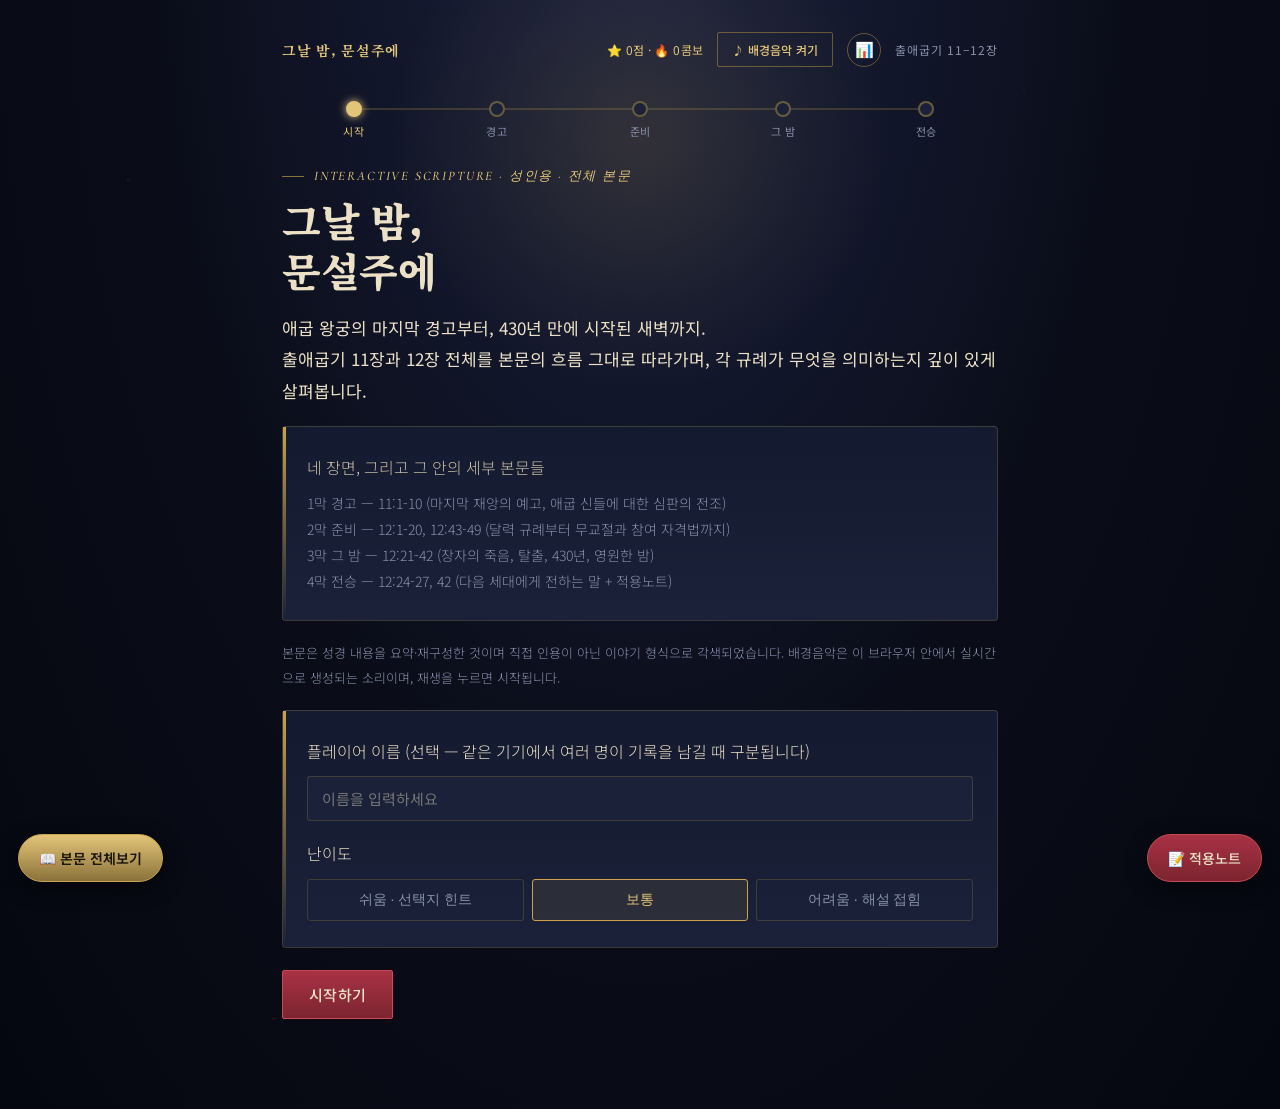
==== exodus-11-12.html @ d0176429 "Rename index.html to exodus-11-12.html" ====
<!DOCTYPE html>
<html lang="ko">
<head>
<meta charset="UTF-8">
<meta name="viewport" content="width=device-width, initial-scale=1.0">
<title>그날 밤, 문설주에 — 출애굽기 11-12장</title>
<link rel="preconnect" href="https://fonts.googleapis.com">
<link href="https://fonts.googleapis.com/css2?family=Noto+Serif+KR:wght@400;600;700;900&family=Noto+Sans+KR:wght@300;400;500;700&family=Cormorant+Garamond:ital,wght@0,500;1,500&display=swap" rel="stylesheet">
<style>
  :root{
    --night:#0a0d18; --night2:#0f1324;
    --panel:#141a30; --panel2:#1a2138;
    --blood:#7c2430; --blood-bright:#a83244; --blood-glow:#c94a54;
    --gold:#c9a24b; --gold-soft:#e3c579; --gold-dim:#8a723a;
    --parchment:#ece1c6; --parchment-dim:#c9bfa3; --muted:#8891ab;
    --line: rgba(201,162,75,0.22); --line-strong: rgba(201,162,75,0.45);
  }
  *{box-sizing:border-box;}
  html,body{margin:0;padding:0;}
  body{
    background:radial-gradient(ellipse at 50% -10%, #1a2140 0%, var(--night) 55%, #050710 100%);
    color:var(--parchment); font-family:'Noto Sans KR', sans-serif;
    min-height:100vh; overflow-x:hidden; position:relative;
  }
  body::before{
    content:''; position:fixed; inset:0;
    background-image:
      radial-gradient(1px 1px at 10% 20%, rgba(255,255,255,0.35), transparent),
      radial-gradient(1px 1px at 80% 10%, rgba(255,255,255,0.25), transparent),
      radial-gradient(1px 1px at 60% 70%, rgba(255,255,255,0.2), transparent),
      radial-gradient(1px 1px at 30% 85%, rgba(255,255,255,0.3), transparent),
      radial-gradient(1px 1px at 90% 60%, rgba(255,255,255,0.2), transparent),
      radial-gradient(1px 1px at 45% 35%, rgba(255,255,255,0.25), transparent);
    pointer-events:none; opacity:0.5; z-index:0;
  }
  #lamp-glow{
    position:fixed; top:-120px; left:50%; transform:translateX(-50%);
    width:520px; height:520px; border-radius:50%;
    background:radial-gradient(circle, rgba(201,162,75,0.16) 0%, rgba(201,162,75,0.05) 45%, transparent 70%);
    pointer-events:none; z-index:0; animation: flicker 5s ease-in-out infinite;
  }
  @keyframes flicker{
    0%,100%{opacity:1; transform:translateX(-50%) scale(1);}
    45%{opacity:0.85; transform:translateX(-50%) scale(0.97);}
    50%{opacity:1; transform:translateX(-50%) scale(1.02);}
    78%{opacity:0.9; transform:translateX(-50%) scale(0.99);}
  }
  .wrap{position:relative; z-index:1; max-width:760px; margin:0 auto; padding:32px 22px 90px;}
  .stage{display:none; animation:fadeUp .7s ease both;}
  .stage.active{display:block;}
  @keyframes fadeUp{ from{opacity:0; transform:translateY(14px);} to{opacity:1; transform:translateY(0);} }

  .eyebrow{
    font-family:'Cormorant Garamond', serif; font-style:italic; font-weight:500;
    letter-spacing:0.14em; text-transform:uppercase; font-size:13px; color:var(--gold-soft);
    display:flex; align-items:center; gap:10px; margin-bottom:10px;
  }
  .eyebrow::before{content:''; width:22px; height:1px; background:var(--gold-dim);}

  h1.title{ font-family:'Noto Serif KR', serif; font-weight:900; font-size:40px; line-height:1.25; color:var(--parchment); margin:0 0 6px; letter-spacing:-0.01em; }
  h2.section-title{ font-family:'Noto Serif KR', serif; font-weight:700; font-size:26px; color:var(--parchment); margin:0 0 14px; line-height:1.35; }
  .verse-ref{ font-family:'Cormorant Garamond', serif; font-style:italic; font-size:15px; color:var(--gold); letter-spacing:0.02em; }
  p{ line-height:1.85; color:var(--parchment-dim); font-weight:300; font-size:16px; }
  .lede{ color:var(--parchment); font-size:17px; font-weight:400; }

  .panel{ background:linear-gradient(180deg, var(--panel) 0%, var(--panel2) 100%); border:1px solid var(--line); border-radius:4px; padding:26px 24px; margin:20px 0; position:relative; }
  .panel::before{ content:''; position:absolute; top:0; left:0; width:3px; height:100%; background:linear-gradient(180deg, var(--gold), transparent); }

  .btn{ font-family:'Noto Sans KR', sans-serif; font-weight:500; font-size:15px; background:transparent; color:var(--gold-soft); border:1px solid var(--line-strong); border-radius:2px; padding:13px 26px; cursor:pointer; letter-spacing:0.02em; transition:all .25s ease; }
  .btn:hover{ background:rgba(201,162,75,0.1); border-color:var(--gold); }
  .btn:focus-visible{ outline:2px solid var(--gold-soft); outline-offset:3px; }
  .btn-primary{ background:linear-gradient(180deg, var(--blood-bright), var(--blood)); border:1px solid var(--blood-glow); color:var(--parchment); }
  .btn-primary:hover{ filter:brightness(1.12); }
  .btn-row{ display:flex; gap:12px; flex-wrap:wrap; margin-top:22px; align-items:center; }
  .btn-small{ padding:9px 16px; font-size:13px; }

  .choice{ display:block; width:100%; text-align:left; background:var(--panel2); border:1px solid var(--line); color:var(--parchment-dim); padding:16px 18px; margin:10px 0; border-radius:3px; cursor:pointer; font-family:'Noto Sans KR', sans-serif; font-size:15px; line-height:1.6; transition:all .2s ease; }
  .choice:hover{ border-color:var(--gold-dim); background:#1d2540; color:var(--parchment); }
  .choice:focus-visible{ outline:2px solid var(--gold-soft); outline-offset:2px; }
  .choice.correct{ border-color:var(--gold); background:rgba(201,162,75,0.1); color:var(--gold-soft); }
  .choice.wrong{ border-color:var(--blood-bright); background:rgba(124,36,48,0.18); color:#e3a8ae; }
  .choice[disabled]{ cursor:default; }

  .feedback{ margin-top:16px; padding:16px 18px; border-left:2px solid var(--gold); background:rgba(201,162,75,0.06); font-size:15px; line-height:1.75; color:var(--parchment); display:none; }
  .feedback.show{ display:block; animation:fadeUp .4s ease; }
  .feedback .meaning{ display:block; margin-top:12px; padding-top:12px; border-top:1px dashed var(--line-strong); color:var(--parchment-dim); font-style:normal; }
  .feedback .meaning b{ color:var(--gold-soft); font-weight:500; }

  .progress-track{ height:3px; background:var(--line); border-radius:2px; margin:26px 0 6px; overflow:hidden; }
  .progress-fill{ height:100%; background:linear-gradient(90deg, var(--gold-dim), var(--gold-soft)); width:0%; transition:width .6s ease; }
  .progress-label{ font-size:12px; color:var(--muted); letter-spacing:0.05em; }

  .door-wrap{ display:flex; justify-content:center; margin:26px 0 10px; }
  .door{ width:180px; height:230px; position:relative; }
  .lintel{ position:absolute; top:0; left:-10px; right:-10px; height:16px; background:#3a2e1c; border-radius:2px; }
  .post{ position:absolute; top:14px; bottom:0; width:14px; background:#3a2e1c; }
  .post.left{ left:-10px; } .post.right{ right:-10px; }
  .door-face{ position:absolute; top:14px; left:6px; right:6px; bottom:0; background:linear-gradient(180deg,#241a14,#1a130e); border:1px solid #3a2e1c; }
  .daub{ position:absolute; width:26px; height:14px; border-radius:50% 50% 45% 45% / 60% 60% 40% 40%; background:radial-gradient(circle at 35% 30%, var(--blood-bright), var(--blood) 70%); box-shadow:0 0 14px rgba(169,50,68,0.55); opacity:0; transform:scale(0.6); transition:all .6s ease;}
  .daub.show{ opacity:1; transform:scale(1); }
  .daub.lintel-mark{ top:-14px; left:50%; margin-left:-13px; width:60px; height:12px; border-radius:8px; }
  .daub.left-mark{ top:60px; left:-16px; }
  .daub.right-mark{ top:60px; right:-16px; }

  .step-dots{ display:flex; gap:6px; margin:18px 0 6px; flex-wrap:wrap; }
  .dot{ width:8px; height:8px; border-radius:50%; background:var(--line-strong); }
  .dot.done{ background:var(--gold); }
  .dot.current{ background:var(--gold-soft); box-shadow:0 0 6px var(--gold-soft); }

  .cine-line{ opacity:0; transform:translateY(8px); transition:all .8s ease; margin:14px 0; font-size:17px; color:var(--parchment); line-height:1.8; }
  .cine-line.show{ opacity:1; transform:translateY(0); }
  .cine-line .ref{ display:block; font-size:13px; color:var(--gold); margin-top:4px; }
  .warn-box{ border:1px solid var(--line-strong); background:rgba(124,36,48,0.08); padding:18px 20px; margin:22px 0; font-size:14px; line-height:1.8; color:var(--parchment-dim); }
  .warn-box b{ color:var(--gold-soft); }

  textarea{ width:100%; min-height:100px; background:var(--panel2); border:1px solid var(--line); border-radius:3px; color:var(--parchment); font-family:'Noto Sans KR', sans-serif; font-size:15px; padding:14px 16px; line-height:1.7; resize:vertical; }
  textarea:focus-visible{ outline:2px solid var(--gold-soft); outline-offset:2px; }

  .legacy-card{ margin-top:22px; padding:24px; border:1px solid var(--gold-dim); background:linear-gradient(180deg, rgba(201,162,75,0.06), transparent); font-family:'Cormorant Garamond', serif; font-style:italic; font-size:19px; line-height:1.7; color:var(--gold-soft); display:none; }
  .legacy-card.show{ display:block; animation:fadeUp .5s ease; }

  .refs-summary{ display:flex; flex-wrap:wrap; gap:8px; margin-top:18px; }
  .ref-chip{ font-size:12px; padding:6px 12px; border:1px solid var(--line-strong); border-radius:20px; color:var(--gold); }

  .top-nav{ display:flex; justify-content:space-between; align-items:center; margin-bottom:34px; gap:12px; flex-wrap:wrap; }
  .brand{ font-family:'Noto Serif KR', serif; font-weight:700; font-size:14px; color:var(--gold-soft); letter-spacing:0.05em;}
  .stage-tag{ font-size:12px; color:var(--muted); letter-spacing:0.08em; }
  .music-btn{ font-size:12px; padding:8px 14px; }

  .app-field{ margin:22px 0; }
  .app-field label{ display:block; font-family:'Noto Serif KR', serif; font-size:15px; color:var(--gold-soft); margin-bottom:8px; }
  .app-field .hint{ display:block; font-size:12px; color:var(--muted); margin-bottom:8px; font-weight:300; }
  .notes-divider{ height:1px; background:linear-gradient(90deg, var(--gold-dim), transparent); margin:24px 0; }
  .chap-tabs{ display:flex; gap:8px; margin-bottom:18px; }
  .chap-tab{
    flex:1; background:transparent; border:1px solid var(--line);
    color:var(--muted); padding:11px 8px; border-radius:3px; cursor:pointer;
    font-family:'Noto Serif KR', serif; font-size:14px; transition:all .2s ease;
  }
  .chap-tab:hover{ border-color:var(--gold-dim); color:var(--parchment-dim); }
  .chap-tab.active{ border-color:var(--gold); color:var(--gold-soft); background:rgba(201,162,75,0.1); }
  .chap-tab:focus-visible{ outline:2px solid var(--gold-soft); outline-offset:2px; }
  .chap-pane{ display:none; }
  .chap-pane.active{ display:block; }

  .notes-fab{
    position:fixed; right:18px; bottom:18px; z-index:70;
    background:linear-gradient(180deg, var(--blood-bright), var(--blood));
    border:1px solid var(--blood-glow); color:var(--parchment);
    padding:13px 20px; border-radius:30px; cursor:pointer;
    font-family:'Noto Sans KR',sans-serif; font-size:14px; font-weight:500;
    box-shadow:0 6px 22px rgba(0,0,0,0.45);
    transition:transform .2s ease;
  }
  .notes-fab:hover{ transform:translateY(-2px); }
  .notes-fab:focus-visible{ outline:2px solid var(--gold-soft); outline-offset:3px; }

  .notes-overlay{
    position:fixed; inset:0; background:rgba(5,7,16,0.62); z-index:80;
    opacity:0; pointer-events:none; transition:opacity .3s ease;
  }
  .notes-overlay.show{ opacity:1; pointer-events:auto; }
  .notes-drawer{
    position:fixed; top:0; right:0; bottom:0; width:440px; max-width:92vw;
    background:linear-gradient(180deg, var(--panel), var(--night2));
    border-left:1px solid var(--line-strong);
    padding:28px 24px 40px; overflow-y:auto;
    transform:translateX(100%); transition:transform .35s ease;
  }
  .notes-overlay.show .notes-drawer{ transform:translateX(0); }
  .notes-header{ display:flex; justify-content:space-between; align-items:center; font-family:'Noto Serif KR',serif; font-size:18px; color:var(--gold-soft); margin-bottom:4px; }
  .notes-close{ background:none; border:none; color:var(--muted); font-size:20px; cursor:pointer; line-height:1; padding:4px; }
  .notes-close:hover{ color:var(--gold-soft); }
  .notes-close:focus-visible{ outline:2px solid var(--gold-soft); }
  @media (max-width:600px){ .notes-fab{ right:14px; bottom:14px; padding:11px 16px; font-size:13px; } }

  .text-fab{
    position:fixed; left:18px; bottom:18px; z-index:70;
    background:linear-gradient(180deg, var(--gold-soft), var(--gold-dim));
    border:1px solid var(--gold); color:#1a1408;
    padding:13px 20px; border-radius:30px; cursor:pointer;
    font-family:'Noto Sans KR',sans-serif; font-size:14px; font-weight:600;
    box-shadow:0 6px 22px rgba(0,0,0,0.45);
    transition:transform .2s ease;
  }
  .text-fab:hover{ transform:translateY(-2px); }
  .text-fab:focus-visible{ outline:2px solid var(--gold-soft); outline-offset:3px; }

  .text-overlay{
    position:fixed; inset:0; background:rgba(5,7,16,0.62); z-index:80;
    opacity:0; pointer-events:none; transition:opacity .3s ease;
  }
  .text-overlay.show{ opacity:1; pointer-events:auto; }
  .text-drawer{
    position:fixed; top:0; left:0; bottom:0; width:440px; max-width:92vw;
    background:linear-gradient(180deg, var(--panel), var(--night2));
    border-right:1px solid var(--line-strong);
    padding:28px 24px 40px; overflow-y:auto;
    transform:translateX(-100%); transition:transform .35s ease;
  }
  .text-overlay.show .text-drawer{ transform:translateX(0); }
  .text-header{ display:flex; justify-content:space-between; align-items:center; font-family:'Noto Serif KR',serif; font-size:18px; color:var(--gold-soft); margin-bottom:4px; }

  .verse-block{ margin:18px 0; padding-left:14px; border-left:2px solid var(--line); }
  .verse-block .vnum{ font-family:'Cormorant Garamond', serif; font-style:italic; color:var(--gold); font-size:14px; display:block; margin-bottom:4px; }
  .verse-block p{ margin:0; font-size:15px; line-height:1.8; }
  .text-font-controls{ display:flex; gap:8px; align-items:center; margin-bottom:16px; }
  .font-btn{ width:30px; height:30px; border-radius:50%; border:1px solid var(--line-strong); background:transparent; color:var(--gold-soft); cursor:pointer; font-size:13px; }
  .font-btn:hover{ background:rgba(201,162,75,0.12); }
  @media (max-width:600px){ .text-fab{ left:14px; bottom:14px; padding:11px 16px; font-size:13px; } }

  .icon-btn{
    background:transparent; border:1px solid var(--line-strong); color:var(--gold-soft);
    border-radius:50%; width:34px; height:34px; cursor:pointer; font-size:15px;
    display:flex; align-items:center; justify-content:center; transition:all .2s ease;
  }
  .icon-btn:hover{ background:rgba(201,162,75,0.1); border-color:var(--gold); }
  .icon-btn:focus-visible{ outline:2px solid var(--gold-soft); outline-offset:2px; }

  .history-overlay{
    position:fixed; inset:0; background:rgba(5,7,16,0.68); z-index:90;
    display:flex; align-items:center; justify-content:center; padding:20px;
    opacity:0; pointer-events:none; transition:opacity .25s ease;
  }
  .history-overlay.show{ opacity:1; pointer-events:auto; }
  .history-modal{
    width:480px; max-width:100%; max-height:80vh; overflow-y:auto;
    background:linear-gradient(180deg, var(--panel), var(--night2));
    border:1px solid var(--line-strong); border-radius:6px; padding:26px 24px;
  }
  .history-item{
    padding:14px 0; border-bottom:1px solid var(--line);
  }
  .history-item:last-child{ border-bottom:none; }
  .history-date{ font-family:'Noto Serif KR',serif; font-size:14px; color:var(--parchment); margin-bottom:4px; }
  .history-stats{ font-size:13px; color:var(--gold-soft); }

  .continue-banner{ border-color:var(--gold); }
  .continue-banner .btn-row{ margin-top:16px; }

  .score-hud{ font-size:12px; color:var(--gold-soft); letter-spacing:0.03em; white-space:nowrap; }

  .progress-map{ display:flex; align-items:center; margin:0 0 28px; }
  .map-node{
    display:flex; flex-direction:column; align-items:center; gap:6px; flex:1; position:relative;
    font-size:11px; color:var(--muted); letter-spacing:0.03em;
  }
  .map-node::before{
    content:''; position:absolute; top:7px; right:50%; width:100%; height:2px; background:var(--line);
    z-index:0;
  }
  .map-node:first-child::before{ display:none; }
  .map-node .dot{ width:16px; height:16px; border-radius:50%; background:var(--panel2); border:2px solid var(--line-strong); z-index:1; }
  .map-node.visited::before{ background:var(--gold-dim); }
  .map-node.visited .dot{ background:var(--gold-dim); border-color:var(--gold); }
  .map-node.current .dot{ background:var(--gold-soft); border-color:var(--gold-soft); box-shadow:0 0 8px var(--gold-soft); }
  .map-node.current{ color:var(--gold-soft); }

  .diff-row{ display:flex; gap:8px; }
  .diff-btn{ flex:1; background:transparent; border:1px solid var(--line); color:var(--muted); padding:11px 8px; border-radius:3px; cursor:pointer; font-size:14px; transition:all .2s ease; }
  .diff-btn:hover{ border-color:var(--gold-dim); color:var(--parchment-dim); }
  .diff-btn.active{ border-color:var(--gold); color:var(--gold-soft); background:rgba(201,162,75,0.1); }
  .name-input{ width:100%; background:var(--panel2); border:1px solid var(--line); border-radius:3px; color:var(--parchment); padding:11px 14px; font-size:15px; font-family:'Noto Sans KR',sans-serif; margin-bottom:18px; }
  .name-input:focus-visible{ outline:2px solid var(--gold-soft); outline-offset:2px; }

  .celebration-modal{ position:relative; overflow:hidden; text-align:center; }
  .confetti-layer{ position:absolute; inset:0; overflow:hidden; pointer-events:none; }
  .confetti-piece{ position:absolute; top:-10px; width:8px; height:8px; border-radius:2px; animation-name:confettiFall; animation-timing-function:ease-in; animation-fill-mode:forwards; }
  @keyframes confettiFall{ to{ transform:translateY(340px) rotate(360deg); opacity:0; } }
  .badge-chip{ display:inline-block; background:rgba(201,162,75,0.12); border:1px solid var(--gold-dim); border-radius:20px; padding:6px 14px; margin:4px; font-size:13px; color:var(--gold-soft); }

  .badge-row{ display:flex; gap:12px; align-items:center; padding:12px 0; border-bottom:1px solid var(--line); }
  .badge-row:last-child{ border-bottom:none; }
  .badge-row.locked{ opacity:0.4; }
  .badge-icon{ font-size:22px; }
  .badge-name{ font-family:'Noto Serif KR',serif; color:var(--parchment); font-size:15px; }

  .match-grid{ display:grid; grid-template-columns:1fr 1fr; gap:10px; margin-bottom:6px; }
  .match-col{ display:flex; flex-direction:column; gap:8px; }
  .match-card{ background:var(--panel2); border:1px solid var(--line); color:var(--parchment-dim); padding:10px 12px; border-radius:3px; cursor:pointer; font-size:13px; text-align:left; line-height:1.4; transition:all .15s ease; }
  .match-card:hover{ border-color:var(--gold-dim); }
  .match-card.selected{ border-color:var(--gold); background:rgba(201,162,75,0.12); }
  .match-card.matched{ border-color:var(--gold); background:rgba(201,162,75,0.06); color:var(--gold-soft); opacity:0.7; cursor:default; }

  details.meaning-details{ margin-top:12px; padding-top:12px; border-top:1px dashed var(--line-strong); }
  details.meaning-details summary{ cursor:pointer; color:var(--gold-soft); font-weight:500; }
  details.meaning-details .meaning-body{ margin-top:8px; color:var(--parchment-dim); }
  .app-preview{ display:none; margin-top:18px; padding:22px; background:#0e1224; border:1px solid var(--line-strong); border-radius:3px; white-space:pre-wrap; font-family:'Noto Sans KR', sans-serif; font-size:14px; line-height:1.9; color:var(--parchment-dim); }
  .app-preview.show{ display:block; animation:fadeUp .4s ease; }
  .copy-status{ font-size:13px; color:var(--gold-soft); margin-left:4px; }

  @media (max-width:600px){
    h1.title{ font-size:30px; } h2.section-title{ font-size:21px; } .wrap{ padding:22px 16px 70px; }
  }
  @media (prefers-reduced-motion: reduce){ *{ animation:none !important; transition:none !important; } }
</style>
</head>
<body>
<div id="lamp-glow"></div>

<button id="notesToggle" class="notes-fab" onclick="toggleNotes()">📝 적용노트</button>

<div id="notesOverlay" class="notes-overlay" onclick="closeNotesOutside(event)">
  <aside class="notes-drawer" onclick="event.stopPropagation()">
    <div class="notes-header">
      <span>오늘 말씀 적용노트</span>
      <button class="notes-close" onclick="toggleNotes()" aria-label="닫기">✕</button>
    </div>
    <p class="hint" style="margin:0 0 14px;">게임 중 어느 장면에서든 떠오르는 생각을 바로 적어두세요. 11장과 12장을 따로 기록합니다.</p>

    <div class="chap-tabs">
      <button class="chap-tab active" id="tab-11" onclick="switchChapter('11')">출애굽기 11장</button>
      <button class="chap-tab" id="tab-12" onclick="switchChapter('12')">출애굽기 12장</button>
    </div>

    <!-- ===== 11장 ===== -->
    <div class="chap-pane active" id="pane-11">
      <div class="app-field">
        <label>본문 요약</label>
        <span class="hint">출애굽기 11장의 흐름을 나만의 말로 짧게 요약해보세요.</span>
        <textarea id="summary11" placeholder="예: 여호와께서 마지막 재앙을 예고하시고, 은금 패물을 구하라 명하신다. 모세가 장자의 죽음을 경고하지만 바로는 끝내 듣지 않는다..."></textarea>
      </div>
      <div class="notes-divider"></div>
      <div class="app-field">
        <label>문단 나누기</label>
        <span class="hint">11장을 몇 개의 문단으로 나누어 정리해보세요.</span>
        <textarea id="paragraphs11" placeholder="예: 1) 마지막 재앙 예고와 은금 패물 (1-3절)&#10;2) 장자의 죽음 선포 (4-8절)&#10;3) 바로의 완악함과 목적 (9-10절)"></textarea>
      </div>
      <div class="notes-divider"></div>
      <div class="app-field">
        <label>믿어야 할 것</label>
        <span class="hint">11장이 하나님에 대해, 또는 나에 대해 다시 믿게 하는 것은 무엇입니까?</span>
        <textarea id="belief11" placeholder="예: 하나님은 오래전 하신 약속을 잊지 않고 반드시 이루시는 분이심을 믿습니다..."></textarea>
      </div>
      <div class="app-field">
        <label>감사와 찬양할 것</label>
        <span class="hint">11장을 통해 하나님께 감사하고 찬양할 이유는 무엇입니까?</span>
        <textarea id="thanks11" placeholder="예: 애굽과 이스라엘을 구별하여 지키시는 은혜에 감사합니다..."></textarea>
      </div>
      <div class="app-field">
        <label>회개할 것</label>
        <span class="hint">11장 앞에서 돌이켜야 할 나의 태도나 습관은 무엇입니까?</span>
        <textarea id="repent11" placeholder="예: 반복해서 듣고도 마음을 굳혔던 완악함을 회개합니다..."></textarea>
      </div>
      <div class="app-field">
        <label>간구할 것</label>
        <span class="hint">11장을 붙들고 하나님께 무엇을 구하고 싶습니까?</span>
        <textarea id="petition11" placeholder="예: 경고를 들을 때 무뎌지지 않는 부드러운 마음을 구합니다..."></textarea>
      </div>
      <div class="app-field">
        <label>즉시 취해야 할 행동이나 기도</label>
        <span class="hint">오늘, 지금 바로 옮길 수 있는 한 가지는 무엇입니까?</span>
        <textarea id="action11" placeholder="예: 미뤄왔던 순종 한 가지를 오늘 안에 실행하겠습니다..."></textarea>
      </div>
    </div>

    <!-- ===== 12장 ===== -->
    <div class="chap-pane" id="pane-12">
      <div class="app-field">
        <label>본문 요약</label>
        <span class="hint">출애굽기 12장의 흐름을 나만의 말로 짧게 요약해보세요.</span>
        <textarea id="summary12" placeholder="예: 유월절 규례가 주어지고, 문설주의 피로 이스라엘이 구별된다. 장자의 죽음 후 430년 만에 애굽에서 나온다..."></textarea>
      </div>
      <div class="notes-divider"></div>
      <div class="app-field">
        <label>문단 나누기</label>
        <span class="hint">12장을 몇 개의 문단으로 나누어 정리해보세요.</span>
        <textarea id="paragraphs12" placeholder="예: 1) 새 달력과 유월절 규례 (1-13절)&#10;2) 무교절 규례 (14-20절)&#10;3) 백성의 순종 (21-28절)&#10;4) 심판의 밤과 탈출 (29-42절)&#10;5) 참여 자격 규례 (43-51절)"></textarea>
      </div>
      <div class="notes-divider"></div>
      <div class="app-field">
        <label>믿어야 할 것</label>
        <span class="hint">12장이 하나님에 대해, 또는 나에 대해 다시 믿게 하는 것은 무엇입니까?</span>
        <textarea id="belief12" placeholder="예: 하나님은 심판 중에도 피로 덮인 자를 반드시 살리시는 분이심을 믿습니다..."></textarea>
      </div>
      <div class="app-field">
        <label>감사와 찬양할 것</label>
        <span class="hint">12장을 통해 하나님께 감사하고 찬양할 이유는 무엇입니까?</span>
        <textarea id="thanks12" placeholder="예: 아무 공로 없이 피로 덮여 살아난 것에 감사합니다..."></textarea>
      </div>
      <div class="app-field">
        <label>회개할 것</label>
        <span class="hint">12장 앞에서 돌이켜야 할 나의 태도나 습관은 무엇입니까?</span>
        <textarea id="repent12" placeholder="예: 급히 순종해야 할 순간에 미루고 안주했던 것을 회개합니다..."></textarea>
      </div>
      <div class="app-field">
        <label>간구할 것</label>
        <span class="hint">12장을 붙들고 하나님께 무엇을 구하고 싶습니까?</span>
        <textarea id="petition12" placeholder="예: 다음 세대에게 이 밤의 의미를 잘 전할 수 있도록 지혜를 구합니다..."></textarea>
      </div>
      <div class="app-field">
        <label>즉시 취해야 할 행동이나 기도</label>
        <span class="hint">오늘, 지금 바로 옮길 수 있는 한 가지는 무엇입니까?</span>
        <textarea id="action12" placeholder="예: 오늘 저녁 가족과 이 본문을 나누고 함께 기도하겠습니다..."></textarea>
      </div>
    </div>

    <div class="btn-row">
      <button class="btn btn-primary" onclick="previewApplication()">정리해서 미리보기</button>
      <button class="btn" id="copyBtn" style="display:none;" onclick="copyApplication()">📋 전체 복사하기</button>
    </div>
    <span class="copy-status" id="copyStatus"></span>
    <div class="app-preview" id="appPreview"></div>
  </aside>
</div>

<button id="textToggle" class="text-fab" onclick="toggleTextDrawer()">📖 본문 전체보기</button>

<div id="textOverlay" class="text-overlay" onclick="closeTextOutside(event)">
  <aside class="text-drawer" id="textDrawer" onclick="event.stopPropagation()">
    <div class="text-header">
      <span>출애굽기 11–12장 읽기</span>
      <button class="notes-close" onclick="toggleTextDrawer()" aria-label="닫기">✕</button>
    </div>
    <p class="hint" style="margin:0 0 14px;">개역개정 옮김</p>

    <div class="text-font-controls">
      <span class="hint" style="margin:0;">글자 크기</span>
      <button class="font-btn" onclick="adjustTextFont(-1)">가−</button>
      <button class="font-btn" onclick="adjustTextFont(1)">가+</button>
    </div>

    <div class="chap-tabs">
      <button class="chap-tab active" id="rtab-11" onclick="switchTextChapter('11')">11장</button>
      <button class="chap-tab" id="rtab-12" onclick="switchTextChapter('12')">12장</button>
    </div>

    <!-- ===== 11장 읽기 ===== -->
    <div class="chap-pane active" id="rpane-11">
      <div class="verse-block"><span class="vnum">1</span><p>여호와께서 모세에게 이르시기를 내가 이제 한 가지 재앙을 바로와 애굽에 내린 후에야 그가 너희를 여기서 내보내리라 그가 너희를 내보낼 때에는 여기서 반드시 다 쫓아내리니</p></div>
      <div class="verse-block"><span class="vnum">2</span><p>백성에게 말하여 사람들에게 각기 이웃들에게 은금 패물을 구하게 하라 하시더니</p></div>
      <div class="verse-block"><span class="vnum">3</span><p>여호와께서 그 백성으로 애굽 사람들에게 은혜를 받게 하셨고 또 그 사람 모세는 애굽 땅에 있는 바로의 신하와 백성의 눈에 아주 위대하게 보였더라</p></div>
      <div class="verse-block"><span class="vnum">4</span><p>모세가 이르되 여호와께서 이같이 말씀하시기를 밤중에 내가 애굽 가운데로 들어가리니</p></div>
      <div class="verse-block"><span class="vnum">5</span><p>애굽 땅에 있는 모든 처음 난 것은 왕위에 앉은 바로의 장자로부터 맷돌 뒤에 있는 여종의 장자까지와 가축의 처음 난 것도 다 죽으리라</p></div>
      <div class="verse-block"><span class="vnum">6</span><p>애굽 온 땅에 큰 부르짖음이 있으리니 이같은 것이 전에도 없었고 후에도 없으리라</p></div>
      <div class="verse-block"><span class="vnum">7</span><p>그러나 이스라엘 자손에게는 사람에게나 짐승에게나 개도 그 혀를 움직이지 아니하리니 여호와가 애굽 사람과 이스라엘 사이를 구별하는 줄을 너희가 알리라</p></div>
      <div class="verse-block"><span class="vnum">8</span><p>왕의 이 모든 신하가 내게 내려와 내게 절하며 이르기를 너와 너를 따르는 온 백성은 나가라 한 후에야 내가 나가리라 하고 심히 노하여 바로에게서 나오니라</p></div>
      <div class="verse-block"><span class="vnum">9</span><p>여호와께서 모세에게 이르시기를 바로가 너희의 말을 듣지 아니하리라 그러므로 내가 애굽 땅에서 나의 기적을 더하리라 하셨고</p></div>
      <div class="verse-block"><span class="vnum">10</span><p>모세와 아론이 이 모든 기적을 바로 앞에서 행하였으나 여호와께서 바로의 마음을 완강하게 하셨으므로 그가 이스라엘 자손을 그 땅에서 내보내지 아니하였더라</p></div>
    </div>

    <!-- ===== 12장 읽기 ===== -->
    <div class="chap-pane" id="rpane-12">
      <div class="verse-block"><span class="vnum">1</span><p>여호와께서 애굽 땅에서 모세와 아론에게 이르시되</p></div>
      <div class="verse-block"><span class="vnum">2</span><p>이 달을 너희에게 달의 시작 곧 해의 첫 달이 되게 하고</p></div>
      <div class="verse-block"><span class="vnum">3</span><p>너희는 이스라엘 온 회중에게 말하여 이르라 이 달 열흘에 너희 각 사람은 어린 양을 잡을지니 각 가족대로 그 식구를 위하여 어린 양을 취하되</p></div>
      <div class="verse-block"><span class="vnum">4</span><p>그 어린 양에 대하여 식구가 너무 적으면 그 집의 이웃과 함께 사람 수를 따라서 하나를 잡고 각 사람이 먹을 수 있는 분량에 따라서 너희 어린 양을 계산할 것이며</p></div>
      <div class="verse-block"><span class="vnum">5</span><p>너희 어린 양은 흠 없고 일 년 된 수컷으로 하되 양이나 염소 중에서 취하고</p></div>
      <div class="verse-block"><span class="vnum">6</span><p>이 달 열나흗날까지 간직하였다가 해 질 때에 이스라엘 회중이 그 양을 잡고</p></div>
      <div class="verse-block"><span class="vnum">7</span><p>그 피를 양을 먹을 집 좌우 문설주와 인방에 바르고</p></div>
      <div class="verse-block"><span class="vnum">8</span><p>그 밤에 그 고기를 불에 구워 무교병과 쓴 나물과 아울러 먹되</p></div>
      <div class="verse-block"><span class="vnum">9</span><p>날것으로나 물에 삶아서 먹지 말고 머리와 다리와 내장을 다 불에 구워 먹고</p></div>
      <div class="verse-block"><span class="vnum">10</span><p>아침까지 남겨두지 말며 아침까지 남은 것은 불로 소화하라</p></div>
      <div class="verse-block"><span class="vnum">11</span><p>너희는 그것을 이렇게 먹을지니 허리에 띠를 띠고 발에 신을 신고 손에 지팡이를 잡고 급히 먹으라 이것이 여호와의 유월절이니라</p></div>
      <div class="verse-block"><span class="vnum">12</span><p>내가 그 밤에 애굽 땅에 두루 다니며 사람이나 짐승을 막론하고 애굽 땅에 있는 모든 처음 난 것을 다 치고 애굽의 모든 신을 내가 심판하리라 나는 여호와라</p></div>
      <div class="verse-block"><span class="vnum">13</span><p>내가 애굽 땅을 칠 때에 그 피가 너희가 사는 집에 있어서 너희를 위하여 표적이 될지라 내가 피를 볼 때에 너희를 넘어가리니 재앙이 너희에게 내려 멸하지 아니하리라</p></div>
      <div class="verse-block"><span class="vnum">14</span><p>너희는 이 날을 기념하여 여호와의 절기를 삼아 영원한 규례로 대대로 지킬지니라</p></div>
      <div class="verse-block"><span class="vnum">15</span><p>너희는 이레 동안 무교병을 먹을지니 그 첫날에 누룩을 너희 집에서 제하라 무릇 첫날부터 일곱째 날까지 유교병을 먹는 자는 이스라엘에서 끊어지리라</p></div>
      <div class="verse-block"><span class="vnum">16</span><p>너희에게 첫날에도 성회요 일곱째 날에도 성회가 되리니 너희는 이 두 날에는 아무 일도 하지 말고 각자의 먹을 것만 갖출 것이니라</p></div>
      <div class="verse-block"><span class="vnum">17</span><p>너희는 무교절을 지키라 이 날에 내가 너희 군대를 애굽 땅에서 인도하여 내었음이니라 그러므로 너희가 영원한 규례로 삼아 대대로 이 날을 지킬지니라</p></div>
      <div class="verse-block"><span class="vnum">18</span><p>첫째 달 그 달 열나흗날 저녁부터 이십일일 저녁까지 너희는 무교병을 먹을 것이요</p></div>
      <div class="verse-block"><span class="vnum">19</span><p>이레 동안은 누룩이 너희 집에서 발견되지 아니하도록 하라 무릇 유교물을 먹는 자는 타국인이든지 본국에서 난 자든지를 막론하고 이스라엘 회중에서 끊어지리니</p></div>
      <div class="verse-block"><span class="vnum">20</span><p>너희는 아무 유교물이든지 먹지 말고 너희 모든 처소에서 무교병을 먹을지니라</p></div>
      <div class="verse-block"><span class="vnum">21</span><p>모세가 이스라엘 모든 장로를 불러서 그들에게 이르되 너희는 나가서 너희의 가족대로 어린 양을 택하여 유월절 양으로 잡고</p></div>
      <div class="verse-block"><span class="vnum">22</span><p>너희는 우슬초 묶음을 가져다가 그릇에 담은 피에 적시어서 그 피를 문 인방과 좌우 설주에 뿌리고 아침까지 한 사람도 자기 집 문 밖에 나가지 말라</p></div>
      <div class="verse-block"><span class="vnum">23</span><p>여호와께서 애굽 사람들에게 재앙을 내리려고 지나가실 때에 문 인방과 좌우 문설주의 피를 보시면 여호와께서 그 문을 넘어가시고 멸하는 자가 너희 집에 들어와 너희를 치지 못하게 하시리라</p></div>
      <div class="verse-block"><span class="vnum">24</span><p>너희는 이 일을 규례로 삼아 너희와 너희 자손이 영원히 지킬 것이니라</p></div>
      <div class="verse-block"><span class="vnum">25</span><p>너희는 여호와께서 허락하신 대로 너희에게 주시는 땅에 이를 때에 이 예식을 지킬 것이니라</p></div>
      <div class="verse-block"><span class="vnum">26</span><p>이 후에 너희의 자녀가 묻기를 이 예식이 무슨 뜻이냐 하거든</p></div>
      <div class="verse-block"><span class="vnum">27</span><p>너희는 이르기를 이는 여호와의 유월절 제사라 여호와께서 애굽 사람들에게 재앙을 내리실 때에 애굽에 있는 이스라엘 자손의 집을 넘으사 우리의 집을 구원하셨느니라 하라 하매 백성이 머리 숙여 경배하니라</p></div>
      <div class="verse-block"><span class="vnum">28</span><p>이스라엘 자손이 물러가서 그대로 행하되 여호와께서 모세와 아론에게 명령하신 대로 행하니라</p></div>
      <div class="verse-block"><span class="vnum">29</span><p>밤중에 여호와께서 애굽 땅에서 모든 처음 난 것 곧 왕위에 앉은 바로의 장자로부터 옥에 갇힌 사람의 장자까지와 가축의 처음 난 것을 다 치시매</p></div>
      <div class="verse-block"><span class="vnum">30</span><p>그 밤에 바로와 그의 모든 신하와 모든 애굽 사람이 일어나고 애굽에 큰 부르짖음이 있었으니 이는 그 나라에 사망이 없는 집이 없었음이었더라</p></div>
      <div class="verse-block"><span class="vnum">31</span><p>밤에 바로가 모세와 아론을 불러서 이르되 너희와 이스라엘 자손은 일어나 내 백성 가운데에서 떠나 너희의 말대로 가서 여호와를 섬기며</p></div>
      <div class="verse-block"><span class="vnum">32</span><p>너희의 말대로 너희 양도 소도 몰고 가서 나를 위하여 축복하라 하며</p></div>
      <div class="verse-block"><span class="vnum">33</span><p>애굽 사람들은 백성을 재촉하여 그 땅에서 속히 내보내려 하니 이는 그들이 말하기를 우리가 다 죽었도다 하였음이더라</p></div>
      <div class="verse-block"><span class="vnum">34</span><p>백성이 발효되지 못한 반죽 담은 그릇을 옷에 싸서 어깨에 메니라</p></div>
      <div class="verse-block"><span class="vnum">35</span><p>이스라엘 자손이 모세의 말대로 하여 애굽 사람들에게 은금 패물과 의복을 구하매</p></div>
      <div class="verse-block"><span class="vnum">36</span><p>여호와께서 애굽 사람들에게 이스라엘 백성에게 은혜를 입히게 하사 그들이 구하는 대로 주었으므로 그들이 애굽 사람들의 물건을 취하였더라</p></div>
      <div class="verse-block"><span class="vnum">37</span><p>이스라엘 자손이 라암셋에서 출발하여 숙곳에 이르니 유아 외에 보행하는 장정이 육십만 가량이요</p></div>
      <div class="verse-block"><span class="vnum">38</span><p>중다한 잡족과 양과 소와 심히 많은 가축이 그들과 함께 하였으며</p></div>
      <div class="verse-block"><span class="vnum">39</span><p>그들이 애굽에서 가지고 나온 발효되지 아니한 반죽으로 무교병을 구웠으니 그것이 발효되지 못하였음은 그들이 애굽에서 쫓겨나 지체할 수 없었음이며 아무 양식도 준비하지 못하였음이었더라</p></div>
      <div class="verse-block"><span class="vnum">40</span><p>이스라엘 자손이 애굽에 거주한 지 사백삼십 년이라</p></div>
      <div class="verse-block"><span class="vnum">41</span><p>사백삼십 년이 마치는 그 날에 여호와의 군대가 다 애굽 땅에서 나왔더라</p></div>
      <div class="verse-block"><span class="vnum">42</span><p>이 밤은 그들을 애굽 땅에서 인도하여 내심으로 말미암아 여호와 앞에 지킬 것이니 이 밤은 그들을 인도하여 내신 까닭에 이스라엘 자손이 다 대대로 여호와 앞에 지킬 것이니라</p></div>
      <div class="verse-block"><span class="vnum">43</span><p>여호와께서 모세와 아론에게 이르시되 유월절 규례는 이러하니라 이방인은 먹지 못할 것이나</p></div>
      <div class="verse-block"><span class="vnum">44</span><p>각 사람이 돈으로 산 종은 할례를 받은 후에 먹을 수 있느니라</p></div>
      <div class="verse-block"><span class="vnum">45</span><p>거류인과 타국 고용인은 먹지 못하리라</p></div>
      <div class="verse-block"><span class="vnum">46</span><p>한 집에서 먹되 그 고기를 조금도 집 밖으로 내지 말고 뼈도 꺾지 말지니라</p></div>
      <div class="verse-block"><span class="vnum">47</span><p>이스라엘 회중이 다 이것을 지킬지니라</p></div>
      <div class="verse-block"><span class="vnum">48</span><p>너희와 함께 거류하는 이방인이 여호와의 유월절을 지키고자 하거든 그 모든 남자는 할례를 받은 후에야 가까이 하여 지킬지니 그는 본토인과 같이 될 것이나 할례를 받지 못한 자는 먹지 못할 것이니라</p></div>
      <div class="verse-block"><span class="vnum">49</span><p>본토인에게나 너희 중에 거류하는 이방인에게나 이 법이 동일하니라</p></div>
      <div class="verse-block"><span class="vnum">50</span><p>온 이스라엘 자손이 이와 같이 행하되 여호와께서 모세와 아론에게 명령하신 대로 행하였더라</p></div>
      <div class="verse-block"><span class="vnum">51</span><p>그 날에 여호와께서 이스라엘 자손을 그 군대대로 애굽 땅에서 인도하여 내셨더라</p></div>
    </div>
  </aside>
</div>

<div class="wrap">

  <div class="top-nav">
    <div class="brand">그날 밤, 문설주에</div>
    <div style="display:flex; align-items:center; gap:14px;">
      <span class="score-hud" id="scoreHud">⭐ 0점 · 🔥 0콤보</span>
      <button class="btn btn-small music-btn" id="musicBtn" onclick="toggleMusic()">♪ 배경음악 켜기</button>
      <button class="icon-btn" onclick="toggleHistory()" aria-label="학습 기록" title="학습 기록">📊</button>
      <div class="stage-tag" id="stageTag">출애굽기 11–12장</div>
    </div>
  </div>

  <div class="progress-map" id="progressMap">
    <span class="map-node current" data-n="0"><span class="dot"></span>시작</span>
    <span class="map-node" data-n="1"><span class="dot"></span>경고</span>
    <span class="map-node" data-n="2"><span class="dot"></span>준비</span>
    <span class="map-node" data-n="3"><span class="dot"></span>그 밤</span>
    <span class="map-node" data-n="4"><span class="dot"></span>전승</span>
  </div>

  <div id="historyOverlay" class="history-overlay" onclick="closeHistoryOutside(event)">
    <div class="history-modal" onclick="event.stopPropagation()">
      <div class="text-header">
        <span>학습 기록</span>
        <button class="notes-close" onclick="toggleHistory()" aria-label="닫기">✕</button>
      </div>
      <p class="hint" id="rankLine" style="margin:0 0 14px;"></p>
      <div class="chap-tabs">
        <button class="chap-tab active" id="htab-log" onclick="switchHistTab('log')">기록</button>
        <button class="chap-tab" id="htab-badges" onclick="switchHistTab('badges')">배지</button>
        <button class="chap-tab" id="htab-board" onclick="switchHistTab('board')">리더보드</button>
        <button class="chap-tab" id="htab-review" onclick="switchHistTab('review')">복습</button>
      </div>
      <div class="chap-pane active" id="histpane-log">
        <p class="hint" style="margin:0 0 12px;">4막(전승)까지 도달할 때마다 완료 기록이 자동으로 남습니다.</p>
        <div id="historyList"></div>
      </div>
      <div class="chap-pane" id="histpane-badges"><div id="badgeGallery"></div></div>
      <div class="chap-pane" id="histpane-board"><div id="leaderboardList"></div></div>
      <div class="chap-pane" id="histpane-review">
        <p class="hint" style="margin:0 0 12px;">지난 한 세션에서 처음에 틀렸던 문제만 모아둔 목록입니다.</p>
        <div id="reviewList"></div>
      </div>
      <div class="btn-row">
        <button class="btn" onclick="clearHistory()">기록 전체 지우기</button>
      </div>
    </div>
  </div>

  <div id="celebrationOverlay" class="history-overlay" style="z-index:95;" onclick="closeCelebrationOutside(event)">
    <div class="history-modal celebration-modal" onclick="event.stopPropagation()">
      <div class="confetti-layer" id="confettiLayer"></div>
      <h2 style="font-family:'Noto Serif KR',serif; color:var(--gold-soft); margin:6px 0 10px; font-size:22px;">🎉 여정을 마쳤습니다</h2>
      <p id="celebrationStats" style="margin:0 0 16px; color:var(--parchment);"></p>
      <div id="celebrationBadges"></div>
      <div class="btn-row" style="justify-content:center;">
        <button class="btn btn-primary" onclick="closeCelebration()">확인</button>
      </div>
    </div>
  </div>

  <!-- STAGE 0 -->
  <section class="stage active" id="stage-0">
    <div class="eyebrow">Interactive Scripture · 성인용 · 전체 본문</div>
    <h1 class="title">그날 밤,<br>문설주에</h1>
    <p class="lede">애굽 왕궁의 마지막 경고부터, 430년 만에 시작된 새벽까지.<br>
    출애굽기 11장과 12장 전체를 본문의 흐름 그대로 따라가며, 각 규례가 무엇을 의미하는지 깊이 있게 살펴봅니다.</p>
    <div class="panel">
      <p style="margin:0;">네 장면, 그리고 그 안의 세부 본문들</p>
      <p style="margin:8px 0 0; color:var(--muted); font-size:14px;">
        1막 경고 — 11:1-10 (마지막 재앙의 예고, 애굽 신들에 대한 심판의 전조)<br>
        2막 준비 — 12:1-20, 12:43-49 (달력 규례부터 무교절과 참여 자격법까지)<br>
        3막 그 밤 — 12:21-42 (장자의 죽음, 탈출, 430년, 영원한 밤)<br>
        4막 전승 — 12:24-27, 42 (다음 세대에게 전하는 말 + 적용노트)
      </p>
    </div>
    <p style="font-size:13px; color:var(--muted);">
      본문은 성경 내용을 요약·재구성한 것이며 직접 인용이 아닌 이야기 형식으로 각색되었습니다.
      배경음악은 이 브라우저 안에서 실시간으로 생성되는 소리이며, 재생을 누르면 시작됩니다.
    </p>
    <div class="panel">
      <p style="margin:0 0 10px; color:var(--parchment);">플레이어 이름 (선택 — 같은 기기에서 여러 명이 기록을 남길 때 구분됩니다)</p>
      <input type="text" id="playerNameInput" class="name-input" placeholder="이름을 입력하세요" maxlength="20">
      <p style="margin:0 0 10px; color:var(--parchment);">난이도</p>
      <div class="diff-row" id="diffRow">
        <button class="diff-btn" data-d="easy" onclick="setDifficulty('easy')">쉬움 <span class="hint" style="margin:0;">· 선택지 힌트</span></button>
        <button class="diff-btn active" data-d="normal" onclick="setDifficulty('normal')">보통</button>
        <button class="diff-btn" data-d="hard" onclick="setDifficulty('hard')">어려움 <span class="hint" style="margin:0;">· 해설 접힘</span></button>
      </div>
    </div>
    <div class="panel continue-banner" id="continueBanner" style="display:none;">
      <p style="margin:0; color:var(--parchment);" id="continueText"></p>
      <div class="btn-row">
        <button class="btn btn-primary" onclick="restoreProgress()">이어서 진행하기</button>
        <button class="btn" onclick="dismissContinue()">새로 시작</button>
      </div>
    </div>
    <div class="btn-row"><button class="btn btn-primary" onclick="goTo(1)">시작하기</button></div>
  </section>

  <!-- STAGE 1 -->
  <section class="stage" id="stage-1">
    <div class="eyebrow">1막 — 경고</div>
    <h2 class="section-title">바로 앞에 선 모세</h2>
    <span class="verse-ref">출애굽기 11:1–10</span>
    <p style="margin-top:16px;">아홉 번의 재앙이 지나갔습니다. 그리고 여호와께서 모세에게 마지막 한 가지를 예고하십니다.
    그런데 이 마지막 재앙을 예고하시기 직전, 본문은 뜻밖의 지시를 하나 끼워 넣습니다 —
    백성에게 애굽 이웃들에게서 은금 패물을 구하라는 것입니다 (11:2-3).</p>

    <div class="panel" id="q0panel">
      <p class="lede" style="margin:0 0 4px;">이스라엘 백성이 애굽 사람들에게 은금 패물을 요구하도록 하신 이 지시는, 이 시점에 왜 등장할까요?</p>
      <div id="q0choices"></div>
      <div class="feedback" id="q0feedback"></div>
    </div>

    <div id="q0next" style="display:none;">
      <p style="margin-top:6px;">이제 마지막 경고입니다. 모세가 바로에게 선포합니다 —
      "밤중에 내가 애굽 가운데로 들어가리니, 처음 난 것은 왕위에 앉은 바로의 장자로부터 맷돌 뒤에 있는 여종의 장자까지,
      가축의 처음 난 것까지 다 죽으리라. 그러나 이스라엘 자손에게는 사람에게나 짐승에게나 개도 그 혀를 움직이지 아니하리니,
      이는 여호와께서 애굽과 이스라엘을 구별하시는 줄을 너희가 알게 하려 함이라." (11:4-7)</p>

      <div class="panel" id="q1panel">
        <p style="margin:0 0 4px; color:var(--parchment);">이 경고를 들은 바로는 어떻게 반응할까요?</p>
        <div id="q1choices"></div>
        <div class="feedback" id="q1feedback"></div>
      </div>
    </div>

    <div id="q1next" style="display:none;">
      <div class="panel">
        <p class="lede" style="margin:0;">본문은 이 순간 결말을 미리 알려줍니다 (11:9-10) — 바로는 듣지 않을 것이고,
        모세는 심히 노하여 바로 앞에서 나올 것입니다. 그런데 이 구절은 단순한 결말 예고가 아니라 목적절을 담고 있습니다 —
        "이는 내 기적을 애굽 땅에 많이 행하게 하려 하심이니라." 재앙의 반복 자체가 하나의 계시 행위였다는 뜻입니다.</p>
      </div>
      <div class="panel">
        <p style="margin:0 0 10px; color:var(--parchment);">잠시 생각해볼 질문 — 정답은 없습니다.</p>
        <p style="margin:0;">바로의 "완악해진 마음"은 그 자신의 반복된 선택의 결과일까요, 아니면 하나님이 정하신 흐름일까요?
        본문 안에서도 "바로가 자기 마음을 완악하게 하였다"(8:15, 8:32)와 "여호와께서 바로의 마음을 완악하게 하셨다"(9:12, 10:20, 11:10)는
        표현이 함께 쓰입니다.</p>
        <div id="q2choices" style="margin-top:14px;"></div>
        <div class="feedback" id="q2feedback"></div>
      </div>
      <div class="btn-row" id="s1continue" style="display:none;">
        <button class="btn btn-primary" onclick="goTo(2)">2막으로 — 준비</button>
      </div>
    </div>
  </section>

  <!-- STAGE 2 -->
  <section class="stage" id="stage-2">
    <div class="eyebrow">2막 — 준비</div>
    <h2 class="section-title">달력에서 문설주까지</h2>
    <span class="verse-ref">출애굽기 12:1–20, 43–49</span>
    <p style="margin-top:16px;">여호와께서 모세와 아론에게 새로운 절기의 규례를 주십니다.
    각 규례는 단순한 절차가 아니라, 그 자체로 의미를 담고 있습니다. 아홉 단계에 걸쳐 함께 짚어봅니다.</p>

    <div class="door-wrap">
      <div class="door">
        <div class="lintel"></div>
        <div class="post left"></div>
        <div class="post right"></div>
        <div class="door-face"></div>
        <div class="daub lintel-mark" id="mark-lintel"></div>
        <div class="daub left-mark" id="mark-left"></div>
        <div class="daub right-mark" id="mark-right"></div>
      </div>
    </div>
    <div class="progress-track"><div class="progress-fill" id="prepFill"></div></div>
    <div class="progress-label" id="prepLabel">준비 0/9</div>
    <div class="step-dots" id="stepDots"></div>

    <div class="panel" id="prepPanel"></div>

    <div class="panel" id="matchGamePanel" style="display:none;"></div>

    <div class="btn-row" id="s2continue" style="display:none;">
      <button class="btn btn-primary" onclick="goTo(3)">3막으로 — 그 밤</button>
    </div>
  </section>

  <!-- STAGE 3 -->
  <section class="stage" id="stage-3">
    <div class="eyebrow">3막 — 그 밤</div>
    <h2 class="section-title">한밤중, 그리고 새벽</h2>
    <span class="verse-ref">출애굽기 12:21–42</span>
    <div class="panel" style="margin-top:18px;">
      <div class="cine-line" data-d="0">모세가 이스라엘 장로들을 불러 말합니다. "우슬초 묶음을 피에 적셔 문 인방과 좌우 설주에 뿌리고, 아침까지 아무도 집 문밖에 나가지 말라."
        <span class="ref">출 12:21-22</span></div>
      <div class="cine-line" data-d="1">"멸하는 자"가 그 땅을 지나갈 때, 문에 피가 없는 집은 그대로 지나가지 않습니다. 문에 피가 있는 집만, 그 문이 열리지 않은 채로 넘어갑니다.
        <span class="ref">출 12:23</span></div>
      <div class="cine-line" data-d="2">한밤중이 되었습니다. 여호와께서 애굽 땅의 모든 처음 난 것을 치셨습니다 — 왕좌의 바로의 장자로부터 옥에 갇힌 자의 장자까지, 가축의 첫 새끼까지.
        <span class="ref">출 12:29</span></div>
      <div class="cine-line" data-d="3">애굽 온 땅에 곡성이 울렸습니다. 죽임을 당한 자가 없는 집이 하나도 없었습니다. 그러나 문설주에 피가 발린 집 안에서는, 처음 난 것이 살아 있었습니다.
        <span class="ref">출 12:30, 13</span></div>
      <div class="cine-line" data-d="4">바로가 밤중에 모세와 아론을 불렀습니다. "일어나 떠나라. 너희 말대로 가서 여호와를 섬기라 ... 나를 위하여 축복하라." 애굽 사람들도 이스라엘 백성을 재촉하여 급히 내보냈습니다.
        <span class="ref">출 12:31-33</span></div>
      <div class="cine-line" data-d="5">백성은 반죽할 시간도 없이 누룩 없는 반죽 그릇을 옷에 싸서 어깨에 멨습니다. 애굽 사람들에게 구한 은금 패물과 의복도 그대로 가지고 나갔습니다.
        <span class="ref">출 12:34-36, 39</span></div>
      <div class="cine-line" data-d="6">라암셋을 떠나 숙곳까지, 걸어서 나온 장정만 육십만 명. 그들과 함께 수많은 다른 민족(중다한 잡족)과 양떼와 소떼가 따라나섰습니다.
        <span class="ref">출 12:37-38</span></div>
      <div class="cine-line" data-d="7">이스라엘 자손이 애굽에 거주한 지 사백삼십 년 — 그 세월이 다 차던 바로 그날, 여호와의 온 군대가 애굽 땅에서 나왔습니다.
        <span class="ref">출 12:40-41</span></div>
    </div>

    <div class="panel" id="cineQpanel" style="display:none;">
      <p class="lede" style="margin:0 0 10px;">12:42은 이 밤을 이렇게 부릅니다 — "여호와 앞에 지킬 밤이니, 이는 여호와께서 그들을 애굽 땅에서 인도하여 내셨음이라.
      이 밤은 여호와의 밤이라 이스라엘 자손이 대대로 지킬 것이니라." 이 표현이 강조하는 것은 무엇일까요?</p>
      <div id="cineQchoices"></div>
      <div class="feedback" id="cineQfeedback"></div>
    </div>

    <div class="warn-box" id="warnBox">
      이 장면은 성경에서 가장 무겁고, 지금도 많은 사람들이 씨름하는 본문 중 하나입니다.
      한 민족의 모든 장자가 하룻밤 사이에 죽습니다. 어떤 이는 이를 압제자에 대한 정당한 심판으로,
      어떤 이는 무고한 이들까지 포함된 참혹한 대가로 읽습니다. 이 게임은 어느 한쪽 해석을 정답으로 제시하지 않습니다.
      <br><br>
      <b>잠시 멈추어, 이 장면이 당신에게 남긴 것을 짧게 적어보세요.</b> 이 기록은 저장되지 않으며, 오직 이 순간을 위한 것입니다.
    </div>
    <textarea id="reflect3" placeholder="예: 이 심판의 무게 앞에서 나는..."></textarea>

    <div class="btn-row"><button class="btn btn-primary" onclick="goTo(4)">4막으로 — 전승</button></div>
  </section>

  <!-- STAGE 4 -->
  <section class="stage" id="stage-4">
    <div class="eyebrow">4막 — 전승</div>
    <h2 class="section-title">자녀가 물을 때</h2>
    <span class="verse-ref">출애굽기 12:14, 24–27, 42</span>
    <p style="margin-top:16px;">여호와께서는 이 밤을 단 한 번의 사건으로 남기지 않으셨습니다.
    "이 날을 대대로 지켜 영원한 규례를 삼으라." 그리고 12:26-27은 구체적인 장면 하나를 미리 그려줍니다 —
    언젠가 자녀가 물을 것입니다. "이 예식이 아버지께 무슨 뜻이니이까?"</p>

    <div class="panel">
      <p class="lede" style="margin:0;">그날이 왔다고 상상해보세요. 당신의 아이, 혹은 다음 세대의 누군가가 묻습니다 —
      "왜 우리는 아직도 이 밤을 기억해요?"</p>
      <p style="margin:14px 0 0; color:var(--parchment);">당신이라면 뭐라고 답하시겠습니까? 한두 문장이면 충분합니다.</p>
      <textarea id="reflect4" placeholder="답을 적어보세요..."></textarea>
      <div class="btn-row"><button class="btn btn-primary" onclick="showLegacy()">다음 세대에게 전하기</button></div>
      <div class="legacy-card" id="legacyCard"></div>
    </div>

    <div class="panel">
      <p style="margin:0 0 6px; color:var(--parchment);">오늘 지나온 본문 전체</p>
      <div class="refs-summary">
        <span class="ref-chip">출 11:1-10</span>
        <span class="ref-chip">출 12:1-13</span>
        <span class="ref-chip">출 12:14-20</span>
        <span class="ref-chip">출 12:21-28</span>
        <span class="ref-chip">출 12:29-36</span>
        <span class="ref-chip">출 12:37-42</span>
        <span class="ref-chip">출 12:43-51</span>
      </div>
    </div>

    <div class="panel">
      <p style="margin:0 0 4px; color:var(--parchment); font-family:'Noto Serif KR',serif; font-size:19px;">오늘 말씀 적용노트</p>
      <p style="margin:0 0 16px; color:var(--muted); font-size:13px;">
        본문 전체를 지나오며 느낀 것을 요약과 다섯 항목으로 정리해보세요. 우측 하단의 "📝 적용노트" 버튼을 누르면
        게임 중 언제든 열어서 이어 쓸 수 있습니다. 작성 후 정리된 형태로 미리보기하고, 그대로 복사해서 QT 노트나 기도수첩에 붙여넣을 수 있습니다.
      </p>
      <div class="btn-row"><button class="btn btn-primary" onclick="toggleNotes()">📝 적용노트 열기</button></div>
    </div>

    <div class="btn-row"><button class="btn" onclick="restart()">처음부터 다시</button></div>
  </section>

</div>

<script>
let currentStage = 0;
function goTo(n){
  document.querySelectorAll('.stage').forEach(s=>s.classList.remove('active'));
  document.getElementById('stage-'+n).classList.add('active');
  currentStage = n;
  window.scrollTo({top:0, behavior:'smooth'});
  const tags = ['출애굽기 11-12장','1막 · 경고','2막 · 준비','3막 · 그 밤','4막 · 전승'];
  document.getElementById('stageTag').textContent = tags[n];
  document.querySelectorAll('.map-node').forEach(el=>{
    const nn = parseInt(el.dataset.n, 10);
    el.classList.toggle('visited', nn <= n);
    el.classList.toggle('current', nn === n);
  });
  if(n===2) initPrep();
  if(n===3) initCinematic();
  if(n===4) logHistoryIfNeeded();
  if(typeof autosave === 'function') autosave();
}

/* ---------- SHARED AUDIO CONTEXT (used by both music and sound effects) ---------- */
let audioCtx=null, masterGain=null, padGain=null;
function ensureAudioContext(){
  const AC = window.AudioContext || window.webkitAudioContext;
  if(!AC) return false;
  if(!audioCtx){
    audioCtx = new AC();
    masterGain = audioCtx.createGain();
    masterGain.gain.value = 0.8;
    const lp = audioCtx.createBiquadFilter();
    lp.type = 'lowpass';
    lp.frequency.value = 3200;
    masterGain.connect(lp);
    lp.connect(audioCtx.destination);
    padGain = audioCtx.createGain();
    padGain.gain.value = 1;
    padGain.connect(lp);
  }
  if(audioCtx.state !== 'running'){ audioCtx.resume().catch(()=>{}); }
  return true;
}

/* ---------- SOUND EFFECTS (short, subtle — always on) ---------- */
function playTone(freq, startOffset, dur, type, vol){
  if(!ensureAudioContext()) return;
  const now = audioCtx.currentTime + startOffset;
  const o = audioCtx.createOscillator();
  const g = audioCtx.createGain();
  o.type = type; o.frequency.value = freq;
  g.gain.setValueAtTime(0.0001, now);
  g.gain.exponentialRampToValueAtTime(vol, now + 0.01);
  g.gain.exponentialRampToValueAtTime(0.0001, now + dur);
  o.connect(g); g.connect(masterGain);
  o.start(now); o.stop(now + dur + 0.05);
  o.onended = () => { try{ o.disconnect(); g.disconnect(); }catch(e){} };
}
function playCorrectSfx(){
  playTone(660, 0, 0.12, 'sine', 0.22);
  playTone(880, 0.08, 0.18, 'sine', 0.2);
}
function playWrongSfx(){
  playTone(170, 0, 0.22, 'sine', 0.18);
}

/* ---------- SCORE / COMBO ---------- */
let score = 0, combo = 0, bestCombo = 0;
function updateScoreHud(){
  const el = document.getElementById('scoreHud');
  if(el) el.textContent = `⭐ ${score}점 · 🔥 ${combo}콤보`;
}
function registerAnswer(isCorrect, points){
  if(points === undefined) points = 10;
  if(isCorrect){
    score += points + combo*2;
    combo++;
    if(combo > bestCombo) bestCombo = combo;
    playCorrectSfx();
  } else {
    combo = 0;
    playWrongSfx();
  }
  updateScoreHud();
  if(typeof autosave === 'function') autosave();
}

/* ---------- SHUFFLE UTILITY ---------- */
function shuffleIndices(n){
  const arr = Array.from({length:n}, (_,i)=>i);
  for(let i=arr.length-1; i>0; i--){
    const j = Math.floor(Math.random()*(i+1));
    [arr[i],arr[j]] = [arr[j],arr[i]];
  }
  return arr;
}
function meaningBlock(text){
  if(difficulty === 'hard'){
    return `<details class="meaning-details"><summary>💡 의미 더 보기</summary><div class="meaning-body">${text}</div></details>`;
  }
  return `<span class="meaning"><b>💡 의미</b><br>${text}</span>`;
}

/* ---------- DIFFICULTY & PLAYER NAME ---------- */
let difficulty = 'normal';
function setDifficulty(d){
  difficulty = d;
  document.querySelectorAll('.diff-btn').forEach(b=>b.classList.toggle('active', b.dataset.d===d));
  try{ localStorage.setItem('exodusGame_difficulty_v1', d); }catch(e){}
}
let playerName = 'Player';
function setPlayerName(name){
  playerName = (name && name.trim()) ? name.trim() : 'Player';
  try{ localStorage.setItem('exodusGame_playerName', playerName); }catch(e){}
}

/* ---------- PROGRESS AUTOSAVE & LEARNING HISTORY ----------
   Falls back to an in-memory object when localStorage is unavailable
   (e.g. inside a sandboxed preview), so the game never breaks — it just
   won't persist across a real page reload in that case.               */
const STORAGE_KEY = 'exodusGame_progress_v1';
const HISTORY_KEY = 'exodusGame_history_v1';
const BADGES_KEY = 'exodusGame_badges_v1';
const REVIEW_KEY = 'exodusGame_review_v1';
let storageAvailable = true;
(function testStorage(){
  try{ const k='__t__'; localStorage.setItem(k,'1'); localStorage.removeItem(k); }
  catch(e){ storageAvailable = false; }
})();
let memoryProgress = null;
let memoryHistory = [];
let memoryBadges = [];
let memoryReview = [];

function saveJSON(key, obj, kind){
  if(storageAvailable){
    try{ localStorage.setItem(key, JSON.stringify(obj)); return; }
    catch(e){ storageAvailable = false; }
  }
  if(kind === 'progress') memoryProgress = obj;
  if(kind === 'history') memoryHistory = obj;
  if(kind === 'badges') memoryBadges = obj;
  if(kind === 'review') memoryReview = obj;
}
function loadJSON(key, kind){
  if(storageAvailable){
    try{
      const raw = localStorage.getItem(key);
      return raw ? JSON.parse(raw) : null;
    }catch(e){ storageAvailable = false; }
  }
  if(kind === 'progress') return memoryProgress;
  if(kind === 'history') return (memoryHistory && memoryHistory.length) ? memoryHistory : null;
  if(kind === 'badges') return (memoryBadges && memoryBadges.length) ? memoryBadges : null;
  if(kind === 'review') return (memoryReview && memoryReview.length) ? memoryReview : null;
  return null;
}

let sessionStart = Date.now();
let firstTryCorrect = {};   // e.g. { q0:true, q1:false, prep0:true, ..., cineQ:true }
let sessionLogged = false;

function recordFirstTry(key, isCorrect){
  if(firstTryCorrect[key] === undefined) firstTryCorrect[key] = isCorrect;
}
function currentScore(){
  const vals = Object.values(firstTryCorrect);
  return { correct: vals.filter(Boolean).length, total: vals.length };
}

function snapshotProgress(){
  const noteIds = ['summary11','paragraphs11','belief11','thanks11','repent11','petition11','action11',
                    'summary12','paragraphs12','belief12','thanks12','repent12','petition12','action12'];
  const notes = {};
  noteIds.forEach(id=>{ const el=document.getElementById(id); if(el) notes[id]=el.value; });
  const r3 = document.getElementById('reflect3'), r4 = document.getElementById('reflect4');
  return {
    stage: currentStage,
    prepIndex, prepDone,
    firstTryCorrect,
    notes,
    reflect3: r3 ? r3.value : '',
    reflect4: r4 ? r4.value : '',
    startedAt: sessionStart,
    savedAt: Date.now()
  };
}
function autosave(){
  saveJSON(STORAGE_KEY, snapshotProgress(), 'progress');
}

function formatDuration(sec){
  const m = Math.floor(sec/60), s = sec%60;
  return m>0 ? `${m}분 ${s}초` : `${s}초`;
}
function formatDate(ts){
  return new Date(ts).toLocaleString('ko-KR', {year:'numeric',month:'2-digit',day:'2-digit',hour:'2-digit',minute:'2-digit'});
}

function checkForSavedProgress(){
  const saved = loadJSON(STORAGE_KEY, 'progress');
  if(!saved || !saved.stage) return;
  const stageNames = ['타이틀','1막 경고','2막 준비','3막 그 밤','4막 전승'];
  document.getElementById('continueText').textContent =
    `저장된 진행이 있습니다 — ${stageNames[saved.stage]}까지 (마지막 저장: ${formatDate(saved.savedAt)})`;
  document.getElementById('continueBanner').style.display = 'block';
}
function dismissContinue(){
  document.getElementById('continueBanner').style.display = 'none';
}
function restoreProgress(){
  const saved = loadJSON(STORAGE_KEY, 'progress');
  if(!saved) return;
  sessionStart = saved.startedAt || Date.now();
  firstTryCorrect = saved.firstTryCorrect || {};
  Object.keys(saved.notes || {}).forEach(id=>{
    const el = document.getElementById(id);
    if(el) el.value = saved.notes[id];
  });
  if(document.getElementById('reflect3')) document.getElementById('reflect3').value = saved.reflect3 || '';
  if(document.getElementById('reflect4')) document.getElementById('reflect4').value = saved.reflect4 || '';
  prepIndex = saved.prepIndex || 0;
  prepDone = saved.prepDone || 0;
  dismissContinue();
  goTo(saved.stage || 0);
  if(saved.stage >= 2){
    initPrep();
    renderPrepStep();
    document.getElementById('prepFill').style.width = (prepDone/prepSteps.length*100)+'%';
    document.getElementById('prepLabel').textContent = `준비 ${prepDone}/${prepSteps.length}`;
    if(prepDone >= 4){ ['mark-lintel','mark-left','mark-right'].forEach(id=>document.getElementById(id).classList.add('show')); }
    if(prepDone >= prepSteps.length){ document.getElementById('s2continue').style.display = 'flex'; }
  }
}

/* ---------- BADGES ---------- */
const BADGE_DEFS = [
  { id:'perfect_door', name:'완벽한 문설주', desc:'2막의 아홉 규례를 모두 첫 시도에 맞혔어요',
    check: (ftc)=> [0,1,2,3,4,5,6,7,8].every(i=>ftc['prep'+i]===true) },
  { id:'fast_exit', name:'빠른 탈출', desc:'10분 안에 전체 여정을 마쳤어요',
    check: (ftc, durationSec)=> durationSec < 600 },
  { id:'perfect_score', name:'만점 순례자', desc:'모든 질문을 한 번에 맞혔어요',
    check: (ftc)=>{ const vals = Object.values(ftc); return vals.length>0 && vals.every(Boolean); } },
  { id:'devoted', name:'말씀 지킴이', desc:'세 번 이상 완주했어요',
    check: (ftc, durationSec, histLenAfter)=> histLenAfter >= 3 }
];

function logHistoryIfNeeded(){
  if(sessionLogged) return;
  sessionLogged = true;
  const {correct, total} = currentScore();
  const durationSec = Math.max(0, Math.round((Date.now() - sessionStart) / 1000));
  const hist = loadJSON(HISTORY_KEY, 'history') || [];
  const newLen = hist.length + 1;
  const earnedBadgeIds = BADGE_DEFS.filter(b=>b.check(firstTryCorrect, durationSec, newLen)).map(b=>b.id);
  const entry = {
    completedAt: Date.now(),
    durationSec, correct, total,
    score, bestCombo,
    player: playerName,
    badges: earnedBadgeIds
  };
  hist.push(entry);
  saveJSON(HISTORY_KEY, hist, 'history');

  const unlocked = loadJSON(BADGES_KEY, 'badges') || [];
  earnedBadgeIds.forEach(id=>{ if(!unlocked.includes(id)) unlocked.push(id); });
  saveJSON(BADGES_KEY, unlocked, 'badges');

  buildReviewList();
  showCelebration(entry, earnedBadgeIds);
}

/* ---------- REVIEW: items missed on first try, last session ---------- */
function reviewLabelFor(key){
  if(key === 'q0') return { label:'1막 · 은금 패물 질문', correct: q0.choices.find(c=>c.correct).t, meaning: q0.meaning };
  if(key === 'q1') return { label:'1막 · 바로의 반응 질문', correct: q1.choices.find(c=>c.correct).t, meaning: '' };
  if(key === 'cineQ') return { label:'3막 · 여호와의 밤 질문', correct: cineQ.choices.find(c=>c.correct).t, meaning: '' };
  if(key.indexOf('prep') === 0){
    const idx = parseInt(key.replace('prep',''), 10);
    const step = prepSteps[idx];
    if(step) return { label:'2막 · '+step.title, correct: step.choices.find(c=>c.correct).t, meaning: step.meaning };
  }
  return { label:key, correct:'', meaning:'' };
}
function buildReviewList(){
  const items = Object.keys(firstTryCorrect)
    .filter(key=>firstTryCorrect[key] === false)
    .map(reviewLabelFor);
  saveJSON(REVIEW_KEY, items, 'review');
}
function renderReview(){
  const items = loadJSON(REVIEW_KEY, 'review') || [];
  const box = document.getElementById('reviewList');
  if(!box) return;
  if(items.length === 0){
    box.innerHTML = `<p class="hint" style="margin:0;">지난 세션에서 처음에 틀린 문제가 없습니다 🎉</p>`;
    return;
  }
  box.innerHTML = items.map(it=>`
    <div class="history-item">
      <div class="history-date">${it.label}</div>
      <div class="history-stats">정답: ${it.correct}</div>
      ${it.meaning ? `<div class="hint" style="margin-top:6px;">${it.meaning}</div>` : ''}
    </div>
  `).join('');
}

/* ---------- CELEBRATION ---------- */
function spawnConfetti(){
  const layer = document.getElementById('confettiLayer');
  if(!layer) return;
  layer.innerHTML = '';
  const colors = ['#c9a24b','#e3c579','#a83244','#ece1c6'];
  for(let i=0; i<24; i++){
    const p = document.createElement('div');
    p.className = 'confetti-piece';
    p.style.left = (Math.random()*100)+'%';
    p.style.background = colors[i % colors.length];
    p.style.animationDelay = (Math.random()*0.4)+'s';
    p.style.animationDuration = (1.2+Math.random()*0.8)+'s';
    layer.appendChild(p);
  }
}
function showCelebration(entry, earnedBadgeIds){
  const stats = document.getElementById('celebrationStats');
  if(stats) stats.textContent = `점수 ${entry.score}점 · 정답 ${entry.correct}/${entry.total} · 소요 ${formatDuration(entry.durationSec)} · 최고 콤보 ${entry.bestCombo}`;
  const bBox = document.getElementById('celebrationBadges');
  if(bBox){
    if(earnedBadgeIds.length){
      bBox.innerHTML = '<p style="color:var(--gold-soft); margin:0 0 8px;">새 배지 획득!</p>' +
        earnedBadgeIds.map(id=>{
          const def = BADGE_DEFS.find(b=>b.id===id);
          return `<div class="badge-chip">🏅 ${def ? def.name : id}</div>`;
        }).join('');
    } else {
      bBox.innerHTML = '';
    }
  }
  spawnConfetti();
  document.getElementById('celebrationOverlay').classList.add('show');
}
function closeCelebration(){
  document.getElementById('celebrationOverlay').classList.remove('show');
  const layer = document.getElementById('confettiLayer');
  if(layer) layer.innerHTML = '';
}
function closeCelebrationOutside(e){
  if(e.target.id === 'celebrationOverlay') closeCelebration();
}

/* ---------- HISTORY MODAL: tabs, badges gallery, leaderboard, rank ---------- */
function computeRankTitle(){
  const hist = loadJSON(HISTORY_KEY, 'history') || [];
  const mine = hist.filter(h=>(h.player||'Player') === playerName);
  const n = mine.length;
  if(n === 0) return '아직 여정을 시작하지 않았습니다';
  if(n < 2) return '초보 순례자';
  if(n < 4) return '유월절의 증인';
  return '언약의 증인';
}
function renderHistory(){
  const hist = loadJSON(HISTORY_KEY, 'history') || [];
  const box = document.getElementById('historyList');
  if(hist.length === 0){
    box.innerHTML = `<p class="hint" style="margin:0;">아직 완료 기록이 없습니다. 4막(전승)까지 진행하면 자동으로 기록됩니다.</p>`;
    return;
  }
  box.innerHTML = hist.slice().reverse().map(h=>{
    const pct = h.total ? Math.round(h.correct/h.total*100) : 0;
    const badgeLine = (h.badges && h.badges.length)
      ? h.badges.map(id=>{ const def=BADGE_DEFS.find(b=>b.id===id); return `🏅 ${def?def.name:id}`; }).join(' · ')
      : '';
    return `<div class="history-item">
      <div class="history-date">${formatDate(h.completedAt)} — ${h.player||'Player'}</div>
      <div class="history-stats">⭐ ${h.score||0}점 · 정답 ${h.correct}/${h.total} (${pct}%) · 소요 ${formatDuration(h.durationSec)}</div>
      ${badgeLine ? `<div class="hint" style="margin-top:4px;">${badgeLine}</div>` : ''}
    </div>`;
  }).join('');
}
function renderBadgeGallery(){
  const unlocked = loadJSON(BADGES_KEY, 'badges') || [];
  const box = document.getElementById('badgeGallery');
  if(!box) return;
  box.innerHTML = BADGE_DEFS.map(b=>{
    const got = unlocked.includes(b.id);
    return `<div class="badge-row ${got?'unlocked':'locked'}">
      <span class="badge-icon">${got?'🏅':'🔒'}</span>
      <div>
        <div class="badge-name">${b.name}</div>
        <div class="hint" style="margin:0;">${b.desc}</div>
      </div>
    </div>`;
  }).join('');
}
function renderLeaderboard(){
  const hist = loadJSON(HISTORY_KEY, 'history') || [];
  const box = document.getElementById('leaderboardList');
  if(!box) return;
  if(hist.length === 0){
    box.innerHTML = `<p class="hint" style="margin:0;">아직 기록이 없습니다.</p>`;
    return;
  }
  const byPlayer = {};
  hist.forEach(h=>{
    const name = h.player || 'Player';
    if(!byPlayer[name]) byPlayer[name] = { sessions:0, totalScore:0, totalCorrect:0, totalQ:0 };
    const p = byPlayer[name];
    p.sessions++; p.totalScore += (h.score||0); p.totalCorrect += h.correct; p.totalQ += h.total;
  });
  const rows = Object.entries(byPlayer).map(([name,p])=>({
    name, ...p, avgAcc: p.totalQ ? Math.round(p.totalCorrect/p.totalQ*100) : 0
  })).sort((a,b)=>b.totalScore-a.totalScore);
  box.innerHTML = rows.map((r,i)=>`
    <div class="history-item">
      <div class="history-date">${i+1}위 · ${r.name}</div>
      <div class="history-stats">누적 점수 ${r.totalScore}점 · 완주 ${r.sessions}회 · 평균 정답률 ${r.avgAcc}%</div>
    </div>
  `).join('');
}
function switchHistTab(name){
  ['log','badges','board','review'].forEach(k=>{
    document.getElementById('htab-'+k).classList.toggle('active', k===name);
    document.getElementById('histpane-'+k).classList.toggle('active', k===name);
  });
  if(name==='log') renderHistory();
  if(name==='badges') renderBadgeGallery();
  if(name==='board') renderLeaderboard();
  if(name==='review') renderReview();
}
function toggleHistory(){
  const ov = document.getElementById('historyOverlay');
  ov.classList.toggle('show');
  if(ov.classList.contains('show')){
    document.getElementById('rankLine').textContent = '현재 칭호: ' + computeRankTitle();
    switchHistTab('log');
  }
}
function closeHistoryOutside(e){
  if(e.target.id === 'historyOverlay') toggleHistory();
}
function clearHistory(){
  saveJSON(HISTORY_KEY, [], 'history');
  renderHistory();
}

/* ---------- MUSIC (plain Web Audio API — no external library) ----------
   A bright, warm, major-key loop: a gentle bell arpeggio over a soft
   sustained pad. I-V-vi-IV in C major — one of the most familiar,
   uplifting progressions there is. No dissonance, no low pulsing,
   nothing tense — just a cheerful little game theme.               */
let padOscs=[];
let musicOn=false, noteTimer=null, noteStep=0;

const N = { C3:130.81, D3:146.83, E3:164.81, F3:174.61, G3:196.00, A3:220.00, B3:246.94,
            C4:261.63, D4:293.66, E4:329.63, F4:349.23, G4:392.00, A4:440.00, B4:493.88, C5:523.25 };

// Four bars, each with a pad chord and a little rising bell arpeggio over it.
const BARS = [
  { pad:[N.C3, N.E3, N.G3], arp:[N.C4, N.E4, N.G4, N.C5] },  // C major
  { pad:[N.G3, N.B3, N.D4], arp:[N.G3, N.D4, N.G4, N.B4] },  // G major
  { pad:[N.A3, N.C4, N.E4], arp:[N.A3, N.E4, N.A4, N.C5] },  // A minor
  { pad:[N.F3, N.A3, N.C4], arp:[N.F3, N.C4, N.F4, N.A4] }   // F major
];
const NOTE_MS = 380; // tempo of the bell arpeggio

function playBell(freq, time, vol){
  // A short, bright pluck: fundamental + a soft octave shimmer on top.
  [ [freq, 1], [freq*2, 0.18] ].forEach(([f, mix])=>{
    const o = audioCtx.createOscillator();
    const g = audioCtx.createGain();
    o.type = 'sine';
    o.frequency.value = f;
    g.gain.setValueAtTime(0.0001, time);
    g.gain.exponentialRampToValueAtTime(vol * mix, time + 0.008);
    g.gain.exponentialRampToValueAtTime(0.0001, time + 0.5);
    o.connect(g); g.connect(masterGain);
    o.start(time); o.stop(time + 0.55);
    o.onended = () => { try{ o.disconnect(); g.disconnect(); }catch(e){} };
  });
}

function setPadChord(freqs, time){
  padOscs.forEach(o=>{
    o.gain.gain.setValueAtTime(o.gain.gain.value, time);
    o.gain.gain.linearRampToValueAtTime(0.0001, time + 0.8);
    o.osc.stop(time + 0.85);
  });
  padOscs = freqs.map(f=>{
    const o = audioCtx.createOscillator();
    const g = audioCtx.createGain();
    o.type = 'triangle';
    o.frequency.value = f;
    g.gain.setValueAtTime(0.0001, time);
    g.gain.linearRampToValueAtTime(0.05, time + 1.0);
    o.connect(g); g.connect(padGain);
    o.start(time);
    return { osc:o, gain:g };
  });
}

function scheduleNote(){
  if(!musicOn || !audioCtx) return;
  const barIdx = Math.floor(noteStep / 4) % BARS.length;
  const beatIdx = noteStep % 4;
  const bar = BARS[barIdx];
  const now = audioCtx.currentTime;

  if(beatIdx === 0) setPadChord(bar.pad, now);
  playBell(bar.arp[beatIdx], now + 0.01, 0.16);

  noteStep++;
  noteTimer = setTimeout(scheduleNote, NOTE_MS);
}

function startMusic(){
  return ensureAudioContext();
}

function toggleMusic(){
  const btn = document.getElementById('musicBtn');
  try{
    if(!startMusic()){
      btn.textContent = '♪ 이 브라우저는 음악 미지원';
      return;
    }
    if(!musicOn){
      audioCtx.resume().then(()=>{
        musicOn = true;
        noteStep = 0;
        scheduleNote();
        btn.textContent = '♪ 배경음악 끄기';
        setTimeout(()=>{
          if(audioCtx.state !== 'running'){
            btn.textContent = '♪ 소리 안 남 · 무음모드 확인';
          }
        }, 700);
      }).catch(()=>{
        btn.textContent = '♪ 재생 실패 (다시 클릭)';
      });
    } else {
      clearTimeout(noteTimer);
      noteTimer = null;
      const now = audioCtx.currentTime;
      padOscs.forEach(o=>{
        o.gain.gain.linearRampToValueAtTime(0.0001, now + 0.4);
        o.osc.stop(now + 0.45);
      });
      padOscs = [];
      audioCtx.suspend();
      musicOn = false;
      btn.textContent = '♪ 배경음악 켜기';
    }
  }catch(err){
    btn.textContent = '♪ 재생 실패 (다시 클릭)';
  }
}

/* ---------- STAGE 1 ---------- */
const q0 = {
  choices:[
    {t:'애굽 경제에 타격을 주어 백성들을 심리적으로 굴복시키기 위해서다.', correct:false},
    {t:'훗날 성막을 짓는 데 필요한 재료를 미리 마련해 두시려는 실용적 목적이다.', correct:false},
    {t:'창세기 15:14에서 아브라함에게 하신 약속 — "그들이 큰 재물을 이끌고 나오리라" — 이 성취되는 순간이며, 이는 이후 12:35-36의 사건으로 실현된다.', correct:true}
  ],
  fb:'창세기 15:13-14에서 여호와는 아브라함에게 이미 말씀하셨습니다 — 그의 후손이 사백 년 동안 종살이한 후, "큰 재물을 이끌고" 나오리라고. 11:2-3의 지시는 바로 그 오래된 약속이 실현되기 직전의 준비 단계입니다.',
  meaning:'이 짧은 구절은 출애굽 전체가 갑작스러운 사건이 아니라, 수백 년 전에 이미 하신 약속의 성취라는 것을 보여줍니다. 심판과 구원의 밤은 즉흥적인 개입이 아니라 오래 참고 지켜온 언약의 완성입니다.'
};
function pickRenderOrder(choices){
  let order = shuffleIndices(choices.length);
  if(difficulty === 'easy'){
    const wrongPositions = order.filter(idx=>!choices[idx].correct);
    if(wrongPositions.length > 1){
      const remove = wrongPositions[Math.floor(Math.random()*wrongPositions.length)];
      order = order.filter(idx=>idx!==remove);
    }
  }
  return order;
}
function renderQ0(){
  const box = document.getElementById('q0choices'); box.innerHTML='';
  q0.order = pickRenderOrder(q0.choices);
  q0.order.forEach((origIdx,pos)=>{
    const b=document.createElement('button'); b.className='choice'; b.textContent=q0.choices[origIdx].t;
    b.onclick=()=>answerQ0(pos); box.appendChild(b);
  });
}
function answerQ0(pos){
  const order = q0.order;
  document.querySelectorAll('#q0choices .choice').forEach((b,idx)=>{
    b.disabled=true;
    if(q0.choices[order[idx]].correct) b.classList.add('correct');
    else if(idx===pos) b.classList.add('wrong');
  });
  const chosen = q0.choices[order[pos]];
  const fb = document.getElementById('q0feedback');
  fb.innerHTML = q0.fb + meaningBlock(q0.meaning);
  fb.classList.add('show');
  document.getElementById('q0next').style.display='block';
  renderQ1();
  recordFirstTry('q0', chosen.correct);
  registerAnswer(chosen.correct);
}
const q1 = {
  choices:[
    {t:'이번엔 백성을 완전히, 스스로 보내겠다고 결정할 것이다.', correct:false, fb:'아직입니다. 바로는 이 시점까지도 굴복하지 않습니다. 실제 전환점은 12:31, 장자의 죽음 이후에야 옵니다.'},
    {t:'경고를 무시하고 오히려 모세를 쫓아내며 "다시는 내 얼굴을 보지 말라"고 할 것이다.', correct:true, fb:'맞습니다. 10:28에서 바로는 이미 그렇게 경고했고, 11:9-10은 이번에도 그가 듣지 않으리라는 것을 미리 알려줍니다.'},
    {t:'애굽 신하들의 압박에 못 이겨 조건부로 협상을 시도할 것이다.', correct:false, fb:'신하들이 먼저 바로를 압박하는 장면은 이미 10:7에 나왔습니다. 그러나 바로 자신은 끝까지 협상이 아니라 거부를 택합니다.'}
  ]
};
function renderQ1(){
  const box = document.getElementById('q1choices'); box.innerHTML='';
  q1.order = pickRenderOrder(q1.choices);
  q1.order.forEach((origIdx,pos)=>{
    const b=document.createElement('button'); b.className='choice'; b.textContent=q1.choices[origIdx].t;
    b.onclick=()=>answerQ1(pos); box.appendChild(b);
  });
}
function answerQ1(pos){
  const order = q1.order;
  document.querySelectorAll('#q1choices .choice').forEach((b,idx)=>{
    b.disabled=true;
    if(q1.choices[order[idx]].correct) b.classList.add('correct');
    else if(idx===pos) b.classList.add('wrong');
  });
  const chosen = q1.choices[order[pos]];
  const fb = document.getElementById('q1feedback');
  fb.textContent = chosen.fb;
  fb.classList.add('show');
  document.getElementById('q1next').style.display='block';
  recordFirstTry('q1', chosen.correct);
  registerAnswer(chosen.correct);
}
const q2 = {
  choices:[
    {t:'스스로 선택한 결과다 — 반복된 거절이 습관이 되었다.', fb:'본문은 여러 번 "바로가 자기 마음을 완악하게 하였다"고 말합니다(8:15, 8:32). 인간의 반복된 거부가 스스로를 굳어지게 만드는 모습으로 읽을 수 있습니다.'},
    {t:'하나님이 정하신 흐름이다 — 심판의 크기와 하나님의 능력을 드러내기 위함이다.', fb:'본문은 "여호와께서 바로의 마음을 완악하게 하셨다"고도 말합니다(9:12, 11:10). 이는 하나님의 주권과 심판의 목적(9:16, "내 이름이 온 천하에 전파되게 하려 하였음이니라")과 연결됩니다.'},
    {t:'둘 다 본문 안에 있다 — 어느 한쪽으로 완전히 정리되지 않는다.', fb:'많은 독자들이 이 지점에서 멈춰 섭니다. 본문은 두 표현을 나란히 두며, 인간의 책임과 하나님의 주권이 함께 얽힌 긴장을 그대로 남겨둡니다.'}
  ]
};
function renderQ2(){
  const box = document.getElementById('q2choices'); box.innerHTML='';
  q2.order = shuffleIndices(q2.choices.length); // no easy-mode elimination — open reflection, no wrong answer
  q2.order.forEach((origIdx,pos)=>{
    const b=document.createElement('button'); b.className='choice'; b.textContent=q2.choices[origIdx].t;
    b.onclick=()=>answerQ2(pos); box.appendChild(b);
  });
}
function answerQ2(pos){
  const order = q2.order;
  document.querySelectorAll('#q2choices .choice').forEach(b=>b.disabled=true);
  document.querySelectorAll('#q2choices .choice')[pos].classList.add('correct');
  const fb=document.getElementById('q2feedback');
  fb.textContent = q2.choices[order[pos]].fb;
  fb.classList.add('show');
  document.getElementById('s1continue').style.display='flex';
  autosave();
}
renderQ0(); renderQ2();

/* ---------- STAGE 2 ---------- */
const prepSteps = [
  { title:'첫째 — 새로운 달력', ref:'출 12:1-2',
    q:'여호와께서 "이 달을 너희에게 달의 시작, 곧 첫째 달이 되게 하라"고 명하신 것은 무엇을 뜻할까요?',
    choices:[
      {t:'단지 농사철에 맞춘 실용적인 달력 조정이다.', correct:false, fb:'실용적 목적이 전부가 아닙니다. 이 달은 이후 모든 시간의 기준점이 됩니다.'},
      {t:'이스라엘의 시간 자체가 이 구원 사건을 기준으로 새로 시작된다는 선언이다.', correct:true, fb:'맞습니다. 애굽에서의 마지막 달이 이스라엘 달력의 첫째 달이 됩니다.'},
      {t:'애굽의 달력 체계를 그대로 따르되 이름만 바꾸는 것이다.', correct:false, fb:'애굽 달력을 따르는 것이 아니라, 완전히 새로운 기준점을 세우는 것입니다.'}
    ],
    meaning:'한 민족의 정체성은 종종 "무엇을 기준으로 시간을 세는가"에서 드러납니다. 이스라엘은 이제부터 구원받은 그날을 기점으로 시간을 셉니다 — 노예의 역사가 아니라 해방의 역사로 자신을 정의하는 것입니다.'
  },
  { title:'둘째 — 어린양을 고르다', ref:'출 12:3-5',
    q:'각 가정은 어떤 양(또는 염소)을 준비해야 할까요?',
    choices:[
      {t:'가장 크고 값비싼 것으로, 무리 중 최상급을 고른다.', correct:false, fb:'크기나 값이 기준이 아닙니다. 조건은 "흠 없고 1년 된 수컷"입니다.'},
      {t:'흠 없고 1년 된 수컷으로, 가족의 수에 맞게 이웃과 나눈다.', correct:true, fb:'맞습니다. 한 가정이 다 먹기 어려우면 사람 수에 맞춰 나누도록 규정되어 있습니다.'},
      {t:'상태와 관계없이 형편에 맞는 것으로, 값을 아낀다.', correct:false, fb:'형편이 아니라 규례가 기준입니다. "흠 없는" 상태가 명확히 요구됩니다.'}
    ],
    meaning:'"흠 없음"은 단순한 품질 기준이 아니라, 하나님께 바쳐지는 것의 온전함을 상징합니다. 완전한 것이 불완전한 것을 대신하는 구조가 여기서부터 시작됩니다.'
  },
  { title:'셋째 — 날짜와 시각', ref:'출 12:6',
    q:'양은 언제까지 간직했다가, 언제 잡아야 할까요?',
    choices:[
      {t:'취한 즉시 잡아서 서둘러 먹는다.', correct:false, fb:'즉시가 아닙니다. 니산월 10일에 취하여 14일까지 나흘간 간직합니다.'},
      {t:'니산월 10일부터 14일까지 간직했다가, 그날 해 질 때 온 회중이 잡는다.', correct:true, fb:'맞습니다. 나흘간의 기다림 뒤, "해 질 때"(twilight) 함께 잡습니다.'},
      {t:'각 가정이 원하는 날짜를 자유롭게 정한다.', correct:false, fb:'자율이 아니라 온 회중이 같은 날, 같은 시각에 함께 행하는 규례입니다.'}
    ],
    meaning:'나흘간 어린양을 집에 두고 지켜본다는 것은 그 생명과 마주하는 시간을 갖는다는 뜻입니다. 온 회중이 같은 날 같은 시각에 행한다는 것은, 이 일이 개인의 신앙 행위가 아니라 공동체 전체의 사건임을 보여줍니다.'
  },
  { title:'넷째 — 피를 바르다', ref:'출 12:7',
    q:'잡은 양의 피는 어떻게 사용해야 할까요?',
    choices:[
      {t:'집 안 제단에 뿌려 놓는다.', correct:false, fb:'집 안이 아니라 집 밖, 문에 발라야 합니다.'},
      {t:'좌우 문설주와 인방(윗부분), 즉 문의 세 지점에 바른다.', correct:true, fb:'맞습니다. 양쪽 기둥과 위쪽 인방 — 문의 세 지점에 피를 발라 그 집을 표시합니다.'},
      {t:'가족 각자의 이마와 손목에 바른다.', correct:false, fb:'사람이 아니라 문에 표시합니다. 표적은 "그 집"에 있는 것입니다.'}
    ],
    meaning:'피가 밖으로, 그것도 지나가는 이가 볼 수 있는 곳에 발린다는 점이 중요합니다. 이는 사적이고 은밀한 신앙이 아니라, 공개적으로 자신이 어느 편에 서 있는지를 드러내는 표지입니다.'
  },
  { title:'다섯째 — 피가 표적이 되는 이유', ref:'출 12:12-13',
    q:'"내가 그 피를 볼 때에 너희를 넘어가리라"는 말씀에서, 피가 표적이 되는 목적은 정확히 누구를 위한 것일까요?',
    choices:[
      {t:'하나님이 어느 집인지 잊지 않도록 스스로 기억하기 위한 표시다.', correct:false, fb:'하나님이 기억을 못 해서 표적이 필요한 것이 아닙니다. 전능하신 분께 그런 보조 장치는 불필요합니다.'},
      {t:'심판이 임하는 그 밤에, 순종하여 피를 바른 이스라엘 백성 스스로에게 구원의 확신과 안전을 주기 위한 것이다.', correct:true, fb:'맞습니다. 표적은 하나님을 위한 것이 아니라, 명령에 순종한 사람들이 그 순종의 결과를 눈으로 확인하고 안심할 수 있게 하는 것입니다.'},
      {t:'애굽 사람들에게 누가 이스라엘 사람인지 구별해 보여주기 위함이다.', correct:false, fb:'애굽 사람들에게 보여주기 위한 것이 아니라, 재앙이 지나가는 그 밤 그 집 안에 있는 사람들의 안전을 위한 표적입니다.'}
    ],
    meaning:'12:12은 이 재앙이 단지 사람과 짐승만이 아니라 "애굽의 모든 신에게 벌을 내리는" 사건이라고 말합니다. 즉 이 밤은 애굽의 신들과 여호와 사이의 대결이기도 합니다. 그 한복판에서 피는 심판을 피하는 마법이 아니라, 순종과 신뢰의 가시적 표현입니다.'
  },
  { title:'여섯째 — 고기를 먹다', ref:'출 12:8-9',
    q:'양고기는 어떻게 조리해서 먹어야 할까요?',
    choices:[
      {t:'물에 푹 삶아서 부드럽게 먹는다.', correct:false, fb:'삶는 것은 명확히 금지됩니다. "날로나 물에 삶아서 먹지 말라"고 되어 있습니다.'},
      {t:'머리와 다리, 내장까지 통째로 불에 구워, 무교병과 쓴 나물과 함께 먹는다.', correct:true, fb:'맞습니다. 온전히 불에 굽고, 누룩 없는 빵과 쓴 나물을 곁들입니다.'},
      {t:'말려서 다음 날 천천히 나누어 먹는다.', correct:false, fb:'말리는 것이 아니라 그 밤에 불에 구워 바로 먹습니다.'}
    ],
    meaning:'쓴 나물은 종살이의 쓰라림을 미각으로 기억하게 하고, 무교병(누룩 없는 빵)은 발효시킬 시간조차 없이 떠나야 했던 그 밤의 긴박함을 담고 있습니다. 이 식사는 회상이 아니라 몸으로 재현하는 기억입니다.'
  },
  { title:'일곱째 — 떠날 채비를 하다', ref:'출 12:10-11',
    q:'이 식사를 어떤 자세로 먹어야 하며, 남은 음식은 어떻게 해야 할까요?',
    choices:[
      {t:'편안한 옷차림으로 여유롭게 앉아 먹고, 남은 것은 다음날 마저 먹는다.', correct:false, fb:'정반대입니다. 여유가 아니라 긴장과 준비의 자세이며, 아침까지 남기는 것도 금지됩니다.'},
      {t:'허리띠를 묶고 신을 신고 지팡이를 손에 든 채 급히 먹으며, 아침 전에 남은 것은 불사른다.', correct:true, fb:'맞습니다. 이것이 "유월절"(넘어가는 절기)이라는 이름의 유래입니다 — 언제든 떠날 수 있는 여행자의 자세로 먹고, 그 밤에 속한 것은 그 밤에 끝냅니다.'},
      {t:'맨발로 잠옷 차림으로 먹고, 남은 것은 이웃에게 나눈다.', correct:false, fb:'맨발이 아니라 신을 신고, 나눔이 아니라 완전히 태워 처리하는 것이 규례입니다.'}
    ],
    meaning:'몸의 자세가 곧 신앙의 태도를 표현합니다. 허리띠, 신발, 지팡이 — 이는 안주가 아니라 순종할 준비가 되어 있는 상태를 몸으로 선언하는 것입니다.'
  },
  { title:'여덟째 — 무교절 이레 동안', ref:'출 12:14-20',
    q:'유월절 다음, 이레 동안 지켜야 할 무교절 규례의 핵심은 무엇일까요?',
    choices:[
      {t:'이레 동안 매일 새로운 어린양을 잡아 반복해서 바친다.', correct:false, fb:'양을 반복해서 잡는 것이 아니라, 누룩을 완전히 제거하는 것이 핵심입니다.'},
      {t:'이레 동안 집 안에서 누룩을 완전히 제거하고 무교병만 먹으며, 첫날과 일곱째 날은 일하지 않는 성회로 지킨다.', correct:true, fb:'맞습니다. 누룩을 먹거나 집에 두는 자는 "이스라엘에서 끊어지리라"는 엄중한 경고까지 붙습니다(12:15, 19).'},
      {t:'이레 동안 애굽 땅을 떠나지 않고 머물며 애곡한다.', correct:false, fb:'애곡이 아니라, 오히려 성회로 모여 지키는 절기입니다.'}
    ],
    meaning:'누룩은 성경에서 자주 부패와 확산되는 죄를 상징합니다(고전 5:6-8과 같은 후대 본문에서도 이어지는 이미지). 하룻밤의 구원 이후 이레 동안 이어지는 이 규례는, 구원이 한순간의 사건일 뿐 아니라 그 뒤로 삶 전체에서 지속되어야 할 정결함이라는 것을 보여줍니다.'
  },
  { title:'아홉째 — 누가 이 식사에 참여할 수 있는가', ref:'출 12:43-49',
    q:'유월절 식사에 참여할 자격에 대한 규례로 옳은 것은 무엇일까요?',
    choices:[
      {t:'이스라엘 혈통이면 누구나, 이방인은 어떤 경우에도 절대 참여할 수 없다.', correct:false, fb:'혈통만이 절대 기준은 아닙니다. 돈으로 산 종이라도 할례를 받으면 참여할 수 있다고 명시되어 있습니다(12:44).'},
      {t:'이방 나그네나 품꾼은 원칙적으로 먹을 수 없지만, 할례를 받은 이라면 본토인과 동일한 법 아래 참여할 수 있다. 다만 함께 먹는 고기는 한 집 안에서 먹어야 하고 뼈를 꺾지 말아야 한다.', correct:true, fb:'맞습니다. 할례는 언약 공동체로 들어오는 관문이며, 그 관문을 통과한 이에게는 "본토인과 거류민에게 동일한 법"이 적용됩니다(12:49). 뼈를 꺾지 않는 것과 한 집에서 먹는 것은 어린양을 나누되 흩어버리지 않는 공동체적 온전함을 나타냅니다.'},
      {t:'참여 자격에는 아무 제한이 없으며 누구든 원하면 함께 먹을 수 있다.', correct:false, fb:'제한이 없는 것이 아닙니다. 할례라는 분명한 언약의 표가 참여의 전제 조건으로 명시되어 있습니다.'}
    ],
    meaning:'이 규례는 이스라엘의 구원이 순수한 혈통주의가 아니라 언약 안으로의 초대라는 것을 보여줍니다. 동시에 그 초대에는 분명한 경계(할례)가 있습니다 — 누구나 저절로 속하는 것이 아니라, 언약의 표를 받아들인 이가 온전한 구성원이 됩니다.'
  }
];
let prepIndex = 0, prepDone = 0, prepInit = false;
function initPrep(){
  if(prepInit) return; prepInit = true;
  const dots = document.getElementById('stepDots');
  prepSteps.forEach((_,i)=>{ const d=document.createElement('div'); d.className='dot'; d.id='dot-'+i; dots.appendChild(d); });
  renderPrepStep();
}
function renderPrepStep(){
  document.querySelectorAll('.dot').forEach((d,i)=>{
    d.classList.remove('current','done');
    if(i<prepIndex) d.classList.add('done');
    if(i===prepIndex) d.classList.add('current');
  });
  const step = prepSteps[prepIndex];
  const panel = document.getElementById('prepPanel');
  panel.innerHTML = `
    <p class="verse-ref">${step.ref}</p>
    <h3 style="font-family:'Noto Serif KR',serif; margin:6px 0 12px; color:var(--parchment); font-size:19px;">${step.title}</h3>
    <p class="lede" style="margin:0 0 14px;">${step.q}</p>
    <div id="prepChoices"></div>
    <div class="feedback" id="prepFeedback"></div>
  `;
  const box = document.getElementById('prepChoices');
  step.order = pickRenderOrder(step.choices);
  step.order.forEach((origIdx,pos)=>{
    const b=document.createElement('button'); b.className='choice'; b.textContent=step.choices[origIdx].t;
    b.onclick=()=>answerPrep(pos); box.appendChild(b);
  });
}
function answerPrep(pos){
  const step = prepSteps[prepIndex];
  const order = step.order;
  document.querySelectorAll('#prepChoices .choice').forEach((b,idx)=>{
    b.disabled=true;
    if(step.choices[order[idx]].correct) b.classList.add('correct');
    else if(idx===pos) b.classList.add('wrong');
  });
  const chosen = step.choices[order[pos]];
  const fb = document.getElementById('prepFeedback');
  fb.innerHTML = chosen.fb + meaningBlock(step.meaning);
  fb.classList.add('show');

  prepDone = Math.min(prepDone + 1, prepSteps.length);
  document.getElementById('prepFill').style.width = (prepDone/prepSteps.length*100)+'%';
  document.getElementById('prepLabel').textContent = `준비 ${prepDone}/${prepSteps.length}`;

  if(prepIndex===3){
    document.getElementById('mark-lintel').classList.add('show');
    document.getElementById('mark-left').classList.add('show');
    document.getElementById('mark-right').classList.add('show');
  }

  const nextBtn = document.createElement('div'); nextBtn.className='btn-row';
  if(prepIndex < prepSteps.length-1){
    nextBtn.innerHTML = `<button class="btn btn-primary">다음 단계</button>`;
    nextBtn.querySelector('button').onclick = ()=>{ prepIndex++; renderPrepStep(); autosave(); };
  } else {
    nextBtn.innerHTML = `<p style="color:var(--gold-soft); font-family:'Noto Serif KR',serif; font-size:16px;">이 집은 준비되었습니다. 규례를 다 갖추었습니다.</p>`;
    document.getElementById('s2continue').style.display='flex';
    document.getElementById('matchGamePanel').style.display='block';
    renderMatchGame();
  }
  document.getElementById('prepPanel').appendChild(nextBtn);
  recordFirstTry('prep'+prepIndex, chosen.correct);
  registerAnswer(chosen.correct);
}

/* ---------- BONUS MINI-GAME: 규례와 의미 짝맞추기 ---------- */
const MATCH_PAIRS = [
  {id:'lamb', left:'흠 없는 어린양', right:'완전한 것이 불완전한 것을 대신함'},
  {id:'blood', left:'문설주에 바른 피', right:'순종과 신뢰의 공개적 표현'},
  {id:'unleavened', left:'무교병', right:'떠날 시간조차 없었던 그 밤의 긴박함'},
  {id:'travel', left:'지팡이와 신발', right:'언제든 순종할 준비가 된 자세'},
  {id:'calendar', left:'새로운 달력', right:'구원받은 날을 기점으로 삼는 정체성'},
  {id:'bones', left:'뼈를 꺾지 않음', right:'나누되 흩어버리지 않는 공동체적 온전함'}
];
let matchState = null;
function renderMatchGame(){
  matchState = { leftOrder: shuffleIndices(MATCH_PAIRS.length), rightOrder: shuffleIndices(MATCH_PAIRS.length), selectedLeft:null, selectedRight:null, matchedIds:new Set() };
  const box = document.getElementById('matchGamePanel');
  box.innerHTML = `
    <p class="lede" style="margin:0 0 6px;">보너스 — 규례와 의미 짝맞추기</p>
    <p class="hint" style="margin:0 0 14px;">왼쪽 항목과 오른쪽 의미를 하나씩 눌러 짝을 맞춰보세요. 맞히면 점수가 올라갑니다. 건너뛰어도 진행에는 지장이 없습니다.</p>
    <div class="match-grid">
      <div class="match-col" id="matchLeft"></div>
      <div class="match-col" id="matchRight"></div>
    </div>
    <div class="btn-row"><button class="btn" onclick="skipMatchGame()">건너뛰기</button></div>
  `;
  paintMatchColumns();
}
function paintMatchColumns(){
  if(!matchState) return;
  const leftBox = document.getElementById('matchLeft');
  const rightBox = document.getElementById('matchRight');
  if(!leftBox || !rightBox) return;
  leftBox.innerHTML=''; rightBox.innerHTML='';
  matchState.leftOrder.forEach(idx=>{
    const pair = MATCH_PAIRS[idx];
    const b = document.createElement('button');
    b.className='match-card'; b.textContent = pair.left;
    if(matchState.matchedIds.has(pair.id)){ b.classList.add('matched'); b.disabled=true; }
    if(matchState.selectedLeft===pair.id){ b.classList.add('selected'); }
    b.onclick = ()=>selectMatch('left', pair.id);
    leftBox.appendChild(b);
  });
  matchState.rightOrder.forEach(idx=>{
    const pair = MATCH_PAIRS[idx];
    const b = document.createElement('button');
    b.className='match-card'; b.textContent = pair.right;
    if(matchState.matchedIds.has(pair.id)){ b.classList.add('matched'); b.disabled=true; }
    if(matchState.selectedRight===pair.id){ b.classList.add('selected'); }
    b.onclick = ()=>selectMatch('right', pair.id);
    rightBox.appendChild(b);
  });
}
function selectMatch(side, id){
  if(!matchState || matchState.matchedIds.has(id)) return;
  if(side==='left') matchState.selectedLeft = id; else matchState.selectedRight = id;
  paintMatchColumns();
  if(matchState.selectedLeft && matchState.selectedRight){
    if(matchState.selectedLeft === matchState.selectedRight){
      matchState.matchedIds.add(matchState.selectedLeft);
      score += 15; updateScoreHud(); playCorrectSfx(); autosave();
      matchState.selectedLeft = null; matchState.selectedRight = null;
      paintMatchColumns();
      if(matchState.matchedIds.size === MATCH_PAIRS.length) finishMatchGame();
    } else {
      playWrongSfx();
      const l = matchState.selectedLeft, r = matchState.selectedRight;
      setTimeout(()=>{
        if(matchState && matchState.selectedLeft===l && matchState.selectedRight===r){
          matchState.selectedLeft=null; matchState.selectedRight=null; paintMatchColumns();
        }
      }, 500);
    }
  }
}
function finishMatchGame(){
  const box = document.getElementById('matchGamePanel');
  if(box) box.innerHTML = `<p style="color:var(--gold-soft); font-family:'Noto Serif KR',serif; font-size:16px; margin:0;">보너스 완료! 모든 규례와 의미를 짝지었습니다. (+${MATCH_PAIRS.length*15}점)</p>`;
}
function skipMatchGame(){
  const box = document.getElementById('matchGamePanel');
  if(box) box.innerHTML = '';
}

/* ---------- STAGE 3 ---------- */
let cineInit = false;
function initCinematic(){
  if(cineInit) return; cineInit = true;
  const lines = document.querySelectorAll('.cine-line');
  lines.forEach(line=>{
    const delay = parseFloat(line.dataset.d)*850;
    setTimeout(()=>line.classList.add('show'), delay);
  });
  setTimeout(()=>{
    document.getElementById('cineQpanel').style.display='block';
    renderCineQ();
  }, lines.length*850 + 500);
}
const cineQ = {
  choices:[
    {t:'이 밤이 여호와께서 친히 행하신 일이며, 그래서 이스라엘이 아니라 "여호와의 밤"으로 불린다는 것 — 즉 기념의 중심이 인간의 노력이 아니라 하나님의 행하심이라는 것.', correct:true, fb:'맞습니다. 구원의 주체가 이스라엘의 용기나 계획이 아니라 여호와의 직접적인 행하심이라는 점이 이 표현의 핵심입니다.'},
    {t:'이스라엘 백성이 스스로의 힘으로 탈출에 성공했다는 것을 기념하기 위함이다.', correct:false, fb:'본문의 강조점은 정반대입니다. "여호와의 밤"이라는 이름 자체가 행위의 주체를 이스라엘이 아니라 하나님께 둡니다.'},
    {t:'단지 밤에 일어난 사건이므로 붙여진 시간적 명칭일 뿐, 특별한 신학적 의미는 없다.', correct:false, fb:'단순한 시간 표시가 아닙니다. "여호와 앞에 지킬 밤", "대대로 지킬 것"이라는 반복은 이 밤에 예배적 무게가 실려 있음을 보여줍니다.'}
  ]
};
function renderCineQ(){
  const box = document.getElementById('cineQchoices'); box.innerHTML='';
  cineQ.order = pickRenderOrder(cineQ.choices);
  cineQ.order.forEach((origIdx,pos)=>{
    const b=document.createElement('button'); b.className='choice'; b.textContent=cineQ.choices[origIdx].t;
    b.onclick=()=>answerCineQ(pos); box.appendChild(b);
  });
}
function answerCineQ(pos){
  const order = cineQ.order;
  document.querySelectorAll('#cineQchoices .choice').forEach((b,idx)=>{
    b.disabled=true;
    if(cineQ.choices[order[idx]].correct) b.classList.add('correct');
    else if(idx===pos) b.classList.add('wrong');
  });
  const chosen = cineQ.choices[order[pos]];
  const fb = document.getElementById('cineQfeedback');
  fb.textContent = chosen.fb;
  fb.classList.add('show');
  recordFirstTry('cineQ', chosen.correct);
  registerAnswer(chosen.correct);
}

/* ---------- NOTES DRAWER (accessible from any stage) ---------- */
function toggleNotes(){
  document.getElementById('notesOverlay').classList.toggle('show');
}
function closeNotesOutside(e){
  if(e.target.id === 'notesOverlay') toggleNotes();
}
function switchChapter(ch){
  ['11','12'].forEach(c=>{
    document.getElementById('tab-'+c).classList.toggle('active', c===ch);
    document.getElementById('pane-'+c).classList.toggle('active', c===ch);
  });
}

/* ---------- SCRIPTURE READING DRAWER (left side) ---------- */
let textFontStep = 0; // -2..+3
function toggleTextDrawer(){
  document.getElementById('textOverlay').classList.toggle('show');
}
function closeTextOutside(e){
  if(e.target.id === 'textOverlay') toggleTextDrawer();
}
function switchTextChapter(ch){
  ['11','12'].forEach(c=>{
    document.getElementById('rtab-'+c).classList.toggle('active', c===ch);
    document.getElementById('rpane-'+c).classList.toggle('active', c===ch);
  });
}
function adjustTextFont(dir){
  textFontStep = Math.max(-2, Math.min(3, textFontStep + dir));
  const size = 15 + textFontStep; // base 15px
  document.querySelectorAll('#textDrawer .verse-block p').forEach(p=>{
    p.style.fontSize = size + 'px';
  });
}

/* ---------- STAGE 4 ---------- */
function showLegacy(){
  const val = document.getElementById('reflect4').value.trim();
  const card = document.getElementById('legacyCard');
  card.textContent = val.length===0
    ? '"이 밤은 아직 말이 되지 않았지만, 나는 여전히 그것을 기억하려 합니다."'
    : '"' + val + '"';
  card.classList.add('show');
}
function buildApplicationText(){
  const get = id => { const v = document.getElementById(id).value.trim(); return v.length ? v : '(작성하지 않음)'; };
  const chapterBlock = (ch) => `───────────────
출애굽기 ${ch}장
───────────────

■ 본문 요약
${get('summary'+ch)}

■ 문단 나누기
${get('paragraphs'+ch)}

■ 믿어야 할 것
${get('belief'+ch)}

■ 감사와 찬양할 것
${get('thanks'+ch)}

■ 회개할 것
${get('repent'+ch)}

■ 간구할 것
${get('petition'+ch)}

■ 즉시 취해야 할 행동이나 기도
${get('action'+ch)}`;

  return `[출애굽기 11-12장 묵상 적용노트]

${chapterBlock('11')}


${chapterBlock('12')}`;
}
function previewApplication(){
  const box = document.getElementById('appPreview');
  box.textContent = buildApplicationText();
  box.classList.add('show');
  document.getElementById('copyBtn').style.display='inline-block';
}
async function copyApplication(){
  const text = buildApplicationText();
  const status = document.getElementById('copyStatus');
  try{
    await navigator.clipboard.writeText(text);
    status.textContent = '복사되었습니다 ✓';
  }catch(e){
    try{
      const ta = document.createElement('textarea');
      ta.value = text; ta.style.position='fixed'; ta.style.opacity='0';
      document.body.appendChild(ta); ta.select();
      document.execCommand('copy');
      document.body.removeChild(ta);
      status.textContent = '복사되었습니다 ✓';
    }catch(e2){
      status.textContent = '자동 복사에 실패했습니다. 미리보기 내용을 직접 선택해 복사해주세요.';
    }
  }
  setTimeout(()=>{ status.textContent=''; }, 3500);
}

function restart(){
  prepIndex=0; prepDone=0; prepInit=false; cineInit=false;
  document.getElementById('prepFill').style.width='0%';
  document.getElementById('prepLabel').textContent='준비 0/'+prepSteps.length;
  document.getElementById('stepDots').innerHTML='';
  ['mark-lintel','mark-left','mark-right'].forEach(id=>document.getElementById(id).classList.remove('show'));
  document.getElementById('s2continue').style.display='none';
  document.querySelectorAll('.cine-line').forEach(l=>l.classList.remove('show'));
  document.getElementById('cineQpanel').style.display='none';
  document.getElementById('reflect3').value='';
  document.getElementById('reflect4').value='';
  document.getElementById('legacyCard').classList.remove('show');
  ['11','12'].forEach(ch=>{
    ['summary','paragraphs','belief','thanks','repent','petition','action'].forEach(f=>{
      document.getElementById(f+ch).value='';
    });
  });
  switchChapter('11');
  document.getElementById('appPreview').classList.remove('show');
  document.getElementById('copyBtn').style.display='none';
  document.getElementById('notesOverlay').classList.remove('show');
  document.getElementById('textOverlay').classList.remove('show');
  document.getElementById('q0next').style.display='none';
  document.getElementById('q1next').style.display='none';
  document.getElementById('s1continue').style.display='none';
  renderQ0(); renderQ2();
  document.getElementById('q0feedback').classList.remove('show');
  document.getElementById('q1feedback').classList.remove('show');
  document.getElementById('q2feedback').classList.remove('show');

  // Start a fresh session for scoring/history purposes; past history stays.
  sessionStart = Date.now();
  firstTryCorrect = {};
  sessionLogged = false;
  score = 0; combo = 0; bestCombo = 0;
  updateScoreHud();
  matchState = null;
  document.getElementById('matchGamePanel').innerHTML = '';
  document.getElementById('matchGamePanel').style.display = 'none';
  closeCelebration();
  saveJSON(STORAGE_KEY, null, 'progress');
  dismissContinue();

  goTo(0);
}

/* ---------- INIT: autosave listeners, resume banner, name/difficulty restore ---------- */
(function initPersistence(){
  const debounced = (()=>{ let t; return ()=>{ clearTimeout(t); t=setTimeout(autosave, 600); }; })();
  document.querySelectorAll('#notesOverlay textarea, #reflect3, #reflect4').forEach(t=>{
    t.addEventListener('input', debounced);
  });

  try{
    const savedName = localStorage.getItem('exodusGame_playerName');
    if(savedName) playerName = savedName;
  }catch(e){}
  const nameInput = document.getElementById('playerNameInput');
  if(nameInput){
    nameInput.value = playerName === 'Player' ? '' : playerName;
    nameInput.addEventListener('input', ()=>setPlayerName(nameInput.value));
  }

  try{
    const savedDiff = localStorage.getItem('exodusGame_difficulty_v1');
    if(savedDiff) difficulty = savedDiff;
  }catch(e){}
  document.querySelectorAll('.diff-btn').forEach(b=>b.classList.toggle('active', b.dataset.d===difficulty));

  updateScoreHud();
  checkForSavedProgress();
})();
</script>
</body>
</html>
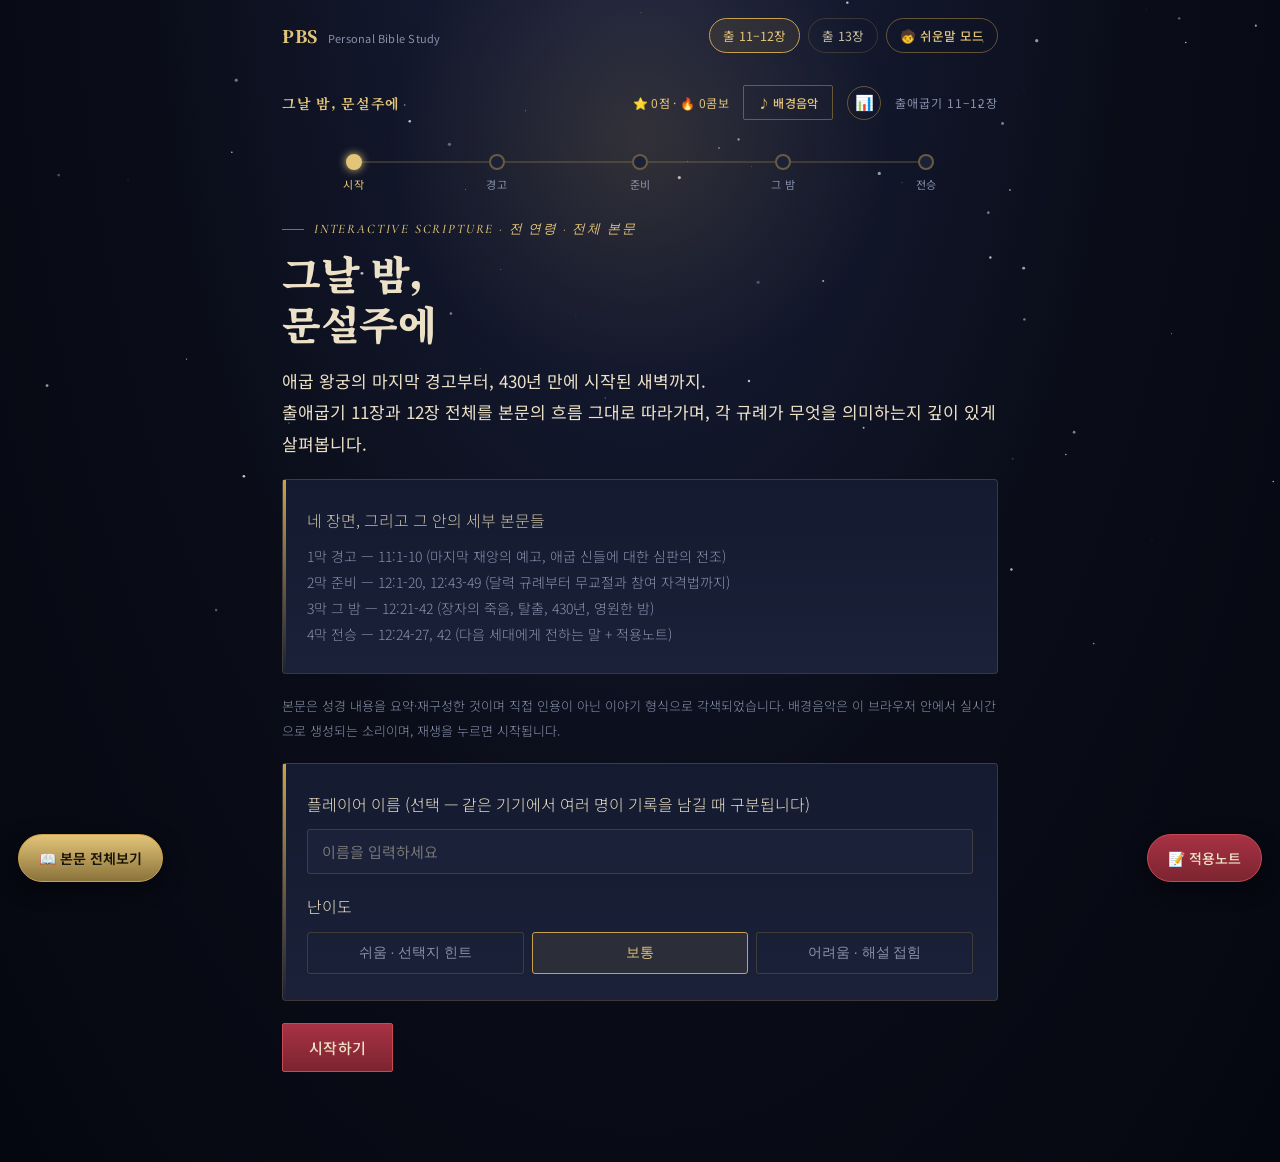
==== commit a864aae6: "Add PBS study platform: index, Exodus 13 engine, shared assets, debug mode Builds a scalable Persona" ====
--- a/exodus-11-12.html
+++ b/exodus-11-12.html
@@ -6,6 +6,8 @@
 <title>그날 밤, 문설주에 — 출애굽기 11-12장</title>
 <link rel="preconnect" href="https://fonts.googleapis.com">
 <link href="https://fonts.googleapis.com/css2?family=Noto+Serif+KR:wght@400;600;700;900&family=Noto+Sans+KR:wght@300;400;500;700&family=Cormorant+Garamond:ital,wght@0,500;1,500&display=swap" rel="stylesheet">
+<link rel="stylesheet" href="assets/pbs-theme.css">
+<link rel="stylesheet" href="assets/pbs-study.css">
 <style>
   :root{
     --night:#0a0d18; --night2:#0f1324;
@@ -293,10 +295,45 @@
     h1.title{ font-size:30px; } h2.section-title{ font-size:21px; } .wrap{ padding:22px 16px 70px; }
   }
   @media (prefers-reduced-motion: reduce){ *{ animation:none !important; transition:none !important; } }
+
+  /* ---------- explain-list: full right/wrong breakdown after answering ---------- */
+  .explain-list{ margin-top:14px; display:flex; flex-direction:column; gap:10px; }
+  .explain-item{ display:flex; gap:10px; padding:12px 14px; border-radius:4px; background:rgba(255,255,255,0.02); border:1px solid var(--line); }
+  .explain-item.is-correct{ border-color:var(--gold-dim); background:rgba(201,162,75,0.08); }
+  .explain-item.is-wrong{ border-color:rgba(124,36,48,0.4); background:rgba(124,36,48,0.06); }
+  .explain-item.is-neutral{ border-color:var(--line-strong); background:rgba(255,255,255,0.03); }
+  .explain-item .ei-mark{ flex:0 0 auto; font-size:15px; line-height:1.6; }
+  .explain-item .ei-body{ font-size:14px; line-height:1.75; }
+  .explain-item .ei-choice{ color:var(--parchment); font-weight:500; margin-bottom:3px; }
+  .explain-item.is-correct .ei-choice{ color:var(--gold-soft); }
+  .explain-item .ei-why{ color:var(--parchment-dim); font-weight:300; }
+  .explain-item .ei-picked{ display:inline-block; margin-left:6px; font-size:11px; padding:1px 8px; border-radius:10px; background:rgba(201,162,75,0.15); color:var(--gold-soft); }
+
+  @keyframes pbsShake{ 10%,90%{transform:translateX(-1px);} 20%,80%{transform:translateX(2px);} 30%,50%,70%{transform:translateX(-4px);} 40%,60%{transform:translateX(4px);} }
+  .choice.wrong{ animation:pbsShake .45s ease; }
+  @keyframes pbsGlowPulse{ 0%{box-shadow:0 0 0 rgba(201,162,75,0);} 40%{box-shadow:0 0 18px rgba(201,162,75,0.55);} 100%{box-shadow:0 0 0 rgba(201,162,75,0);} }
+  .choice.correct{ animation:pbsGlowPulse 1s ease; }
+
+  #fxCanvas{ z-index:150; }
+  #starfield{ height:100%; }
+
+  .next-chapter-card{
+    margin:26px 0; padding:24px; border:1px solid var(--gold-dim); border-radius:6px;
+    background:linear-gradient(135deg, rgba(201,162,75,0.1), transparent);
+    display:flex; align-items:center; justify-content:space-between; gap:16px; flex-wrap:wrap;
+    text-decoration:none;
+  }
+  .next-chapter-card .nc-eyebrow{ font-family:'Cormorant Garamond',serif; font-style:italic; color:var(--gold-soft); font-size:12px; letter-spacing:0.08em; text-transform:uppercase; margin-bottom:4px; }
+  .next-chapter-card .nc-title{ font-family:'Noto Serif KR',serif; color:var(--parchment); font-size:19px; }
+  .next-chapter-card .nc-arrow{ font-size:24px; color:var(--gold); transition:transform .25s ease; }
+  .next-chapter-card:hover .nc-arrow{ transform:translateX(6px); }
 </style>
 </head>
 <body>
+<canvas id="starfield" class="pbs-canvas-bg"></canvas>
+<canvas id="fxCanvas" class="pbs-canvas-bg" style="position:fixed;"></canvas>
 <div id="lamp-glow"></div>
+<div id="pbsNavRoot"></div>
 
 <button id="notesToggle" class="notes-fab" onclick="toggleNotes()">📝 적용노트</button>
 
@@ -423,15 +460,22 @@
     <div class="chap-tabs">
       <button class="chap-tab active" id="rtab-11" onclick="switchTextChapter('11')">11장</button>
       <button class="chap-tab" id="rtab-12" onclick="switchTextChapter('12')">12장</button>
+      <button class="chap-tab" id="rtab-gloss" onclick="switchTextChapter('gloss')">📖 용어 사전</button>
+    </div>
+
+    <!-- ===== 용어 사전 ===== -->
+    <div class="chap-pane" id="rpane-gloss">
+      <p class="hint" style="margin:0 0 14px;">11–12장에 나오는 어려운 낱말을 한눈에 모아두었습니다. 본문 중 점선 밑줄이 있는 낱말을 눌러도 같은 설명이 뜹니다.</p>
+      <div id="glossListChapter"></div>
     </div>
 
     <!-- ===== 11장 읽기 ===== -->
     <div class="chap-pane active" id="rpane-11">
-      <div class="verse-block"><span class="vnum">1</span><p>여호와께서 모세에게 이르시기를 내가 이제 한 가지 재앙을 바로와 애굽에 내린 후에야 그가 너희를 여기서 내보내리라 그가 너희를 내보낼 때에는 여기서 반드시 다 쫓아내리니</p></div>
+      <div class="verse-block"><span class="vnum">1</span><p>여호와께서 모세에게 이르시기를 내가 이제 한 가지 <span class="gloss" data-term="재앙">재앙</span>을 바로와 애굽에 내린 후에야 그가 너희를 여기서 내보내리라 그가 너희를 내보낼 때에는 여기서 반드시 다 쫓아내리니</p></div>
       <div class="verse-block"><span class="vnum">2</span><p>백성에게 말하여 사람들에게 각기 이웃들에게 은금 패물을 구하게 하라 하시더니</p></div>
       <div class="verse-block"><span class="vnum">3</span><p>여호와께서 그 백성으로 애굽 사람들에게 은혜를 받게 하셨고 또 그 사람 모세는 애굽 땅에 있는 바로의 신하와 백성의 눈에 아주 위대하게 보였더라</p></div>
       <div class="verse-block"><span class="vnum">4</span><p>모세가 이르되 여호와께서 이같이 말씀하시기를 밤중에 내가 애굽 가운데로 들어가리니</p></div>
-      <div class="verse-block"><span class="vnum">5</span><p>애굽 땅에 있는 모든 처음 난 것은 왕위에 앉은 바로의 장자로부터 맷돌 뒤에 있는 여종의 장자까지와 가축의 처음 난 것도 다 죽으리라</p></div>
+      <div class="verse-block"><span class="vnum">5</span><p>애굽 땅에 있는 모든 <span class="gloss" data-term="처음 난 것">처음 난 것</span>은 왕위에 앉은 바로의 <span class="gloss" data-term="장자">장자</span>로부터 맷돌 뒤에 있는 여종의 장자까지와 가축의 처음 난 것도 다 죽으리라</p></div>
       <div class="verse-block"><span class="vnum">6</span><p>애굽 온 땅에 큰 부르짖음이 있으리니 이같은 것이 전에도 없었고 후에도 없으리라</p></div>
       <div class="verse-block"><span class="vnum">7</span><p>그러나 이스라엘 자손에게는 사람에게나 짐승에게나 개도 그 혀를 움직이지 아니하리니 여호와가 애굽 사람과 이스라엘 사이를 구별하는 줄을 너희가 알리라</p></div>
       <div class="verse-block"><span class="vnum">8</span><p>왕의 이 모든 신하가 내게 내려와 내게 절하며 이르기를 너와 너를 따르는 온 백성은 나가라 한 후에야 내가 나가리라 하고 심히 노하여 바로에게서 나오니라</p></div>
@@ -447,22 +491,22 @@
       <div class="verse-block"><span class="vnum">4</span><p>그 어린 양에 대하여 식구가 너무 적으면 그 집의 이웃과 함께 사람 수를 따라서 하나를 잡고 각 사람이 먹을 수 있는 분량에 따라서 너희 어린 양을 계산할 것이며</p></div>
       <div class="verse-block"><span class="vnum">5</span><p>너희 어린 양은 흠 없고 일 년 된 수컷으로 하되 양이나 염소 중에서 취하고</p></div>
       <div class="verse-block"><span class="vnum">6</span><p>이 달 열나흗날까지 간직하였다가 해 질 때에 이스라엘 회중이 그 양을 잡고</p></div>
-      <div class="verse-block"><span class="vnum">7</span><p>그 피를 양을 먹을 집 좌우 문설주와 인방에 바르고</p></div>
-      <div class="verse-block"><span class="vnum">8</span><p>그 밤에 그 고기를 불에 구워 무교병과 쓴 나물과 아울러 먹되</p></div>
+      <div class="verse-block"><span class="vnum">7</span><p>그 피를 양을 먹을 집 좌우 <span class="gloss" data-term="문설주">문설주</span>와 <span class="gloss" data-term="인방">인방</span>에 바르고</p></div>
+      <div class="verse-block"><span class="vnum">8</span><p>그 밤에 그 고기를 불에 구워 <span class="gloss" data-term="무교병">무교병</span>과 쓴 나물과 아울러 먹되</p></div>
       <div class="verse-block"><span class="vnum">9</span><p>날것으로나 물에 삶아서 먹지 말고 머리와 다리와 내장을 다 불에 구워 먹고</p></div>
       <div class="verse-block"><span class="vnum">10</span><p>아침까지 남겨두지 말며 아침까지 남은 것은 불로 소화하라</p></div>
-      <div class="verse-block"><span class="vnum">11</span><p>너희는 그것을 이렇게 먹을지니 허리에 띠를 띠고 발에 신을 신고 손에 지팡이를 잡고 급히 먹으라 이것이 여호와의 유월절이니라</p></div>
+      <div class="verse-block"><span class="vnum">11</span><p>너희는 그것을 이렇게 먹을지니 허리에 띠를 띠고 발에 신을 신고 손에 지팡이를 잡고 급히 먹으라 이것이 여호와의 <span class="gloss" data-term="유월절">유월절</span>이니라</p></div>
       <div class="verse-block"><span class="vnum">12</span><p>내가 그 밤에 애굽 땅에 두루 다니며 사람이나 짐승을 막론하고 애굽 땅에 있는 모든 처음 난 것을 다 치고 애굽의 모든 신을 내가 심판하리라 나는 여호와라</p></div>
       <div class="verse-block"><span class="vnum">13</span><p>내가 애굽 땅을 칠 때에 그 피가 너희가 사는 집에 있어서 너희를 위하여 표적이 될지라 내가 피를 볼 때에 너희를 넘어가리니 재앙이 너희에게 내려 멸하지 아니하리라</p></div>
-      <div class="verse-block"><span class="vnum">14</span><p>너희는 이 날을 기념하여 여호와의 절기를 삼아 영원한 규례로 대대로 지킬지니라</p></div>
+      <div class="verse-block"><span class="vnum">14</span><p>너희는 이 날을 기념하여 여호와의 절기를 삼아 영원한 <span class="gloss" data-term="규례">규례</span>로 <span class="gloss" data-term="대대로">대대로</span> 지킬지니라</p></div>
       <div class="verse-block"><span class="vnum">15</span><p>너희는 이레 동안 무교병을 먹을지니 그 첫날에 누룩을 너희 집에서 제하라 무릇 첫날부터 일곱째 날까지 유교병을 먹는 자는 이스라엘에서 끊어지리라</p></div>
-      <div class="verse-block"><span class="vnum">16</span><p>너희에게 첫날에도 성회요 일곱째 날에도 성회가 되리니 너희는 이 두 날에는 아무 일도 하지 말고 각자의 먹을 것만 갖출 것이니라</p></div>
+      <div class="verse-block"><span class="vnum">16</span><p>너희에게 첫날에도 <span class="gloss" data-term="성회">성회</span>요 일곱째 날에도 성회가 되리니 너희는 이 두 날에는 아무 일도 하지 말고 각자의 먹을 것만 갖출 것이니라</p></div>
       <div class="verse-block"><span class="vnum">17</span><p>너희는 무교절을 지키라 이 날에 내가 너희 군대를 애굽 땅에서 인도하여 내었음이니라 그러므로 너희가 영원한 규례로 삼아 대대로 이 날을 지킬지니라</p></div>
       <div class="verse-block"><span class="vnum">18</span><p>첫째 달 그 달 열나흗날 저녁부터 이십일일 저녁까지 너희는 무교병을 먹을 것이요</p></div>
       <div class="verse-block"><span class="vnum">19</span><p>이레 동안은 누룩이 너희 집에서 발견되지 아니하도록 하라 무릇 유교물을 먹는 자는 타국인이든지 본국에서 난 자든지를 막론하고 이스라엘 회중에서 끊어지리니</p></div>
       <div class="verse-block"><span class="vnum">20</span><p>너희는 아무 유교물이든지 먹지 말고 너희 모든 처소에서 무교병을 먹을지니라</p></div>
       <div class="verse-block"><span class="vnum">21</span><p>모세가 이스라엘 모든 장로를 불러서 그들에게 이르되 너희는 나가서 너희의 가족대로 어린 양을 택하여 유월절 양으로 잡고</p></div>
-      <div class="verse-block"><span class="vnum">22</span><p>너희는 우슬초 묶음을 가져다가 그릇에 담은 피에 적시어서 그 피를 문 인방과 좌우 설주에 뿌리고 아침까지 한 사람도 자기 집 문 밖에 나가지 말라</p></div>
+      <div class="verse-block"><span class="vnum">22</span><p>너희는 <span class="gloss" data-term="우슬초">우슬초</span> 묶음을 가져다가 그릇에 담은 피에 적시어서 그 피를 문 인방과 좌우 설주에 뿌리고 아침까지 한 사람도 자기 집 문 밖에 나가지 말라</p></div>
       <div class="verse-block"><span class="vnum">23</span><p>여호와께서 애굽 사람들에게 재앙을 내리려고 지나가실 때에 문 인방과 좌우 문설주의 피를 보시면 여호와께서 그 문을 넘어가시고 멸하는 자가 너희 집에 들어와 너희를 치지 못하게 하시리라</p></div>
       <div class="verse-block"><span class="vnum">24</span><p>너희는 이 일을 규례로 삼아 너희와 너희 자손이 영원히 지킬 것이니라</p></div>
       <div class="verse-block"><span class="vnum">25</span><p>너희는 여호와께서 허락하신 대로 너희에게 주시는 땅에 이를 때에 이 예식을 지킬 것이니라</p></div>
@@ -502,7 +546,7 @@
     <div class="brand">그날 밤, 문설주에</div>
     <div style="display:flex; align-items:center; gap:14px;">
       <span class="score-hud" id="scoreHud">⭐ 0점 · 🔥 0콤보</span>
-      <button class="btn btn-small music-btn" id="musicBtn" onclick="toggleMusic()">♪ 배경음악 켜기</button>
+      <button class="btn btn-small music-btn" id="musicBtn">♪ 배경음악</button>
       <button class="icon-btn" onclick="toggleHistory()" aria-label="학습 기록" title="학습 기록">📊</button>
       <div class="stage-tag" id="stageTag">출애굽기 11–12장</div>
     </div>
@@ -559,7 +603,7 @@
 
   <!-- STAGE 0 -->
   <section class="stage active" id="stage-0">
-    <div class="eyebrow">Interactive Scripture · 성인용 · 전체 본문</div>
+    <div class="eyebrow">Interactive Scripture · 전 연령 · 전체 본문</div>
     <h1 class="title">그날 밤,<br>문설주에</h1>
     <p class="lede">애굽 왕궁의 마지막 경고부터, 430년 만에 시작된 새벽까지.<br>
     출애굽기 11장과 12장 전체를 본문의 흐름 그대로 따라가며, 각 규례가 무엇을 의미하는지 깊이 있게 살펴봅니다.</p>
@@ -576,6 +620,10 @@
       본문은 성경 내용을 요약·재구성한 것이며 직접 인용이 아닌 이야기 형식으로 각색되었습니다.
       배경음악은 이 브라우저 안에서 실시간으로 생성되는 소리이며, 재생을 누르면 시작됩니다.
     </p>
+    <div class="kids-explain"><span class="ke-tag">🧒 쉬운 설명</span><br>
+      상단의 "🧒 쉬운말 모드"를 켜두면, 어려운 문장 아래에 이렇게 초등학생도 이해할 수 있는 쉬운 풀이가 함께 나와요.
+      또 점선 밑줄이 있는 낱말( <span class="gloss" data-term="유월절">유월절</span> 처럼)을 누르면 무슨 뜻인지 바로 알려줘요.
+    </div>
     <div class="panel">
       <p style="margin:0 0 10px; color:var(--parchment);">플레이어 이름 (선택 — 같은 기기에서 여러 명이 기록을 남길 때 구분됩니다)</p>
       <input type="text" id="playerNameInput" class="name-input" placeholder="이름을 입력하세요" maxlength="20">
@@ -638,6 +686,13 @@
         <div id="q2choices" style="margin-top:14px;"></div>
         <div class="feedback" id="q2feedback"></div>
       </div>
+      <div id="s1takeaway" style="display:none;">
+        <div class="takeaway-box">
+          <span class="tw-tag">🔑 핵심 한 줄 정리</span>
+          <div class="tw-text">은금 패물 규례부터 마지막 경고까지, 이 모든 일은 즉흥적 사건이 아니라 창세기에서부터 이어진 하나님의 오래된 약속과 계획의 성취입니다.</div>
+          <div class="tw-kids">🧒 하나님은 아주 오래 전에 하신 약속을 하나도 잊지 않고 그대로 이루고 계세요.</div>
+        </div>
+      </div>
       <div class="btn-row" id="s1continue" style="display:none;">
         <button class="btn btn-primary" onclick="goTo(2)">2막으로 — 준비</button>
       </div>
@@ -649,7 +704,7 @@
     <div class="eyebrow">2막 — 준비</div>
     <h2 class="section-title">달력에서 문설주까지</h2>
     <span class="verse-ref">출애굽기 12:1–20, 43–49</span>
-    <p style="margin-top:16px;">여호와께서 모세와 아론에게 새로운 절기의 규례를 주십니다.
+    <p style="margin-top:16px;">여호와께서 모세와 아론에게 새로운 절기의 <span class="gloss" data-term="규례">규례</span>를 주십니다.
     각 규례는 단순한 절차가 아니라, 그 자체로 의미를 담고 있습니다. 아홉 단계에 걸쳐 함께 짚어봅니다.</p>
 
     <div class="door-wrap">
@@ -671,6 +726,13 @@
 
     <div class="panel" id="matchGamePanel" style="display:none;"></div>
 
+    <div id="s2takeaway" style="display:none;">
+      <div class="takeaway-box">
+        <span class="tw-tag">🔑 핵심 한 줄 정리</span>
+        <div class="tw-text">유월절의 아홉 규례는 하나같이 "완전한 것이 불완전한 것을 대신한다"는 원리와 "온 공동체가 함께, 눈에 보이게 순종한다"는 원리를 담고 있습니다.</div>
+        <div class="tw-kids">🧒 흠 없는 어린양의 피를 문에 발라서, 그 집 안에 있는 사람들이 심판을 피하고 살 수 있게 됐어요.</div>
+      </div>
+    </div>
     <div class="btn-row" id="s2continue" style="display:none;">
       <button class="btn btn-primary" onclick="goTo(3)">3막으로 — 그 밤</button>
     </div>
@@ -682,7 +744,7 @@
     <h2 class="section-title">한밤중, 그리고 새벽</h2>
     <span class="verse-ref">출애굽기 12:21–42</span>
     <div class="panel" style="margin-top:18px;">
-      <div class="cine-line" data-d="0">모세가 이스라엘 장로들을 불러 말합니다. "우슬초 묶음을 피에 적셔 문 인방과 좌우 설주에 뿌리고, 아침까지 아무도 집 문밖에 나가지 말라."
+      <div class="cine-line" data-d="0">모세가 이스라엘 장로들을 불러 말합니다. "<span class="gloss" data-term="우슬초">우슬초</span> 묶음을 피에 적셔 문 <span class="gloss" data-term="인방">인방</span>과 좌우 <span class="gloss" data-term="문설주">설주</span>에 뿌리고, 아침까지 아무도 집 문밖에 나가지 말라."
         <span class="ref">출 12:21-22</span></div>
       <div class="cine-line" data-d="1">"멸하는 자"가 그 땅을 지나갈 때, 문에 피가 없는 집은 그대로 지나가지 않습니다. 문에 피가 있는 집만, 그 문이 열리지 않은 채로 넘어갑니다.
         <span class="ref">출 12:23</span></div>
@@ -714,7 +776,33 @@
       <br><br>
       <b>잠시 멈추어, 이 장면이 당신에게 남긴 것을 짧게 적어보세요.</b> 이 기록은 저장되지 않으며, 오직 이 순간을 위한 것입니다.
     </div>
+    <div class="kids-explain"><span class="ke-tag">🧒 쉬운 설명</span><br>
+      이 부분은 슬프고 무거운 이야기예요. 오랫동안 이스라엘 사람들을 힘들게 괴롭혔던 애굽(이집트)에게 하나님이 "이제 그만!"이라고 아주 크고 무서운 벌을 내리신 거예요.
+      그런데 하나님은 이스라엘 사람들을 미리 지켜주는 방법(문에 피를 바르는 것)도 함께 알려주셨어요. 이 이야기를 읽으면서 슬프거나 무섭게 느껴져도 괜찮아요 — 어른이나 부모님과 함께 이야기 나눠보세요.
+    </div>
     <textarea id="reflect3" placeholder="예: 이 심판의 무게 앞에서 나는..."></textarea>
+
+    <div class="panel">
+      <p class="lede" style="margin:0 0 4px;">떠나기 전에, 오늘 배운 것을 짧게 복습해볼까요?</p>
+      <div class="recap-item">
+        <div id="recap0-choices"></div>
+        <div class="feedback" id="recap0-feedback"></div>
+      </div>
+      <div class="recap-item">
+        <div id="recap1-choices"></div>
+        <div class="feedback" id="recap1-feedback"></div>
+      </div>
+      <div class="recap-item">
+        <div id="recap2-choices"></div>
+        <div class="feedback" id="recap2-feedback"></div>
+      </div>
+    </div>
+
+    <div class="takeaway-box">
+      <span class="tw-tag">🔑 핵심 한 줄 정리</span>
+      <div class="tw-text">심판의 밤 한복판에서도 문설주의 피가 있는 집은 넘어감을 받았습니다 — 이것이 "유월절"이라는 이름의 뜻이며, 이스라엘은 이 밤을 "여호와의 밤"이라 부르며 스스로의 힘이 아니라 하나님의 행하심을 기억합니다.</div>
+      <div class="tw-kids">🧒 피가 발린 문이 있는 집은 무섭던 그 밤에도 안전했어요. 이건 이스라엘이 잘해서가 아니라 하나님이 구해주신 거예요.</div>
+    </div>
 
     <div class="btn-row"><button class="btn btn-primary" onclick="goTo(4)">4막으로 — 전승</button></div>
   </section>
@@ -727,6 +815,12 @@
     <p style="margin-top:16px;">여호와께서는 이 밤을 단 한 번의 사건으로 남기지 않으셨습니다.
     "이 날을 대대로 지켜 영원한 규례를 삼으라." 그리고 12:26-27은 구체적인 장면 하나를 미리 그려줍니다 —
     언젠가 자녀가 물을 것입니다. "이 예식이 아버지께 무슨 뜻이니이까?"</p>
+
+    <div class="takeaway-box">
+      <span class="tw-tag">🔑 핵심 한 줄 정리</span>
+      <div class="tw-text">유월절과 무교절은 한 세대의 경험으로 끝나지 않고, 자녀에게 설명하고 대대로 지켜야 할 살아있는 기억으로 주어졌습니다.</div>
+      <div class="tw-kids">🧒 이 특별한 밤 이야기는 부모님이 아이들에게 계속 들려줘야 하는, 우리 가족의 소중한 이야기예요.</div>
+    </div>
 
     <div class="panel">
       <p class="lede" style="margin:0;">그날이 왔다고 상상해보세요. 당신의 아이, 혹은 다음 세대의 누군가가 묻습니다 —
@@ -759,13 +853,42 @@
       <div class="btn-row"><button class="btn btn-primary" onclick="toggleNotes()">📝 적용노트 열기</button></div>
     </div>
 
-    <div class="btn-row"><button class="btn" onclick="restart()">처음부터 다시</button></div>
+    <a class="next-chapter-card" href="exodus-13.html">
+      <div>
+        <div class="nc-eyebrow">다음 이야기 · 출애굽기 13장</div>
+        <div class="nc-title">손의 표, 이마의 기호 — 떠나는 백성이 걷는 첫 길</div>
+      </div>
+      <div class="nc-arrow">→</div>
+    </a>
+
+    <div class="btn-row">
+      <button class="btn" onclick="restart()">처음부터 다시</button>
+      <a class="btn" href="index.html" style="text-decoration:none; display:inline-block;">🏠 처음 화면으로</a>
+    </div>
   </section>
 
 </div>
 
+<script src="assets/pbs-nav.js"></script>
+<script src="assets/pbs-glossary.js"></script>
+<script src="assets/pbs-effects.js"></script>
+<script src="assets/pbs-debug.js"></script>
 <script>
 let currentStage = 0;
+/* Debug-mode snapshot — read-only view of this page's existing state
+   variables for the debug panel (assets/pbs-debug.js). Added purely for
+   visibility; nothing below is restructured. */
+function debugSnapshot(){
+  return {
+    stage: currentStage,
+    difficulty, playerName,
+    score, combo, bestCombo,
+    sessionLogged,
+    firstTryCorrect,
+    prepIndex, prepDone,
+    matchActive: !!matchState
+  };
+}
 function goTo(n){
   document.querySelectorAll('.stage').forEach(s=>s.classList.remove('active'));
   document.getElementById('stage-'+n).classList.add('active');
@@ -782,6 +905,7 @@
   if(n===3) initCinematic();
   if(n===4) logHistoryIfNeeded();
   if(typeof autosave === 'function') autosave();
+  if(window.PBS_Debug){ PBS_Debug.log('goTo('+n+')'); PBS_Debug.update(debugSnapshot()); }
 }
 
 /* ---------- SHARED AUDIO CONTEXT (used by both music and sound effects) ---------- */
@@ -847,6 +971,7 @@
   }
   updateScoreHud();
   if(typeof autosave === 'function') autosave();
+  if(window.PBS_Debug){ PBS_Debug.log(`registerAnswer(${isCorrect}) → score=${score}, combo=${combo}`); PBS_Debug.update(debugSnapshot()); }
 }
 
 /* ---------- SHUFFLE UTILITY ---------- */
@@ -859,10 +984,96 @@
   return arr;
 }
 function meaningBlock(text){
+  if(!text) return '';
   if(difficulty === 'hard'){
     return `<details class="meaning-details"><summary>💡 의미 더 보기</summary><div class="meaning-body">${text}</div></details>`;
   }
   return `<span class="meaning"><b>💡 의미</b><br>${text}</span>`;
+}
+
+/* ---------- full right/wrong breakdown: shows EVERY choice with its own
+   explanation (not just the one the learner clicked), so "why is this
+   right / why is that wrong" is always answered in full. ---------- */
+function renderExplainList(feedbackEl, choices, order, pickedPos, opts){
+  opts = opts || {};
+  const noJudge = !!opts.noJudge;
+  let html = '<div class="explain-list">';
+  order.forEach((origIdx, pos)=>{
+    const c = choices[origIdx];
+    const isPicked = pos === pickedPos;
+    const cls = noJudge ? 'is-neutral' : (c.correct ? 'is-correct' : 'is-wrong');
+    const mark = noJudge ? '🔹' : (c.correct ? '✅ 정답' : '❌ 오답');
+    html += `<div class="explain-item ${cls}">
+      <div class="ei-mark">${mark}</div>
+      <div class="ei-body">
+        <div class="ei-choice">${c.t}${isPicked ? '<span class="ei-picked">내 선택</span>' : ''}</div>
+        ${c.fb ? `<div class="ei-why">${c.fb}</div>` : ''}
+      </div>
+    </div>`;
+  });
+  html += '</div>';
+  if(opts.meaning) html += meaningBlock(opts.meaning);
+  if(opts.kids) html += `<div class="kids-explain"><span class="ke-tag">🧒 쉬운 설명</span><br>${opts.kids}</div>`;
+  feedbackEl.innerHTML = html;
+  feedbackEl.classList.add('show');
+  if(window.PBS_initGlossary) PBS_initGlossary(feedbackEl);
+}
+
+/* ---------- small celebratory particle pop near a correct answer ---------- */
+function fxSparkleAt(el){
+  const cv = document.getElementById('fxCanvas');
+  if(!cv || !window.PBS_sparkleBurst || !el) return;
+  const r = el.getBoundingClientRect();
+  PBS_sparkleBurst(cv, r.left + r.width/2, r.top + r.height/2, { count: 22 });
+}
+
+/* ---------- OX(true/false) recap quiz — a second question format for variety ---------- */
+function renderRecapTF(boxId, feedbackId, statement, answer, fb, kids){
+  const box = document.getElementById(boxId);
+  box.innerHTML = `
+    <p class="lede" style="margin:0 0 12px;">${statement}</p>
+    <div class="tf-row">
+      <button class="tf-btn" data-v="true">⭕ 맞다 (참)</button>
+      <button class="tf-btn" data-v="false">❌ 틀리다 (거짓)</button>
+    </div>`;
+  document.querySelectorAll('#'+boxId+' .tf-btn').forEach(btn=>{
+    btn.onclick = ()=>{
+      const chosenVal = btn.dataset.v === 'true';
+      const isCorrect = chosenVal === answer;
+      document.querySelectorAll('#'+boxId+' .tf-btn').forEach(b=>{
+        b.disabled = true;
+        const bVal = b.dataset.v === 'true';
+        if(bVal === answer) b.classList.add('correct');
+        else if(b===btn) b.classList.add('wrong');
+      });
+      if(isCorrect) fxSparkleAt(btn);
+      const feedback = document.getElementById(feedbackId);
+      let html = `<div class="explain-list"><div class="explain-item ${isCorrect?'is-correct':'is-wrong'}">
+        <div class="ei-mark">${answer ? '⭕ 정답: 맞다(참)' : '❌ 정답: 틀리다(거짓)'}</div>
+        <div class="ei-body"><div class="ei-why">${fb||''}</div></div>
+      </div></div>`;
+      if(kids) html += `<div class="kids-explain"><span class="ke-tag">🧒 쉬운 설명</span><br>${kids}</div>`;
+      feedback.innerHTML = html; feedback.classList.add('show');
+      registerAnswer(isCorrect);
+      recordFirstTry(boxId, isCorrect);
+    };
+  });
+}
+let recapInit = false;
+function initRecapQuiz(){
+  if(recapInit) return; recapInit = true;
+  renderRecapTF('recap0-choices','recap0-feedback',
+    '"이스라엘 백성이 은금 패물을 구한 것은 창세기에서 하나님이 아브라함에게 미리 하신 약속과는 관련이 없다."', false,
+    '관련이 아주 깊습니다. 창세기 15:13-14에서 여호와는 이미 "그들이 큰 재물을 이끌고 나오리라"고 약속하셨고, 11:2-3은 그 성취의 시작입니다.',
+    '아니에요! 은금 패물을 받은 건, 하나님이 아주 오래 전 아브라함 할아버지께 하신 약속이 이루어지는 거예요.');
+  renderRecapTF('recap1-choices','recap1-feedback',
+    '"유월절 어린양은 아무 흠이 있어도 상관없었다."', false,
+    '흠 없고 1년 된 수컷이어야 했습니다(12:5). "흠 없음"은 하나님께 바쳐지는 것의 온전함을 상징합니다.',
+    '아니에요! 흠이 없는, 건강한 어린양이어야 했어요.');
+  renderRecapTF('recap2-choices','recap2-feedback',
+    '"문설주에 피를 바른 것은 애굽 사람들에게 누가 이스라엘인지 보여주기 위함이었다."', false,
+    '애굽 사람들에게 보여주기 위한 것이 아니라, 순종하여 피를 바른 이스라엘 백성 스스로에게 구원의 확신과 안전을 주기 위한 표적이었습니다(12:13).',
+    '아니에요! 피는 이집트 사람들한테 보여주려는 게 아니라, 그 집 안에 있는 사람들을 지켜주는 표시였어요.');
 }
 
 /* ---------- DIFFICULTY & PLAYER NAME ---------- */
@@ -871,6 +1082,7 @@
   difficulty = d;
   document.querySelectorAll('.diff-btn').forEach(b=>b.classList.toggle('active', b.dataset.d===d));
   try{ localStorage.setItem('exodusGame_difficulty_v1', d); }catch(e){}
+  if(window.PBS_Debug){ PBS_Debug.log('difficulty → '+d); PBS_Debug.update(debugSnapshot()); }
 }
 let playerName = 'Player';
 function setPlayerName(name){
@@ -1072,6 +1284,11 @@
 
 /* ---------- CELEBRATION ---------- */
 function spawnConfetti(){
+  const cv = document.getElementById('fxCanvas');
+  if(cv && window.PBS_burstConfetti){
+    PBS_burstConfetti(cv, { count: 90, colors:['#c9a24b','#e3c579','#a83244','#ece1c6','#7fb3cf'] });
+    return;
+  }
   const layer = document.getElementById('confettiLayer');
   if(!layer) return;
   layer.innerHTML = '';
@@ -1208,127 +1425,27 @@
   renderHistory();
 }
 
-/* ---------- MUSIC (plain Web Audio API — no external library) ----------
-   A bright, warm, major-key loop: a gentle bell arpeggio over a soft
-   sustained pad. I-V-vi-IV in C major — one of the most familiar,
-   uplifting progressions there is. No dissonance, no low pulsing,
-   nothing tense — just a cheerful little game theme.               */
-let padOscs=[];
-let musicOn=false, noteTimer=null, noteStep=0;
-
-const N = { C3:130.81, D3:146.83, E3:164.81, F3:174.61, G3:196.00, A3:220.00, B3:246.94,
-            C4:261.63, D4:293.66, E4:329.63, F4:349.23, G4:392.00, A4:440.00, B4:493.88, C5:523.25 };
-
-// Four bars, each with a pad chord and a little rising bell arpeggio over it.
-const BARS = [
-  { pad:[N.C3, N.E3, N.G3], arp:[N.C4, N.E4, N.G4, N.C5] },  // C major
-  { pad:[N.G3, N.B3, N.D4], arp:[N.G3, N.D4, N.G4, N.B4] },  // G major
-  { pad:[N.A3, N.C4, N.E4], arp:[N.A3, N.E4, N.A4, N.C5] },  // A minor
-  { pad:[N.F3, N.A3, N.C4], arp:[N.F3, N.C4, N.F4, N.A4] }   // F major
+/* ---------- MUSIC: real playlist only, no synthesized fallback ----------
+   music/출애굽기11-12장/ holds the actual mp3s (kept out of git — see
+   .gitignore). The button opens a small popover listing every track so
+   you can pick exactly what plays, with prev/next/play controls. ---------- */
+const BGM_TRACKS_1112 = [
+  'music/출애굽기11-12장/Ashes And Brass.mp3',
+  'music/출애굽기11-12장/Ashes And Brass_1.mp3'
 ];
-const NOTE_MS = 380; // tempo of the bell arpeggio
-
-function playBell(freq, time, vol){
-  // A short, bright pluck: fundamental + a soft octave shimmer on top.
-  [ [freq, 1], [freq*2, 0.18] ].forEach(([f, mix])=>{
-    const o = audioCtx.createOscillator();
-    const g = audioCtx.createGain();
-    o.type = 'sine';
-    o.frequency.value = f;
-    g.gain.setValueAtTime(0.0001, time);
-    g.gain.exponentialRampToValueAtTime(vol * mix, time + 0.008);
-    g.gain.exponentialRampToValueAtTime(0.0001, time + 0.5);
-    o.connect(g); g.connect(masterGain);
-    o.start(time); o.stop(time + 0.55);
-    o.onended = () => { try{ o.disconnect(); g.disconnect(); }catch(e){} };
-  });
-}
-
-function setPadChord(freqs, time){
-  padOscs.forEach(o=>{
-    o.gain.gain.setValueAtTime(o.gain.gain.value, time);
-    o.gain.gain.linearRampToValueAtTime(0.0001, time + 0.8);
-    o.osc.stop(time + 0.85);
-  });
-  padOscs = freqs.map(f=>{
-    const o = audioCtx.createOscillator();
-    const g = audioCtx.createGain();
-    o.type = 'triangle';
-    o.frequency.value = f;
-    g.gain.setValueAtTime(0.0001, time);
-    g.gain.linearRampToValueAtTime(0.05, time + 1.0);
-    o.connect(g); g.connect(padGain);
-    o.start(time);
-    return { osc:o, gain:g };
-  });
-}
-
-function scheduleNote(){
-  if(!musicOn || !audioCtx) return;
-  const barIdx = Math.floor(noteStep / 4) % BARS.length;
-  const beatIdx = noteStep % 4;
-  const bar = BARS[barIdx];
-  const now = audioCtx.currentTime;
-
-  if(beatIdx === 0) setPadChord(bar.pad, now);
-  playBell(bar.arp[beatIdx], now + 0.01, 0.16);
-
-  noteStep++;
-  noteTimer = setTimeout(scheduleNote, NOTE_MS);
-}
-
-function startMusic(){
-  return ensureAudioContext();
-}
-
-function toggleMusic(){
-  const btn = document.getElementById('musicBtn');
-  try{
-    if(!startMusic()){
-      btn.textContent = '♪ 이 브라우저는 음악 미지원';
-      return;
-    }
-    if(!musicOn){
-      audioCtx.resume().then(()=>{
-        musicOn = true;
-        noteStep = 0;
-        scheduleNote();
-        btn.textContent = '♪ 배경음악 끄기';
-        setTimeout(()=>{
-          if(audioCtx.state !== 'running'){
-            btn.textContent = '♪ 소리 안 남 · 무음모드 확인';
-          }
-        }, 700);
-      }).catch(()=>{
-        btn.textContent = '♪ 재생 실패 (다시 클릭)';
-      });
-    } else {
-      clearTimeout(noteTimer);
-      noteTimer = null;
-      const now = audioCtx.currentTime;
-      padOscs.forEach(o=>{
-        o.gain.gain.linearRampToValueAtTime(0.0001, now + 0.4);
-        o.osc.stop(now + 0.45);
-      });
-      padOscs = [];
-      audioCtx.suspend();
-      musicOn = false;
-      btn.textContent = '♪ 배경음악 켜기';
-    }
-  }catch(err){
-    btn.textContent = '♪ 재생 실패 (다시 클릭)';
-  }
-}
 
 /* ---------- STAGE 1 ---------- */
 const q0 = {
   choices:[
-    {t:'애굽 경제에 타격을 주어 백성들을 심리적으로 굴복시키기 위해서다.', correct:false},
-    {t:'훗날 성막을 짓는 데 필요한 재료를 미리 마련해 두시려는 실용적 목적이다.', correct:false},
-    {t:'창세기 15:14에서 아브라함에게 하신 약속 — "그들이 큰 재물을 이끌고 나오리라" — 이 성취되는 순간이며, 이는 이후 12:35-36의 사건으로 실현된다.', correct:true}
+    {t:'애굽 경제에 타격을 주어 백성들을 심리적으로 굴복시키기 위해서다.', correct:false,
+      fb:'이 지시의 대상은 바로가 아니라 이스라엘 백성입니다. 애굽 경제를 흔드는 것이 목적이었다면 바로에게 보여야 할 텐데, 본문은 오히려 백성 각자에게 "네 이웃에게 구하라"고 말합니다.'},
+    {t:'훗날 성막을 짓는 데 필요한 재료를 미리 마련해 두시려는 실용적 목적이다.', correct:false,
+      fb:'성막 재료로 쓰인 것은 나중의 결과일 뿐, 이 시점에 주어진 이유는 아닙니다. 성막을 지으라는 명령은 이보다 한참 뒤인 출애굽기 25장에서야 나옵니다.'},
+    {t:'창세기 15:14에서 아브라함에게 하신 약속 — "그들이 큰 재물을 이끌고 나오리라" — 이 성취되는 순간이며, 이는 이후 12:35-36의 사건으로 실현된다.', correct:true,
+      fb:'맞습니다. 창세기 15:13-14에서 여호와는 아브라함에게 이미 말씀하셨습니다 — 그의 후손이 사백 년 동안 종살이한 후, "큰 재물을 이끌고" 나오리라고. 11:2-3의 지시는 바로 그 오래된 약속이 실현되기 직전의 준비 단계입니다.'}
   ],
-  fb:'창세기 15:13-14에서 여호와는 아브라함에게 이미 말씀하셨습니다 — 그의 후손이 사백 년 동안 종살이한 후, "큰 재물을 이끌고" 나오리라고. 11:2-3의 지시는 바로 그 오래된 약속이 실현되기 직전의 준비 단계입니다.',
-  meaning:'이 짧은 구절은 출애굽 전체가 갑작스러운 사건이 아니라, 수백 년 전에 이미 하신 약속의 성취라는 것을 보여줍니다. 심판과 구원의 밤은 즉흥적인 개입이 아니라 오래 참고 지켜온 언약의 완성입니다.'
+  meaning:'이 짧은 구절은 출애굽 전체가 갑작스러운 사건이 아니라, 수백 년 전에 이미 하신 약속의 성취라는 것을 보여줍니다. 심판과 구원의 밤은 즉흥적인 개입이 아니라 오래 참고 지켜온 언약의 완성입니다.',
+  kids:'하나님은 아주 오래 전, 아브라함 할아버지에게 "네 자손이 나중에 큰 부자가 되어서 나올 거야"라고 약속하셨어요. 이스라엘 백성이 이집트 이웃들에게 금과 은 물건을 받은 건, 바로 그 오래된 약속이 진짜로 이루어지는 순간이에요!'
 };
 function pickRenderOrder(choices){
   let order = shuffleIndices(choices.length);
@@ -1351,15 +1468,14 @@
 }
 function answerQ0(pos){
   const order = q0.order;
-  document.querySelectorAll('#q0choices .choice').forEach((b,idx)=>{
+  const buttons = document.querySelectorAll('#q0choices .choice');
+  buttons.forEach((b,idx)=>{
     b.disabled=true;
-    if(q0.choices[order[idx]].correct) b.classList.add('correct');
+    if(q0.choices[order[idx]].correct){ b.classList.add('correct'); if(idx===pos) fxSparkleAt(b); }
     else if(idx===pos) b.classList.add('wrong');
   });
   const chosen = q0.choices[order[pos]];
-  const fb = document.getElementById('q0feedback');
-  fb.innerHTML = q0.fb + meaningBlock(q0.meaning);
-  fb.classList.add('show');
+  renderExplainList(document.getElementById('q0feedback'), q0.choices, order, pos, { meaning: q0.meaning, kids: q0.kids });
   document.getElementById('q0next').style.display='block';
   renderQ1();
   recordFirstTry('q0', chosen.correct);
@@ -1370,7 +1486,8 @@
     {t:'이번엔 백성을 완전히, 스스로 보내겠다고 결정할 것이다.', correct:false, fb:'아직입니다. 바로는 이 시점까지도 굴복하지 않습니다. 실제 전환점은 12:31, 장자의 죽음 이후에야 옵니다.'},
     {t:'경고를 무시하고 오히려 모세를 쫓아내며 "다시는 내 얼굴을 보지 말라"고 할 것이다.', correct:true, fb:'맞습니다. 10:28에서 바로는 이미 그렇게 경고했고, 11:9-10은 이번에도 그가 듣지 않으리라는 것을 미리 알려줍니다.'},
     {t:'애굽 신하들의 압박에 못 이겨 조건부로 협상을 시도할 것이다.', correct:false, fb:'신하들이 먼저 바로를 압박하는 장면은 이미 10:7에 나왔습니다. 그러나 바로 자신은 끝까지 협상이 아니라 거부를 택합니다.'}
-  ]
+  ],
+  kids:'바로 왕은 이번에도 "싫어, 안 보낼 거야!"라고 고집을 부렸어요. 사실 왕의 신하들조차 "제발 좀 보내주세요"라고 왕을 말렸는데도(10:7), 왕은 끝까지 듣지 않았어요.'
 };
 function renderQ1(){
   const box = document.getElementById('q1choices'); box.innerHTML='';
@@ -1382,15 +1499,14 @@
 }
 function answerQ1(pos){
   const order = q1.order;
-  document.querySelectorAll('#q1choices .choice').forEach((b,idx)=>{
+  const buttons = document.querySelectorAll('#q1choices .choice');
+  buttons.forEach((b,idx)=>{
     b.disabled=true;
-    if(q1.choices[order[idx]].correct) b.classList.add('correct');
+    if(q1.choices[order[idx]].correct){ b.classList.add('correct'); if(idx===pos) fxSparkleAt(b); }
     else if(idx===pos) b.classList.add('wrong');
   });
   const chosen = q1.choices[order[pos]];
-  const fb = document.getElementById('q1feedback');
-  fb.textContent = chosen.fb;
-  fb.classList.add('show');
+  renderExplainList(document.getElementById('q1feedback'), q1.choices, order, pos, { kids: q1.kids });
   document.getElementById('q1next').style.display='block';
   recordFirstTry('q1', chosen.correct);
   registerAnswer(chosen.correct);
@@ -1400,7 +1516,8 @@
     {t:'스스로 선택한 결과다 — 반복된 거절이 습관이 되었다.', fb:'본문은 여러 번 "바로가 자기 마음을 완악하게 하였다"고 말합니다(8:15, 8:32). 인간의 반복된 거부가 스스로를 굳어지게 만드는 모습으로 읽을 수 있습니다.'},
     {t:'하나님이 정하신 흐름이다 — 심판의 크기와 하나님의 능력을 드러내기 위함이다.', fb:'본문은 "여호와께서 바로의 마음을 완악하게 하셨다"고도 말합니다(9:12, 11:10). 이는 하나님의 주권과 심판의 목적(9:16, "내 이름이 온 천하에 전파되게 하려 하였음이니라")과 연결됩니다.'},
     {t:'둘 다 본문 안에 있다 — 어느 한쪽으로 완전히 정리되지 않는다.', fb:'많은 독자들이 이 지점에서 멈춰 섭니다. 본문은 두 표현을 나란히 두며, 인간의 책임과 하나님의 주권이 함께 얽힌 긴장을 그대로 남겨둡니다.'}
-  ]
+  ],
+  kids:'좀 어려운 질문이죠? 어떤 사람은 "바로 왕이 스스로 고집부린 거야"라고 하고, 어떤 사람은 "하나님이 그렇게 하신 거야"라고 해요. 성경에는 이 두 가지 말이 다 나와요. 딱 하나의 정답은 없고, 여러분이 스스로 생각해보는 질문이에요.'
 };
 function renderQ2(){
   const box = document.getElementById('q2choices'); box.innerHTML='';
@@ -1412,12 +1529,13 @@
 }
 function answerQ2(pos){
   const order = q2.order;
-  document.querySelectorAll('#q2choices .choice').forEach(b=>b.disabled=true);
-  document.querySelectorAll('#q2choices .choice')[pos].classList.add('correct');
-  const fb=document.getElementById('q2feedback');
-  fb.textContent = q2.choices[order[pos]].fb;
-  fb.classList.add('show');
+  const buttons = document.querySelectorAll('#q2choices .choice');
+  buttons.forEach(b=>b.disabled=true);
+  buttons[pos].classList.add('correct');
+  fxSparkleAt(buttons[pos]);
+  renderExplainList(document.getElementById('q2feedback'), q2.choices, order, pos, { noJudge:true, kids: q2.kids });
   document.getElementById('s1continue').style.display='flex';
+  document.getElementById('s1takeaway').style.display='block';
   autosave();
 }
 renderQ0(); renderQ2();
@@ -1431,7 +1549,8 @@
       {t:'이스라엘의 시간 자체가 이 구원 사건을 기준으로 새로 시작된다는 선언이다.', correct:true, fb:'맞습니다. 애굽에서의 마지막 달이 이스라엘 달력의 첫째 달이 됩니다.'},
       {t:'애굽의 달력 체계를 그대로 따르되 이름만 바꾸는 것이다.', correct:false, fb:'애굽 달력을 따르는 것이 아니라, 완전히 새로운 기준점을 세우는 것입니다.'}
     ],
-    meaning:'한 민족의 정체성은 종종 "무엇을 기준으로 시간을 세는가"에서 드러납니다. 이스라엘은 이제부터 구원받은 그날을 기점으로 시간을 셉니다 — 노예의 역사가 아니라 해방의 역사로 자신을 정의하는 것입니다.'
+    meaning:'한 민족의 정체성은 종종 "무엇을 기준으로 시간을 세는가"에서 드러납니다. 이스라엘은 이제부터 구원받은 그날을 기점으로 시간을 셉니다 — 노예의 역사가 아니라 해방의 역사로 자신을 정의하는 것입니다.',
+    kids:'이제부터 이스라엘 사람들은 "이집트에서 도망친 그 달"을 한 해의 첫 번째 달로 셀 거예요. 우리가 생일을 특별히 기억하는 것처럼, 구원받은 날을 가장 중요한 날로 기억하기로 한 거예요!'
   },
   { title:'둘째 — 어린양을 고르다', ref:'출 12:3-5',
     q:'각 가정은 어떤 양(또는 염소)을 준비해야 할까요?',
@@ -1440,7 +1559,8 @@
       {t:'흠 없고 1년 된 수컷으로, 가족의 수에 맞게 이웃과 나눈다.', correct:true, fb:'맞습니다. 한 가정이 다 먹기 어려우면 사람 수에 맞춰 나누도록 규정되어 있습니다.'},
       {t:'상태와 관계없이 형편에 맞는 것으로, 값을 아낀다.', correct:false, fb:'형편이 아니라 규례가 기준입니다. "흠 없는" 상태가 명확히 요구됩니다.'}
     ],
-    meaning:'"흠 없음"은 단순한 품질 기준이 아니라, 하나님께 바쳐지는 것의 온전함을 상징합니다. 완전한 것이 불완전한 것을 대신하는 구조가 여기서부터 시작됩니다.'
+    meaning:'"흠 없음"은 단순한 품질 기준이 아니라, 하나님께 바쳐지는 것의 온전함을 상징합니다. 완전한 것이 불완전한 것을 대신하는 구조가 여기서부터 시작됩니다.',
+    kids:'양을 고를 때는 비싸고 좋은 걸 고르는 게 아니라 "흠 없는 건강한 새끼 양"을 골라야 했어요. 가족 수가 적으면 이웃과 함께 나눠서 준비했어요.'
   },
   { title:'셋째 — 날짜와 시각', ref:'출 12:6',
     q:'양은 언제까지 간직했다가, 언제 잡아야 할까요?',
@@ -1449,7 +1569,8 @@
       {t:'니산월 10일부터 14일까지 간직했다가, 그날 해 질 때 온 회중이 잡는다.', correct:true, fb:'맞습니다. 나흘간의 기다림 뒤, "해 질 때"(twilight) 함께 잡습니다.'},
       {t:'각 가정이 원하는 날짜를 자유롭게 정한다.', correct:false, fb:'자율이 아니라 온 회중이 같은 날, 같은 시각에 함께 행하는 규례입니다.'}
     ],
-    meaning:'나흘간 어린양을 집에 두고 지켜본다는 것은 그 생명과 마주하는 시간을 갖는다는 뜻입니다. 온 회중이 같은 날 같은 시각에 행한다는 것은, 이 일이 개인의 신앙 행위가 아니라 공동체 전체의 사건임을 보여줍니다.'
+    meaning:'나흘간 어린양을 집에 두고 지켜본다는 것은 그 생명과 마주하는 시간을 갖는다는 뜻입니다. 온 회중이 같은 날 같은 시각에 행한다는 것은, 이 일이 개인의 신앙 행위가 아니라 공동체 전체의 사건임을 보여줍니다.',
+    kids:'양을 4일 동안 집에서 데리고 있다가, 정해진 날 저녁에 온 마을이 다 같이 잡았어요. 나 혼자만 하는 게 아니라 모두 함께요!'
   },
   { title:'넷째 — 피를 바르다', ref:'출 12:7',
     q:'잡은 양의 피는 어떻게 사용해야 할까요?',
@@ -1458,7 +1579,8 @@
       {t:'좌우 문설주와 인방(윗부분), 즉 문의 세 지점에 바른다.', correct:true, fb:'맞습니다. 양쪽 기둥과 위쪽 인방 — 문의 세 지점에 피를 발라 그 집을 표시합니다.'},
       {t:'가족 각자의 이마와 손목에 바른다.', correct:false, fb:'사람이 아니라 문에 표시합니다. 표적은 "그 집"에 있는 것입니다.'}
     ],
-    meaning:'피가 밖으로, 그것도 지나가는 이가 볼 수 있는 곳에 발린다는 점이 중요합니다. 이는 사적이고 은밀한 신앙이 아니라, 공개적으로 자신이 어느 편에 서 있는지를 드러내는 표지입니다.'
+    meaning:'피가 밖으로, 그것도 지나가는 이가 볼 수 있는 곳에 발린다는 점이 중요합니다. 이는 사적이고 은밀한 신앙이 아니라, 공개적으로 자신이 어느 편에 서 있는지를 드러내는 표지입니다.',
+    kids:'양의 피를 문의 양쪽 기둥과 위쪽(문설주와 인방)에 발랐어요. 집 안에 숨기지 않고, 밖에서도 보이게요.'
   },
   { title:'다섯째 — 피가 표적이 되는 이유', ref:'출 12:12-13',
     q:'"내가 그 피를 볼 때에 너희를 넘어가리라"는 말씀에서, 피가 표적이 되는 목적은 정확히 누구를 위한 것일까요?',
@@ -1467,7 +1589,8 @@
       {t:'심판이 임하는 그 밤에, 순종하여 피를 바른 이스라엘 백성 스스로에게 구원의 확신과 안전을 주기 위한 것이다.', correct:true, fb:'맞습니다. 표적은 하나님을 위한 것이 아니라, 명령에 순종한 사람들이 그 순종의 결과를 눈으로 확인하고 안심할 수 있게 하는 것입니다.'},
       {t:'애굽 사람들에게 누가 이스라엘 사람인지 구별해 보여주기 위함이다.', correct:false, fb:'애굽 사람들에게 보여주기 위한 것이 아니라, 재앙이 지나가는 그 밤 그 집 안에 있는 사람들의 안전을 위한 표적입니다.'}
     ],
-    meaning:'12:12은 이 재앙이 단지 사람과 짐승만이 아니라 "애굽의 모든 신에게 벌을 내리는" 사건이라고 말합니다. 즉 이 밤은 애굽의 신들과 여호와 사이의 대결이기도 합니다. 그 한복판에서 피는 심판을 피하는 마법이 아니라, 순종과 신뢰의 가시적 표현입니다.'
+    meaning:'12:12은 이 재앙이 단지 사람과 짐승만이 아니라 "애굽의 모든 신에게 벌을 내리는" 사건이라고 말합니다. 즉 이 밤은 애굽의 신들과 여호와 사이의 대결이기도 합니다. 그 한복판에서 피는 심판을 피하는 마법이 아니라, 순종과 신뢰의 가시적 표현입니다.',
+    kids:'하나님은 어느 집이 이스라엘 집인지 몰라서 표시가 필요했던 게 아니에요. 순종해서 피를 바른 사람들 스스로가 "아, 우리 집은 안전하구나" 하고 안심할 수 있게 해주신 거예요.'
   },
   { title:'여섯째 — 고기를 먹다', ref:'출 12:8-9',
     q:'양고기는 어떻게 조리해서 먹어야 할까요?',
@@ -1476,7 +1599,8 @@
       {t:'머리와 다리, 내장까지 통째로 불에 구워, 무교병과 쓴 나물과 함께 먹는다.', correct:true, fb:'맞습니다. 온전히 불에 굽고, 누룩 없는 빵과 쓴 나물을 곁들입니다.'},
       {t:'말려서 다음 날 천천히 나누어 먹는다.', correct:false, fb:'말리는 것이 아니라 그 밤에 불에 구워 바로 먹습니다.'}
     ],
-    meaning:'쓴 나물은 종살이의 쓰라림을 미각으로 기억하게 하고, 무교병(누룩 없는 빵)은 발효시킬 시간조차 없이 떠나야 했던 그 밤의 긴박함을 담고 있습니다. 이 식사는 회상이 아니라 몸으로 재현하는 기억입니다.'
+    meaning:'쓴 나물은 종살이의 쓰라림을 미각으로 기억하게 하고, 무교병(누룩 없는 빵)은 발효시킬 시간조차 없이 떠나야 했던 그 밤의 긴박함을 담고 있습니다. 이 식사는 회상이 아니라 몸으로 재현하는 기억입니다.',
+    kids:'고기는 삶지 않고 통째로 불에 구워서, 쓴 나물이랑 부풀지 않은 빵(무교병)이랑 같이 먹었어요. 쓴 나물은 힘들었던 종살이를, 납작한 빵은 급하게 떠나야 했던 그 밤을 기억하게 해줘요.'
   },
   { title:'일곱째 — 떠날 채비를 하다', ref:'출 12:10-11',
     q:'이 식사를 어떤 자세로 먹어야 하며, 남은 음식은 어떻게 해야 할까요?',
@@ -1485,7 +1609,8 @@
       {t:'허리띠를 묶고 신을 신고 지팡이를 손에 든 채 급히 먹으며, 아침 전에 남은 것은 불사른다.', correct:true, fb:'맞습니다. 이것이 "유월절"(넘어가는 절기)이라는 이름의 유래입니다 — 언제든 떠날 수 있는 여행자의 자세로 먹고, 그 밤에 속한 것은 그 밤에 끝냅니다.'},
       {t:'맨발로 잠옷 차림으로 먹고, 남은 것은 이웃에게 나눈다.', correct:false, fb:'맨발이 아니라 신을 신고, 나눔이 아니라 완전히 태워 처리하는 것이 규례입니다.'}
     ],
-    meaning:'몸의 자세가 곧 신앙의 태도를 표현합니다. 허리띠, 신발, 지팡이 — 이는 안주가 아니라 순종할 준비가 되어 있는 상태를 몸으로 선언하는 것입니다.'
+    meaning:'몸의 자세가 곧 신앙의 태도를 표현합니다. 허리띠, 신발, 지팡이 — 이는 안주가 아니라 순종할 준비가 되어 있는 상태를 몸으로 선언하는 것입니다.',
+    kids:'신발도 신고 허리띠도 매고, 지팡이도 손에 들고 서서 급하게 먹었어요. 언제든지 바로 떠날 수 있게 미리 준비한 거예요!'
   },
   { title:'여덟째 — 무교절 이레 동안', ref:'출 12:14-20',
     q:'유월절 다음, 이레 동안 지켜야 할 무교절 규례의 핵심은 무엇일까요?',
@@ -1494,7 +1619,8 @@
       {t:'이레 동안 집 안에서 누룩을 완전히 제거하고 무교병만 먹으며, 첫날과 일곱째 날은 일하지 않는 성회로 지킨다.', correct:true, fb:'맞습니다. 누룩을 먹거나 집에 두는 자는 "이스라엘에서 끊어지리라"는 엄중한 경고까지 붙습니다(12:15, 19).'},
       {t:'이레 동안 애굽 땅을 떠나지 않고 머물며 애곡한다.', correct:false, fb:'애곡이 아니라, 오히려 성회로 모여 지키는 절기입니다.'}
     ],
-    meaning:'누룩은 성경에서 자주 부패와 확산되는 죄를 상징합니다(고전 5:6-8과 같은 후대 본문에서도 이어지는 이미지). 하룻밤의 구원 이후 이레 동안 이어지는 이 규례는, 구원이 한순간의 사건일 뿐 아니라 그 뒤로 삶 전체에서 지속되어야 할 정결함이라는 것을 보여줍니다.'
+    meaning:'누룩은 성경에서 자주 부패와 확산되는 죄를 상징합니다(고전 5:6-8과 같은 후대 본문에서도 이어지는 이미지). 하룻밤의 구원 이후 이레 동안 이어지는 이 규례는, 구원이 한순간의 사건일 뿐 아니라 그 뒤로 삶 전체에서 지속되어야 할 정결함이라는 것을 보여줍니다.',
+    kids:'일주일 동안은 부풀린 빵(누룩 빵)을 집에 두면 안 됐어요. 딱 하루가 아니라 일주일씩이나 지킬 만큼, 이 사건을 아주 중요하게 여겼다는 뜻이에요.'
   },
   { title:'아홉째 — 누가 이 식사에 참여할 수 있는가', ref:'출 12:43-49',
     q:'유월절 식사에 참여할 자격에 대한 규례로 옳은 것은 무엇일까요?',
@@ -1503,7 +1629,8 @@
       {t:'이방 나그네나 품꾼은 원칙적으로 먹을 수 없지만, 할례를 받은 이라면 본토인과 동일한 법 아래 참여할 수 있다. 다만 함께 먹는 고기는 한 집 안에서 먹어야 하고 뼈를 꺾지 말아야 한다.', correct:true, fb:'맞습니다. 할례는 언약 공동체로 들어오는 관문이며, 그 관문을 통과한 이에게는 "본토인과 거류민에게 동일한 법"이 적용됩니다(12:49). 뼈를 꺾지 않는 것과 한 집에서 먹는 것은 어린양을 나누되 흩어버리지 않는 공동체적 온전함을 나타냅니다.'},
       {t:'참여 자격에는 아무 제한이 없으며 누구든 원하면 함께 먹을 수 있다.', correct:false, fb:'제한이 없는 것이 아닙니다. 할례라는 분명한 언약의 표가 참여의 전제 조건으로 명시되어 있습니다.'}
     ],
-    meaning:'이 규례는 이스라엘의 구원이 순수한 혈통주의가 아니라 언약 안으로의 초대라는 것을 보여줍니다. 동시에 그 초대에는 분명한 경계(할례)가 있습니다 — 누구나 저절로 속하는 것이 아니라, 언약의 표를 받아들인 이가 온전한 구성원이 됩니다.'
+    meaning:'이 규례는 이스라엘의 구원이 순수한 혈통주의가 아니라 언약 안으로의 초대라는 것을 보여줍니다. 동시에 그 초대에는 분명한 경계(할례)가 있습니다 — 누구나 저절로 속하는 것이 아니라, 언약의 표를 받아들인 이가 온전한 구성원이 됩니다.',
+    kids:'이스라엘 사람이 아니어도, 할례라는 약속의 표를 받으면 함께 유월절을 먹을 수 있었어요. 어느 나라 사람인지보다 "약속 안으로 들어왔는지"가 더 중요했던 거예요.'
   }
 ];
 let prepIndex = 0, prepDone = 0, prepInit = false;
@@ -1538,15 +1665,14 @@
 function answerPrep(pos){
   const step = prepSteps[prepIndex];
   const order = step.order;
-  document.querySelectorAll('#prepChoices .choice').forEach((b,idx)=>{
+  const buttons = document.querySelectorAll('#prepChoices .choice');
+  buttons.forEach((b,idx)=>{
     b.disabled=true;
-    if(step.choices[order[idx]].correct) b.classList.add('correct');
+    if(step.choices[order[idx]].correct){ b.classList.add('correct'); if(idx===pos) fxSparkleAt(b); }
     else if(idx===pos) b.classList.add('wrong');
   });
   const chosen = step.choices[order[pos]];
-  const fb = document.getElementById('prepFeedback');
-  fb.innerHTML = chosen.fb + meaningBlock(step.meaning);
-  fb.classList.add('show');
+  renderExplainList(document.getElementById('prepFeedback'), step.choices, order, pos, { meaning: step.meaning, kids: step.kids });
 
   prepDone = Math.min(prepDone + 1, prepSteps.length);
   document.getElementById('prepFill').style.width = (prepDone/prepSteps.length*100)+'%';
@@ -1565,6 +1691,7 @@
   } else {
     nextBtn.innerHTML = `<p style="color:var(--gold-soft); font-family:'Noto Serif KR',serif; font-size:16px;">이 집은 준비되었습니다. 규례를 다 갖추었습니다.</p>`;
     document.getElementById('s2continue').style.display='flex';
+    document.getElementById('s2takeaway').style.display='block';
     document.getElementById('matchGamePanel').style.display='block';
     renderMatchGame();
   }
@@ -1666,13 +1793,15 @@
     document.getElementById('cineQpanel').style.display='block';
     renderCineQ();
   }, lines.length*850 + 500);
+  initRecapQuiz();
 }
 const cineQ = {
   choices:[
     {t:'이 밤이 여호와께서 친히 행하신 일이며, 그래서 이스라엘이 아니라 "여호와의 밤"으로 불린다는 것 — 즉 기념의 중심이 인간의 노력이 아니라 하나님의 행하심이라는 것.', correct:true, fb:'맞습니다. 구원의 주체가 이스라엘의 용기나 계획이 아니라 여호와의 직접적인 행하심이라는 점이 이 표현의 핵심입니다.'},
     {t:'이스라엘 백성이 스스로의 힘으로 탈출에 성공했다는 것을 기념하기 위함이다.', correct:false, fb:'본문의 강조점은 정반대입니다. "여호와의 밤"이라는 이름 자체가 행위의 주체를 이스라엘이 아니라 하나님께 둡니다.'},
     {t:'단지 밤에 일어난 사건이므로 붙여진 시간적 명칭일 뿐, 특별한 신학적 의미는 없다.', correct:false, fb:'단순한 시간 표시가 아닙니다. "여호와 앞에 지킬 밤", "대대로 지킬 것"이라는 반복은 이 밤에 예배적 무게가 실려 있음을 보여줍니다.'}
-  ]
+  ],
+  kids:'"여호와의 밤"이라는 이름에는 "이건 우리가 잘해서 성공한 게 아니라, 하나님이 직접 구해주신 밤이야"라는 뜻이 담겨 있어요.'
 };
 function renderCineQ(){
   const box = document.getElementById('cineQchoices'); box.innerHTML='';
@@ -1684,15 +1813,14 @@
 }
 function answerCineQ(pos){
   const order = cineQ.order;
-  document.querySelectorAll('#cineQchoices .choice').forEach((b,idx)=>{
+  const buttons = document.querySelectorAll('#cineQchoices .choice');
+  buttons.forEach((b,idx)=>{
     b.disabled=true;
-    if(cineQ.choices[order[idx]].correct) b.classList.add('correct');
+    if(cineQ.choices[order[idx]].correct){ b.classList.add('correct'); if(idx===pos) fxSparkleAt(b); }
     else if(idx===pos) b.classList.add('wrong');
   });
   const chosen = cineQ.choices[order[pos]];
-  const fb = document.getElementById('cineQfeedback');
-  fb.textContent = chosen.fb;
-  fb.classList.add('show');
+  renderExplainList(document.getElementById('cineQfeedback'), cineQ.choices, order, pos, { kids: cineQ.kids });
   recordFirstTry('cineQ', chosen.correct);
   registerAnswer(chosen.correct);
 }
@@ -1720,10 +1848,13 @@
   if(e.target.id === 'textOverlay') toggleTextDrawer();
 }
 function switchTextChapter(ch){
-  ['11','12'].forEach(c=>{
+  ['11','12','gloss'].forEach(c=>{
     document.getElementById('rtab-'+c).classList.toggle('active', c===ch);
     document.getElementById('rpane-'+c).classList.toggle('active', c===ch);
   });
+  if(ch === 'gloss' && window.PBS_renderGlossaryList){
+    PBS_renderGlossaryList(document.getElementById('glossListChapter'));
+  }
 }
 function adjustTextFont(dir){
   textFontStep = Math.max(-2, Math.min(3, textFontStep + dir));
@@ -1804,12 +1935,19 @@
 }
 
 function restart(){
-  prepIndex=0; prepDone=0; prepInit=false; cineInit=false;
+  prepIndex=0; prepDone=0; prepInit=false; cineInit=false; recapInit=false;
   document.getElementById('prepFill').style.width='0%';
   document.getElementById('prepLabel').textContent='준비 0/'+prepSteps.length;
   document.getElementById('stepDots').innerHTML='';
   ['mark-lintel','mark-left','mark-right'].forEach(id=>document.getElementById(id).classList.remove('show'));
   document.getElementById('s2continue').style.display='none';
+  document.getElementById('s1takeaway').style.display='none';
+  document.getElementById('s2takeaway').style.display='none';
+  ['recap0','recap1','recap2'].forEach(id=>{
+    document.getElementById(id+'-choices').innerHTML='';
+    document.getElementById(id+'-feedback').classList.remove('show');
+    document.getElementById(id+'-feedback').innerHTML='';
+  });
   document.querySelectorAll('.cine-line').forEach(l=>l.classList.remove('show'));
   document.getElementById('cineQpanel').style.display='none';
   document.getElementById('reflect3').value='';
@@ -1846,6 +1984,7 @@
   saveJSON(STORAGE_KEY, null, 'progress');
   dismissContinue();
 
+  if(window.PBS_Debug) PBS_Debug.log('restart()');
   goTo(0);
 }
 
@@ -1874,6 +2013,11 @@
 
   updateScoreHud();
   checkForSavedProgress();
+
+  if(window.PBS_renderNav) PBS_renderNav('11-12');
+  if(window.PBS_startStarfield) PBS_startStarfield(document.getElementById('starfield'), { density: 70 });
+  if(window.PBS_attachBgmPlayer) PBS_attachBgmPlayer(document.getElementById('musicBtn'), BGM_TRACKS_1112);
+  if(window.PBS_Debug){ PBS_Debug.init(); PBS_Debug.log('init(exodus-11-12)'); PBS_Debug.update(debugSnapshot()); }
 })();
 </script>
 </body>
--- a/assets/pbs-theme.css
+++ b/assets/pbs-theme.css
@@ -0,0 +1,171 @@
+/* ==========================================================================
+   PBS shared theme — dark parchment / night-desert palette
+   Used by index.html, exodus-11-12.html, exodus-13.html
+   ========================================================================== */
+:root{
+  --night:#0a0d18; --night2:#0f1324;
+  --panel:#141a30; --panel2:#1a2138;
+  --blood:#7c2430; --blood-bright:#a83244; --blood-glow:#c94a54;
+  --gold:#c9a24b; --gold-soft:#e3c579; --gold-dim:#8a723a;
+  --sky:#3d6b8a; --sky-soft:#7fb3cf;
+  --parchment:#ece1c6; --parchment-dim:#c9bfa3; --muted:#8891ab;
+  --line: rgba(201,162,75,0.22); --line-strong: rgba(201,162,75,0.45);
+}
+
+/* ---------- fixed canvas backdrop (starfield / effects) ---------- */
+.pbs-canvas-bg{
+  position:fixed; inset:0; z-index:0; pointer-events:none; width:100%; height:100%;
+}
+
+/* ---------- shared top navigation ---------- */
+.pbs-nav{
+  position:relative; z-index:2;
+  display:flex; align-items:center; justify-content:space-between; gap:14px; flex-wrap:wrap;
+  max-width:760px; margin:0 auto; padding:18px 22px 0;
+  font-family:'Noto Sans KR', sans-serif;
+}
+.pbs-nav .pbs-brand{
+  display:flex; align-items:baseline; gap:10px; text-decoration:none;
+  font-family:'Noto Serif KR', serif; font-weight:900; font-size:17px;
+  color:var(--gold-soft); letter-spacing:0.04em;
+}
+.pbs-nav .pbs-brand small{
+  font-family:'Noto Sans KR', sans-serif; font-weight:400; font-size:11px;
+  color:var(--muted); letter-spacing:0.02em;
+}
+.pbs-nav .pbs-brand:hover{ color:var(--gold); }
+.pbs-nav-links{ display:flex; gap:8px; flex-wrap:wrap; align-items:center; }
+.pbs-nav-link{
+  font-size:12.5px; color:var(--parchment-dim); text-decoration:none;
+  border:1px solid var(--line); border-radius:20px; padding:7px 13px;
+  transition:all .2s ease; white-space:nowrap;
+}
+.pbs-nav-link:hover{ border-color:var(--gold-dim); color:var(--parchment); background:rgba(201,162,75,0.08); }
+.pbs-nav-link.current{ border-color:var(--gold); color:var(--gold-soft); background:rgba(201,162,75,0.1); }
+.pbs-kids-toggle{
+  font-size:12.5px; font-weight:500; cursor:pointer; border-radius:20px; padding:7px 13px;
+  border:1px solid var(--line-strong); background:transparent; color:var(--gold-soft);
+  font-family:'Noto Sans KR', sans-serif; transition:all .2s ease;
+}
+.pbs-kids-toggle:hover{ background:rgba(201,162,75,0.1); }
+.pbs-kids-toggle.on{ background:linear-gradient(180deg, var(--gold-soft), var(--gold-dim)); color:#1a1408; border-color:var(--gold); }
+
+/* ---------- glossary: inline clickable terms ---------- */
+.gloss{
+  color:var(--gold-soft); border-bottom:1px dashed var(--gold-dim);
+  cursor:help; padding:0 1px; transition:color .15s ease;
+}
+.gloss:hover, .gloss:focus-visible{ color:var(--gold); background:rgba(201,162,75,0.1); }
+.gloss-popover{
+  position:fixed; z-index:200; max-width:300px; min-width:220px;
+  background:linear-gradient(180deg, var(--panel), var(--night2));
+  border:1px solid var(--gold-dim); border-radius:6px; padding:14px 16px;
+  box-shadow:0 12px 34px rgba(0,0,0,0.55);
+  font-family:'Noto Sans KR', sans-serif; font-size:13.5px; line-height:1.7; color:var(--parchment-dim);
+  opacity:0; transform:translateY(6px); pointer-events:none; transition:opacity .18s ease, transform .18s ease;
+}
+.gloss-popover.show{ opacity:1; transform:translateY(0); pointer-events:auto; }
+.gloss-popover .gp-term{
+  font-family:'Noto Serif KR', serif; font-weight:700; color:var(--gold-soft); font-size:14.5px;
+  display:flex; justify-content:space-between; align-items:center; margin-bottom:6px;
+}
+.gloss-popover .gp-close{ background:none; border:none; color:var(--muted); cursor:pointer; font-size:15px; line-height:1; padding:2px; }
+.gloss-popover .gp-close:hover{ color:var(--gold-soft); }
+.gloss-popover .gp-kids{
+  margin-top:8px; padding-top:8px; border-top:1px dashed var(--line-strong);
+  color:var(--gold-soft); font-size:13px;
+}
+.gloss-popover .gp-kids b{ color:var(--sky-soft); }
+
+/* ---------- glossary full list (used inside text drawers) ---------- */
+.gloss-list-item{ padding:12px 0; border-bottom:1px solid var(--line); }
+.gloss-list-item:last-child{ border-bottom:none; }
+.gloss-list-item .gl-term{ font-family:'Noto Serif KR',serif; color:var(--gold-soft); font-size:14.5px; margin-bottom:4px; }
+.gloss-list-item .gl-def{ font-size:13px; color:var(--parchment-dim); line-height:1.7; }
+.gloss-list-item .gl-kids{ font-size:12.5px; color:var(--sky-soft); margin-top:4px; }
+
+/* ---------- kids-mode: simplified explanation blocks ---------- */
+.kids-explain{
+  display:none; margin:12px 0 0; padding:14px 16px;
+  background:rgba(63,107,138,0.14); border:1px solid rgba(127,179,207,0.35); border-radius:6px;
+  font-size:14px; line-height:1.8; color:var(--parchment);
+}
+.kids-explain .ke-tag{
+  display:inline-block; font-family:'Noto Serif KR',serif; font-weight:700; font-size:12px;
+  color:var(--sky-soft); background:rgba(127,179,207,0.15); border-radius:12px; padding:2px 10px; margin-bottom:8px;
+}
+body.kids-on .kids-explain{ display:block; animation:pbsFadeUp .4s ease; }
+@keyframes pbsFadeUp{ from{opacity:0; transform:translateY(8px);} to{opacity:1; transform:translateY(0);} }
+
+/* ---------- landing page chapter cards ---------- */
+.pbs-hero{ text-align:center; padding:64px 22px 20px; position:relative; z-index:1; }
+.pbs-hero .pbs-title{
+  font-family:'Noto Serif KR', serif; font-weight:900; letter-spacing:0.02em;
+  font-size:clamp(44px, 9vw, 88px); margin:0; line-height:1;
+  background:linear-gradient(180deg, var(--gold-soft) 10%, var(--gold) 55%, var(--gold-dim) 100%);
+  -webkit-background-clip:text; background-clip:text; color:transparent;
+  text-shadow:0 0 60px rgba(201,162,75,0.25);
+}
+.pbs-hero .pbs-sub{ font-family:'Cormorant Garamond', serif; font-style:italic; font-size:19px; color:var(--parchment-dim); margin:14px 0 0; }
+.pbs-hero .pbs-verse{ margin:20px auto 0; max-width:520px; font-size:14px; color:var(--muted); line-height:1.9; }
+
+.pbs-cards{
+  position:relative; z-index:1; max-width:920px; margin:40px auto 0; padding:0 22px 100px;
+  display:grid; grid-template-columns:repeat(auto-fit, minmax(280px, 1fr)); gap:22px;
+}
+.pbs-card{
+  position:relative; overflow:hidden; text-decoration:none; display:block;
+  background:linear-gradient(180deg, var(--panel), var(--panel2));
+  border:1px solid var(--line); border-radius:10px; padding:28px 26px;
+  transition:transform .25s ease, border-color .25s ease, box-shadow .25s ease;
+}
+.pbs-card:hover{ transform:translateY(-4px); border-color:var(--gold-dim); box-shadow:0 18px 40px rgba(0,0,0,0.4); }
+.pbs-card::before{
+  content:''; position:absolute; top:0; left:0; width:4px; height:100%;
+  background:linear-gradient(180deg, var(--gold), transparent);
+}
+.pbs-card .pc-eyebrow{
+  font-family:'Cormorant Garamond', serif; font-style:italic; letter-spacing:0.1em; text-transform:uppercase;
+  font-size:12px; color:var(--gold-soft); margin-bottom:8px;
+}
+.pbs-card .pc-title{ font-family:'Noto Serif KR',serif; font-weight:700; font-size:23px; color:var(--parchment); margin:0 0 10px; }
+.pbs-card .pc-desc{ font-size:14px; line-height:1.8; color:var(--parchment-dim); margin:0 0 16px; }
+.pbs-card .pc-meta{ display:flex; gap:8px; flex-wrap:wrap; }
+.pbs-card .pc-chip{ font-size:11.5px; padding:4px 10px; border:1px solid var(--line-strong); border-radius:20px; color:var(--gold); }
+.pbs-card .pc-cta{ margin-top:18px; font-size:13px; color:var(--gold-soft); display:flex; align-items:center; gap:6px; }
+.pbs-card .pc-cta .arrow{ transition:transform .25s ease; }
+.pbs-card:hover .pc-cta .arrow{ transform:translateX(5px); }
+.pbs-card.soon{ opacity:0.55; cursor:default; }
+.pbs-card.soon:hover{ transform:none; box-shadow:none; border-color:var(--line); }
+
+.pbs-method{
+  position:relative; z-index:1; max-width:760px; margin:10px auto 60px; padding:0 22px;
+}
+.pbs-method .pm-panel{
+  background:linear-gradient(180deg, var(--panel) 0%, var(--panel2) 100%);
+  border:1px solid var(--line); border-radius:8px; padding:26px 26px;
+}
+.pbs-method h3{ font-family:'Noto Serif KR',serif; color:var(--gold-soft); font-size:18px; margin:0 0 14px; }
+.pbs-method .pm-steps{ display:grid; grid-template-columns:repeat(auto-fit, minmax(150px,1fr)); gap:16px; }
+.pbs-method .pm-step{ font-size:13px; line-height:1.8; color:var(--parchment-dim); }
+.pbs-method .pm-step b{ display:block; color:var(--parchment); font-family:'Noto Serif KR',serif; font-size:14.5px; margin-bottom:4px; }
+
+@media (max-width:600px){
+  .pbs-nav{ padding:14px 16px 0; }
+}
+@media (prefers-reduced-motion: reduce){ .pbs-canvas-bg{ display:none; } }
+
+/* ---------- shared debug overlay ---------- */
+#pbsDebugPanel{
+  position:fixed; left:10px; bottom:10px; z-index:999; width:300px; max-height:56vh;
+  background:rgba(6,8,16,0.95); border:1px solid var(--gold-dim); border-radius:6px;
+  padding:10px 12px; overflow-y:auto; box-shadow:0 10px 28px rgba(0,0,0,0.55);
+  font-family:'Consolas','SFMono-Regular',monospace; font-size:11px; line-height:1.5;
+}
+.pbs-debug-header{ display:flex; justify-content:space-between; align-items:center; color:var(--gold-soft); font-weight:700; font-size:12px; margin-bottom:8px; letter-spacing:0.03em; }
+.pbs-debug-header button{ background:none; border:none; color:var(--muted); cursor:pointer; font-size:13px; padding:2px 4px; }
+.pbs-debug-header button:hover{ color:var(--gold-soft); }
+.pbs-debug-section-tag{ color:var(--muted); text-transform:uppercase; letter-spacing:0.08em; font-size:10px; margin:6px 0 4px; }
+#pbsDebugBody{ margin:0; white-space:pre-wrap; word-break:break-word; color:#9fd6ff; padding-bottom:8px; border-bottom:1px dashed var(--line); }
+.pbs-debug-log{ margin:0; white-space:pre-wrap; word-break:break-word; color:#8891ab; max-height:140px; overflow-y:auto; }
+@media (max-width:600px){ #pbsDebugPanel{ left:6px; bottom:6px; width:calc(100vw - 24px); max-height:40vh; } }
--- a/assets/pbs-study.css
+++ b/assets/pbs-study.css
@@ -0,0 +1,378 @@
+/* ==========================================================================
+   PBS shared study "game chrome" — panels, quiz choices, drawers, badges,
+   progress map, etc. Extracted from the exodus-11-12 prototype so every
+   future chapter (13, 14, 15, ...) can reuse it via pbs-engine.js instead
+   of re-declaring ~300 lines of CSS per file.
+   Requires pbs-theme.css to be loaded first (defines the color tokens).
+   ========================================================================== */
+*{box-sizing:border-box;}
+html,body{margin:0;padding:0;}
+body{
+  background:radial-gradient(ellipse at 50% -10%, #1a2140 0%, var(--night) 55%, #050710 100%);
+  color:var(--parchment); font-family:'Noto Sans KR', sans-serif;
+  min-height:100vh; overflow-x:hidden; position:relative;
+}
+body::before{
+  content:''; position:fixed; inset:0;
+  background-image:
+    radial-gradient(1px 1px at 10% 20%, rgba(255,255,255,0.35), transparent),
+    radial-gradient(1px 1px at 80% 10%, rgba(255,255,255,0.25), transparent),
+    radial-gradient(1px 1px at 60% 70%, rgba(255,255,255,0.2), transparent),
+    radial-gradient(1px 1px at 30% 85%, rgba(255,255,255,0.3), transparent),
+    radial-gradient(1px 1px at 90% 60%, rgba(255,255,255,0.2), transparent),
+    radial-gradient(1px 1px at 45% 35%, rgba(255,255,255,0.25), transparent);
+  pointer-events:none; opacity:0.5; z-index:0;
+}
+#lamp-glow{
+  position:fixed; top:-120px; left:50%; transform:translateX(-50%);
+  width:520px; height:520px; border-radius:50%;
+  background:radial-gradient(circle, rgba(201,162,75,0.16) 0%, rgba(201,162,75,0.05) 45%, transparent 70%);
+  pointer-events:none; z-index:0; animation: flicker 5s ease-in-out infinite;
+}
+@keyframes flicker{
+  0%,100%{opacity:1; transform:translateX(-50%) scale(1);}
+  45%{opacity:0.85; transform:translateX(-50%) scale(0.97);}
+  50%{opacity:1; transform:translateX(-50%) scale(1.02);}
+  78%{opacity:0.9; transform:translateX(-50%) scale(0.99);}
+}
+.wrap{position:relative; z-index:1; max-width:760px; margin:0 auto; padding:14px 22px 90px;}
+.stage{display:none; animation:fadeUp .7s ease both;}
+.stage.active{display:block;}
+@keyframes fadeUp{ from{opacity:0; transform:translateY(14px);} to{opacity:1; transform:translateY(0);} }
+
+.eyebrow{
+  font-family:'Cormorant Garamond', serif; font-style:italic; font-weight:500;
+  letter-spacing:0.14em; text-transform:uppercase; font-size:13px; color:var(--gold-soft);
+  display:flex; align-items:center; gap:10px; margin-bottom:10px;
+}
+.eyebrow::before{content:''; width:22px; height:1px; background:var(--gold-dim);}
+
+h1.title{ font-family:'Noto Serif KR', serif; font-weight:900; font-size:40px; line-height:1.25; color:var(--parchment); margin:0 0 6px; letter-spacing:-0.01em; }
+h2.section-title{ font-family:'Noto Serif KR', serif; font-weight:700; font-size:26px; color:var(--parchment); margin:0 0 14px; line-height:1.35; }
+.verse-ref{ font-family:'Cormorant Garamond', serif; font-style:italic; font-size:15px; color:var(--gold); letter-spacing:0.02em; }
+p{ line-height:1.85; color:var(--parchment-dim); font-weight:300; font-size:16px; }
+.lede{ color:var(--parchment); font-size:17px; font-weight:400; }
+
+.panel{ background:linear-gradient(180deg, var(--panel) 0%, var(--panel2) 100%); border:1px solid var(--line); border-radius:4px; padding:26px 24px; margin:20px 0; position:relative; }
+.panel::before{ content:''; position:absolute; top:0; left:0; width:3px; height:100%; background:linear-gradient(180deg, var(--gold), transparent); }
+
+.btn{ font-family:'Noto Sans KR', sans-serif; font-weight:500; font-size:15px; background:transparent; color:var(--gold-soft); border:1px solid var(--line-strong); border-radius:2px; padding:13px 26px; cursor:pointer; letter-spacing:0.02em; transition:all .25s ease; text-decoration:none; display:inline-block; }
+.btn:hover{ background:rgba(201,162,75,0.1); border-color:var(--gold); }
+.btn:focus-visible{ outline:2px solid var(--gold-soft); outline-offset:3px; }
+.btn-primary{ background:linear-gradient(180deg, var(--blood-bright), var(--blood)); border:1px solid var(--blood-glow); color:var(--parchment); }
+.btn-primary:hover{ filter:brightness(1.12); }
+.btn-row{ display:flex; gap:12px; flex-wrap:wrap; margin-top:22px; align-items:center; }
+.btn-small{ padding:9px 16px; font-size:13px; }
+
+.choice{ display:block; width:100%; text-align:left; background:var(--panel2); border:1px solid var(--line); color:var(--parchment-dim); padding:16px 18px; margin:10px 0; border-radius:3px; cursor:pointer; font-family:'Noto Sans KR', sans-serif; font-size:15px; line-height:1.6; transition:all .2s ease; }
+.choice:hover{ border-color:var(--gold-dim); background:#1d2540; color:var(--parchment); }
+.choice:focus-visible{ outline:2px solid var(--gold-soft); outline-offset:2px; }
+.choice.correct{ border-color:var(--gold); background:rgba(201,162,75,0.1); color:var(--gold-soft); animation:pbsGlowPulse 1s ease; }
+.choice.wrong{ border-color:var(--blood-bright); background:rgba(124,36,48,0.18); color:#e3a8ae; animation:pbsShake .45s ease; }
+.choice[disabled]{ cursor:default; }
+@keyframes pbsShake{ 10%,90%{transform:translateX(-1px);} 20%,80%{transform:translateX(2px);} 30%,50%,70%{transform:translateX(-4px);} 40%,60%{transform:translateX(4px);} }
+@keyframes pbsGlowPulse{ 0%{box-shadow:0 0 0 rgba(201,162,75,0);} 40%{box-shadow:0 0 18px rgba(201,162,75,0.55);} 100%{box-shadow:0 0 0 rgba(201,162,75,0);} }
+
+.feedback{ margin-top:16px; padding:16px 18px; border-left:2px solid var(--gold); background:rgba(201,162,75,0.06); font-size:15px; line-height:1.75; color:var(--parchment); display:none; }
+.feedback.show{ display:block; animation:fadeUp .4s ease; }
+.feedback .meaning{ display:block; margin-top:12px; padding-top:12px; border-top:1px dashed var(--line-strong); color:var(--parchment-dim); font-style:normal; }
+.feedback .meaning b{ color:var(--gold-soft); font-weight:500; }
+
+/* explain-list: full right/wrong breakdown after answering — shows EVERY
+   choice with its own explanation, not just the one the learner picked. */
+.explain-list{ margin-top:14px; display:flex; flex-direction:column; gap:10px; }
+.explain-item{ display:flex; gap:10px; padding:12px 14px; border-radius:4px; background:rgba(255,255,255,0.02); border:1px solid var(--line); }
+.explain-item.is-correct{ border-color:var(--gold-dim); background:rgba(201,162,75,0.08); }
+.explain-item.is-wrong{ border-color:rgba(124,36,48,0.4); background:rgba(124,36,48,0.06); }
+.explain-item.is-neutral{ border-color:var(--line-strong); background:rgba(255,255,255,0.03); }
+.explain-item .ei-mark{ flex:0 0 auto; font-size:15px; line-height:1.6; }
+.explain-item .ei-body{ font-size:14px; line-height:1.75; }
+.explain-item .ei-choice{ color:var(--parchment); font-weight:500; margin-bottom:3px; }
+.explain-item.is-correct .ei-choice{ color:var(--gold-soft); }
+.explain-item .ei-why{ color:var(--parchment-dim); font-weight:300; }
+.explain-item .ei-picked{ display:inline-block; margin-left:6px; font-size:11px; padding:1px 8px; border-radius:10px; background:rgba(201,162,75,0.15); color:var(--gold-soft); }
+
+.progress-track{ height:3px; background:var(--line); border-radius:2px; margin:26px 0 6px; overflow:hidden; }
+.progress-fill{ height:100%; background:linear-gradient(90deg, var(--gold-dim), var(--gold-soft)); width:0%; transition:width .6s ease; }
+.progress-label{ font-size:12px; color:var(--muted); letter-spacing:0.05em; }
+
+.door-wrap{ display:flex; justify-content:center; margin:26px 0 10px; }
+.door{ width:180px; height:230px; position:relative; }
+.lintel{ position:absolute; top:0; left:-10px; right:-10px; height:16px; background:#3a2e1c; border-radius:2px; }
+.post{ position:absolute; top:14px; bottom:0; width:14px; background:#3a2e1c; }
+.post.left{ left:-10px; } .post.right{ right:-10px; }
+.door-face{ position:absolute; top:14px; left:6px; right:6px; bottom:0; background:linear-gradient(180deg,#241a14,#1a130e); border:1px solid #3a2e1c; }
+.daub{ position:absolute; width:26px; height:14px; border-radius:50% 50% 45% 45% / 60% 60% 40% 40%; background:radial-gradient(circle at 35% 30%, var(--blood-bright), var(--blood) 70%); box-shadow:0 0 14px rgba(169,50,68,0.55); opacity:0; transform:scale(0.6); transition:all .6s ease;}
+.daub.show{ opacity:1; transform:scale(1); }
+.daub.lintel-mark{ top:-14px; left:50%; margin-left:-13px; width:60px; height:12px; border-radius:8px; }
+.daub.left-mark{ top:60px; left:-16px; }
+.daub.right-mark{ top:60px; right:-16px; }
+
+.step-dots{ display:flex; gap:6px; margin:18px 0 6px; flex-wrap:wrap; }
+.dot{ width:8px; height:8px; border-radius:50%; background:var(--line-strong); }
+.dot.done{ background:var(--gold); }
+.dot.current{ background:var(--gold-soft); box-shadow:0 0 6px var(--gold-soft); }
+
+.cine-line{ opacity:0; transform:translateY(8px); transition:all .8s ease; margin:14px 0; font-size:17px; color:var(--parchment); line-height:1.8; }
+.cine-line.show{ opacity:1; transform:translateY(0); }
+.cine-line .ref{ display:block; font-size:13px; color:var(--gold); margin-top:4px; }
+.warn-box{ border:1px solid var(--line-strong); background:rgba(124,36,48,0.08); padding:18px 20px; margin:22px 0; font-size:14px; line-height:1.8; color:var(--parchment-dim); }
+.warn-box b{ color:var(--gold-soft); }
+
+textarea{ width:100%; min-height:100px; background:var(--panel2); border:1px solid var(--line); border-radius:3px; color:var(--parchment); font-family:'Noto Sans KR', sans-serif; font-size:15px; padding:14px 16px; line-height:1.7; resize:vertical; }
+textarea:focus-visible{ outline:2px solid var(--gold-soft); outline-offset:2px; }
+
+.legacy-card{ margin-top:22px; padding:24px; border:1px solid var(--gold-dim); background:linear-gradient(180deg, rgba(201,162,75,0.06), transparent); font-family:'Cormorant Garamond', serif; font-style:italic; font-size:19px; line-height:1.7; color:var(--gold-soft); display:none; }
+.legacy-card.show{ display:block; animation:fadeUp .5s ease; }
+
+.refs-summary{ display:flex; flex-wrap:wrap; gap:8px; margin-top:18px; }
+.ref-chip{ font-size:12px; padding:6px 12px; border:1px solid var(--line-strong); border-radius:20px; color:var(--gold); }
+
+.stage-tag{ font-size:12px; color:var(--muted); letter-spacing:0.08em; }
+.music-btn{ font-size:12px; padding:8px 14px; }
+.study-bar{ display:flex; justify-content:space-between; align-items:center; margin:6px 0 34px; gap:12px; flex-wrap:wrap; }
+
+.app-field{ margin:22px 0; }
+.app-field label{ display:block; font-family:'Noto Serif KR', serif; font-size:15px; color:var(--gold-soft); margin-bottom:8px; }
+.app-field .hint{ display:block; font-size:12px; color:var(--muted); margin-bottom:8px; font-weight:300; }
+.notes-divider{ height:1px; background:linear-gradient(90deg, var(--gold-dim), transparent); margin:24px 0; }
+.chap-tabs{ display:flex; gap:8px; margin-bottom:18px; flex-wrap:wrap; }
+.chap-tab{
+  flex:1; background:transparent; border:1px solid var(--line);
+  color:var(--muted); padding:11px 8px; border-radius:3px; cursor:pointer;
+  font-family:'Noto Serif KR', serif; font-size:14px; transition:all .2s ease;
+}
+.chap-tab:hover{ border-color:var(--gold-dim); color:var(--parchment-dim); }
+.chap-tab.active{ border-color:var(--gold); color:var(--gold-soft); background:rgba(201,162,75,0.1); }
+.chap-tab:focus-visible{ outline:2px solid var(--gold-soft); outline-offset:2px; }
+.chap-pane{ display:none; }
+.chap-pane.active{ display:block; }
+
+.notes-fab{
+  position:fixed; right:18px; bottom:18px; z-index:70;
+  background:linear-gradient(180deg, var(--blood-bright), var(--blood));
+  border:1px solid var(--blood-glow); color:var(--parchment);
+  padding:13px 20px; border-radius:30px; cursor:pointer;
+  font-family:'Noto Sans KR',sans-serif; font-size:14px; font-weight:500;
+  box-shadow:0 6px 22px rgba(0,0,0,0.45);
+  transition:transform .2s ease;
+}
+.notes-fab:hover{ transform:translateY(-2px); }
+.notes-fab:focus-visible{ outline:2px solid var(--gold-soft); outline-offset:3px; }
+
+.notes-overlay{
+  position:fixed; inset:0; background:rgba(5,7,16,0.62); z-index:80;
+  opacity:0; pointer-events:none; transition:opacity .3s ease;
+}
+.notes-overlay.show{ opacity:1; pointer-events:auto; }
+.notes-drawer{
+  position:fixed; top:0; right:0; bottom:0; width:440px; max-width:92vw;
+  background:linear-gradient(180deg, var(--panel), var(--night2));
+  border-left:1px solid var(--line-strong);
+  padding:28px 24px 40px; overflow-y:auto;
+  transform:translateX(100%); transition:transform .35s ease;
+}
+.notes-overlay.show .notes-drawer{ transform:translateX(0); }
+.notes-header{ display:flex; justify-content:space-between; align-items:center; font-family:'Noto Serif KR',serif; font-size:18px; color:var(--gold-soft); margin-bottom:4px; }
+.notes-close{ background:none; border:none; color:var(--muted); font-size:20px; cursor:pointer; line-height:1; padding:4px; }
+.notes-close:hover{ color:var(--gold-soft); }
+.notes-close:focus-visible{ outline:2px solid var(--gold-soft); }
+@media (max-width:600px){ .notes-fab{ right:14px; bottom:14px; padding:11px 16px; font-size:13px; } }
+
+.text-fab{
+  position:fixed; left:18px; bottom:18px; z-index:70;
+  background:linear-gradient(180deg, var(--gold-soft), var(--gold-dim));
+  border:1px solid var(--gold); color:#1a1408;
+  padding:13px 20px; border-radius:30px; cursor:pointer;
+  font-family:'Noto Sans KR',sans-serif; font-size:14px; font-weight:600;
+  box-shadow:0 6px 22px rgba(0,0,0,0.45);
+  transition:transform .2s ease;
+}
+.text-fab:hover{ transform:translateY(-2px); }
+.text-fab:focus-visible{ outline:2px solid var(--gold-soft); outline-offset:3px; }
+
+.text-overlay{
+  position:fixed; inset:0; background:rgba(5,7,16,0.62); z-index:80;
+  opacity:0; pointer-events:none; transition:opacity .3s ease;
+}
+.text-overlay.show{ opacity:1; pointer-events:auto; }
+.text-drawer{
+  position:fixed; top:0; left:0; bottom:0; width:440px; max-width:92vw;
+  background:linear-gradient(180deg, var(--panel), var(--night2));
+  border-right:1px solid var(--line-strong);
+  padding:28px 24px 40px; overflow-y:auto;
+  transform:translateX(-100%); transition:transform .35s ease;
+}
+.text-overlay.show .text-drawer{ transform:translateX(0); }
+.text-header{ display:flex; justify-content:space-between; align-items:center; font-family:'Noto Serif KR',serif; font-size:18px; color:var(--gold-soft); margin-bottom:4px; }
+
+.verse-block{ margin:18px 0; padding-left:14px; border-left:2px solid var(--line); }
+.verse-block .vnum{ font-family:'Cormorant Garamond', serif; font-style:italic; color:var(--gold); font-size:14px; display:block; margin-bottom:4px; }
+.verse-block p{ margin:0; font-size:15px; line-height:1.8; }
+.text-font-controls{ display:flex; gap:8px; align-items:center; margin-bottom:16px; }
+.font-btn{ width:30px; height:30px; border-radius:50%; border:1px solid var(--line-strong); background:transparent; color:var(--gold-soft); cursor:pointer; font-size:13px; }
+.font-btn:hover{ background:rgba(201,162,75,0.12); }
+@media (max-width:600px){ .text-fab{ left:14px; bottom:14px; padding:11px 16px; font-size:13px; } }
+
+.icon-btn{
+  background:transparent; border:1px solid var(--line-strong); color:var(--gold-soft);
+  border-radius:50%; width:34px; height:34px; cursor:pointer; font-size:15px;
+  display:flex; align-items:center; justify-content:center; transition:all .2s ease;
+}
+.icon-btn:hover{ background:rgba(201,162,75,0.1); border-color:var(--gold); }
+.icon-btn:focus-visible{ outline:2px solid var(--gold-soft); outline-offset:2px; }
+
+.history-overlay{
+  position:fixed; inset:0; background:rgba(5,7,16,0.68); z-index:90;
+  display:flex; align-items:center; justify-content:center; padding:20px;
+  opacity:0; pointer-events:none; transition:opacity .25s ease;
+}
+.history-overlay.show{ opacity:1; pointer-events:auto; }
+.history-modal{
+  width:480px; max-width:100%; max-height:80vh; overflow-y:auto;
+  background:linear-gradient(180deg, var(--panel), var(--night2));
+  border:1px solid var(--line-strong); border-radius:6px; padding:26px 24px;
+}
+.history-item{ padding:14px 0; border-bottom:1px solid var(--line); }
+.history-item:last-child{ border-bottom:none; }
+.history-date{ font-family:'Noto Serif KR',serif; font-size:14px; color:var(--parchment); margin-bottom:4px; }
+.history-stats{ font-size:13px; color:var(--gold-soft); }
+
+.continue-banner{ border-color:var(--gold); }
+.continue-banner .btn-row{ margin-top:16px; }
+
+.score-hud{ font-size:12px; color:var(--gold-soft); letter-spacing:0.03em; white-space:nowrap; }
+
+.progress-map{ display:flex; align-items:center; margin:0 0 28px; }
+.map-node{
+  display:flex; flex-direction:column; align-items:center; gap:6px; flex:1; position:relative;
+  font-size:11px; color:var(--muted); letter-spacing:0.03em;
+}
+.map-node::before{
+  content:''; position:absolute; top:7px; right:50%; width:100%; height:2px; background:var(--line);
+  z-index:0;
+}
+.map-node:first-child::before{ display:none; }
+.map-node .dot{ width:16px; height:16px; border-radius:50%; background:var(--panel2); border:2px solid var(--line-strong); z-index:1; }
+.map-node.visited::before{ background:var(--gold-dim); }
+.map-node.visited .dot{ background:var(--gold-dim); border-color:var(--gold); }
+.map-node.current .dot{ background:var(--gold-soft); border-color:var(--gold-soft); box-shadow:0 0 8px var(--gold-soft); }
+.map-node.current{ color:var(--gold-soft); }
+
+.diff-row{ display:flex; gap:8px; }
+.diff-btn{ flex:1; background:transparent; border:1px solid var(--line); color:var(--muted); padding:11px 8px; border-radius:3px; cursor:pointer; font-size:14px; transition:all .2s ease; }
+.diff-btn:hover{ border-color:var(--gold-dim); color:var(--parchment-dim); }
+.diff-btn.active{ border-color:var(--gold); color:var(--gold-soft); background:rgba(201,162,75,0.1); }
+.name-input{ width:100%; background:var(--panel2); border:1px solid var(--line); border-radius:3px; color:var(--parchment); padding:11px 14px; font-size:15px; font-family:'Noto Sans KR',sans-serif; margin-bottom:18px; }
+.name-input:focus-visible{ outline:2px solid var(--gold-soft); outline-offset:2px; }
+
+.celebration-modal{ position:relative; overflow:hidden; text-align:center; }
+.badge-chip{ display:inline-block; background:rgba(201,162,75,0.12); border:1px solid var(--gold-dim); border-radius:20px; padding:6px 14px; margin:4px; font-size:13px; color:var(--gold-soft); }
+.badge-row{ display:flex; gap:12px; align-items:center; padding:12px 0; border-bottom:1px solid var(--line); }
+.badge-row:last-child{ border-bottom:none; }
+.badge-row.locked{ opacity:0.4; }
+.badge-icon{ font-size:22px; }
+.badge-name{ font-family:'Noto Serif KR',serif; color:var(--parchment); font-size:15px; }
+
+.match-grid{ display:grid; grid-template-columns:1fr 1fr; gap:10px; margin-bottom:6px; }
+.match-col{ display:flex; flex-direction:column; gap:8px; }
+.match-card{ background:var(--panel2); border:1px solid var(--line); color:var(--parchment-dim); padding:10px 12px; border-radius:3px; cursor:pointer; font-size:13px; text-align:left; line-height:1.4; transition:all .15s ease; }
+.match-card:hover{ border-color:var(--gold-dim); }
+.match-card.selected{ border-color:var(--gold); background:rgba(201,162,75,0.12); }
+.match-card.matched{ border-color:var(--gold); background:rgba(201,162,75,0.06); color:var(--gold-soft); opacity:0.7; cursor:default; }
+
+details.meaning-details{ margin-top:12px; padding-top:12px; border-top:1px dashed var(--line-strong); }
+details.meaning-details summary{ cursor:pointer; color:var(--gold-soft); font-weight:500; }
+details.meaning-details .meaning-body{ margin-top:8px; color:var(--parchment-dim); }
+.app-preview{ display:none; margin-top:18px; padding:22px; background:#0e1224; border:1px solid var(--line-strong); border-radius:3px; white-space:pre-wrap; font-family:'Noto Sans KR', sans-serif; font-size:14px; line-height:1.9; color:var(--parchment-dim); }
+.app-preview.show{ display:block; animation:fadeUp .4s ease; }
+.copy-status{ font-size:13px; color:var(--gold-soft); margin-left:4px; }
+
+.next-chapter-card{
+  margin:26px 0; padding:24px; border:1px solid var(--gold-dim); border-radius:6px;
+  background:linear-gradient(135deg, rgba(201,162,75,0.1), transparent);
+  display:flex; align-items:center; justify-content:space-between; gap:16px; flex-wrap:wrap;
+}
+.next-chapter-card .nc-eyebrow{ font-family:'Cormorant Garamond',serif; font-style:italic; color:var(--gold-soft); font-size:12px; letter-spacing:0.08em; text-transform:uppercase; margin-bottom:4px; }
+.next-chapter-card .nc-title{ font-family:'Noto Serif KR',serif; color:var(--parchment); font-size:19px; }
+.next-chapter-card .nc-arrow{ font-size:24px; color:var(--gold); transition:transform .25s ease; }
+.next-chapter-card:hover .nc-arrow{ transform:translateX(6px); }
+
+/* ---------- quiz kind: true/false ---------- */
+.tf-row{ display:flex; gap:12px; margin-top:4px; }
+.tf-btn{ flex:1; background:var(--panel2); border:1px solid var(--line); color:var(--parchment-dim); padding:20px 16px; border-radius:4px; cursor:pointer; font-family:'Noto Serif KR',serif; font-size:17px; font-weight:700; transition:all .2s ease; text-align:center; }
+.tf-btn:hover{ border-color:var(--gold-dim); color:var(--parchment); }
+.tf-btn.correct{ border-color:var(--gold); background:rgba(201,162,75,0.1); color:var(--gold-soft); animation:pbsGlowPulse 1s ease; }
+.tf-btn.wrong{ border-color:var(--blood-bright); background:rgba(124,36,48,0.18); color:#e3a8ae; animation:pbsShake .45s ease; }
+.tf-btn[disabled]{ cursor:default; }
+
+/* ---------- quiz kind: fill-in-the-blank ---------- */
+.blank-prompt{ font-size:16px; line-height:2; color:var(--parchment); background:var(--panel2); border:1px dashed var(--line-strong); border-radius:4px; padding:16px 18px; margin:4px 0 14px; }
+.blank-prompt .blank-slot{ display:inline-block; min-width:64px; border-bottom:2px solid var(--gold); color:var(--gold-soft); text-align:center; padding:0 4px; }
+.blank-row{ display:flex; gap:10px; flex-wrap:wrap; align-items:center; }
+.quiz-input{ flex:1; min-width:160px; background:var(--panel2); border:1px solid var(--line); border-radius:3px; color:var(--parchment); padding:12px 14px; font-size:15px; font-family:'Noto Sans KR',sans-serif; }
+.quiz-input:focus-visible{ outline:2px solid var(--gold-soft); outline-offset:2px; }
+.quiz-input.correct{ border-color:var(--gold); }
+.quiz-input.wrong{ border-color:var(--blood-bright); animation:pbsShake .45s ease; }
+.hint-btn{ font-size:12px; color:var(--gold-soft); background:none; border:none; cursor:pointer; text-decoration:underline; padding:0; }
+.hint-line{ font-size:13px; color:var(--sky-soft); margin-top:8px; display:none; }
+.hint-line.show{ display:block; }
+
+/* ---------- quiz kind: multi-select ---------- */
+.msel-option{ display:flex; align-items:flex-start; gap:10px; background:var(--panel2); border:1px solid var(--line); color:var(--parchment-dim); padding:14px 16px; margin:8px 0; border-radius:3px; cursor:pointer; font-size:15px; line-height:1.6; transition:all .15s ease; }
+.msel-option:hover{ border-color:var(--gold-dim); }
+.msel-option input{ margin-top:3px; accent-color:var(--gold); width:16px; height:16px; flex:0 0 auto; }
+.msel-option.picked{ border-color:var(--gold-dim); background:rgba(201,162,75,0.06); color:var(--parchment); }
+
+/* ---------- quiz kind: ordering ---------- */
+.order-pool{ display:flex; flex-wrap:wrap; gap:8px; margin:10px 0; }
+.order-chip{ background:var(--panel2); border:1px solid var(--line); color:var(--parchment-dim); padding:10px 14px; border-radius:20px; cursor:pointer; font-size:13.5px; transition:all .15s ease; }
+.order-chip:hover{ border-color:var(--gold-dim); color:var(--parchment); }
+.order-chip[disabled]{ opacity:0.3; cursor:default; }
+.order-list{ margin:16px 0; padding:0; list-style:none; display:flex; flex-direction:column; gap:8px; }
+.order-list li{ background:rgba(201,162,75,0.06); border:1px solid var(--line-strong); border-radius:3px; padding:10px 14px; font-size:14px; color:var(--parchment); display:flex; gap:10px; align-items:center; }
+.order-list li .order-num{ font-family:'Noto Serif KR',serif; color:var(--gold); font-weight:700; }
+.order-list li.order-correct{ border-color:var(--gold); background:rgba(201,162,75,0.12); }
+.order-list li.order-wrong{ border-color:var(--blood-bright); background:rgba(124,36,48,0.12); }
+.order-list li .order-correct-note{ margin-left:auto; font-size:12px; color:var(--muted); }
+
+/* ---------- takeaway / recap ---------- */
+.takeaway-box{ margin:22px 0; padding:20px 22px; border:1px solid var(--gold); border-radius:6px; background:linear-gradient(135deg, rgba(201,162,75,0.12), rgba(201,162,75,0.02)); }
+.takeaway-box .tw-tag{ font-family:'Cormorant Garamond',serif; font-style:italic; letter-spacing:0.08em; text-transform:uppercase; font-size:12px; color:var(--gold-soft); margin-bottom:8px; display:block; }
+.takeaway-box .tw-text{ font-size:16px; line-height:1.85; color:var(--parchment); font-family:'Noto Serif KR',serif; }
+.takeaway-box .tw-kids{ margin-top:10px; padding-top:10px; border-top:1px dashed var(--line-strong); font-size:13.5px; color:var(--sky-soft); }
+.recap-item{ margin:14px 0; padding:16px 18px; background:var(--panel2); border:1px solid var(--line); border-radius:4px; }
+.recap-item .recap-statement{ font-size:15px; color:var(--parchment); margin-bottom:10px; }
+
+/* ---------- background music popover (real playlist, pick-your-track) ---------- */
+.music-btn.is-playing{ border-color:var(--gold); color:var(--gold-soft); background:rgba(201,162,75,0.1); }
+.bgm-popover{
+  position:fixed; z-index:200; width:260px;
+  background:linear-gradient(180deg, var(--panel), var(--night2));
+  border:1px solid var(--gold-dim); border-radius:6px; padding:16px;
+  box-shadow:0 12px 34px rgba(0,0,0,0.55);
+  font-family:'Noto Sans KR', sans-serif;
+  opacity:0; transform:translateY(6px); pointer-events:none; transition:opacity .18s ease, transform .18s ease;
+}
+.bgm-popover.show{ opacity:1; transform:translateY(0); pointer-events:auto; }
+.bgm-header{ display:flex; justify-content:space-between; align-items:center; font-family:'Noto Serif KR',serif; font-weight:700; color:var(--gold-soft); font-size:14px; margin-bottom:10px; }
+.bgm-tracklist{ display:flex; flex-direction:column; gap:4px; }
+.bgm-track{ display:flex; align-items:center; gap:10px; padding:9px 10px; border-radius:4px; cursor:pointer; color:var(--parchment-dim); font-size:13.5px; transition:all .15s ease; }
+.bgm-track:hover{ background:rgba(201,162,75,0.08); color:var(--parchment); }
+.bgm-track.playing{ background:rgba(201,162,75,0.14); color:var(--gold-soft); }
+.bgm-track-icon{ flex:0 0 auto; font-size:13px; }
+.bgm-track-name{ overflow:hidden; text-overflow:ellipsis; white-space:nowrap; }
+.bgm-controls{ display:flex; gap:8px; justify-content:center; margin-top:12px; padding-top:12px; border-top:1px solid var(--line); }
+.bgm-error{ margin:10px 0 0; font-size:12px; color:#e3a8ae; text-align:center; }
+
+/* pillar effect canvas (fire/cloud) — used by cinematic stages that opt in */
+.pillar-wrap{ display:flex; justify-content:center; margin:22px 0; }
+.pillar-canvas{ width:220px; height:260px; }
+.pillar-toggle-row{ display:flex; gap:8px; justify-content:center; margin-top:10px; }
+
+#fxCanvas{ z-index:150; position:fixed; }
+
+@media (max-width:600px){
+  h1.title{ font-size:30px; } h2.section-title{ font-size:21px; } .wrap{ padding:12px 16px 70px; }
+}
+@media (prefers-reduced-motion: reduce){ *{ animation:none !important; transition:none !important; } }
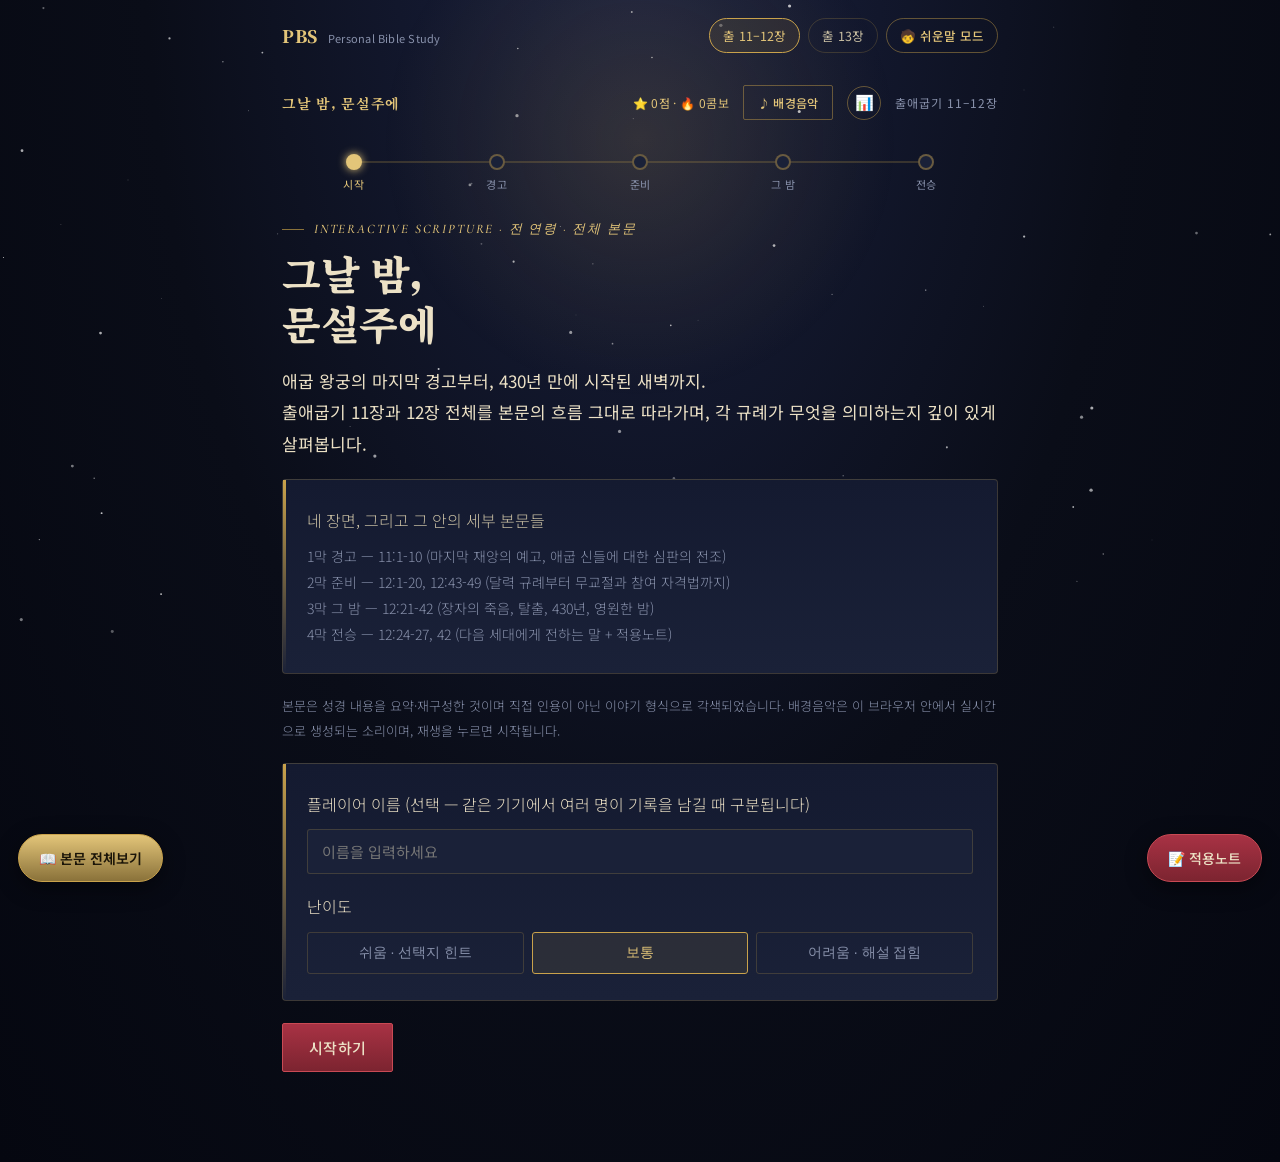
==== commit 242c3e3d: "Commit background music files so they deploy with the site Moves music/ under assets/music/ and incl" ====
--- a/exodus-11-12.html
+++ b/exodus-11-12.html
@@ -1426,12 +1426,13 @@
 }
 
 /* ---------- MUSIC: real playlist only, no synthesized fallback ----------
-   music/출애굽기11-12장/ holds the actual mp3s (kept out of git — see
-   .gitignore). The button opens a small popover listing every track so
-   you can pick exactly what plays, with prev/next/play controls. ---------- */
+   assets/music/출애굽기11-12장/ holds the actual mp3s, committed to git so
+   they deploy along with the rest of the site. The button opens a small
+   popover listing every track so you can pick exactly what plays, with
+   prev/next/play controls. ---------- */
 const BGM_TRACKS_1112 = [
-  'music/출애굽기11-12장/Ashes And Brass.mp3',
-  'music/출애굽기11-12장/Ashes And Brass_1.mp3'
+  'assets/music/출애굽기11-12장/Ashes And Brass.mp3',
+  'assets/music/출애굽기11-12장/Ashes And Brass_1.mp3'
 ];
 
 /* ---------- STAGE 1 ---------- */
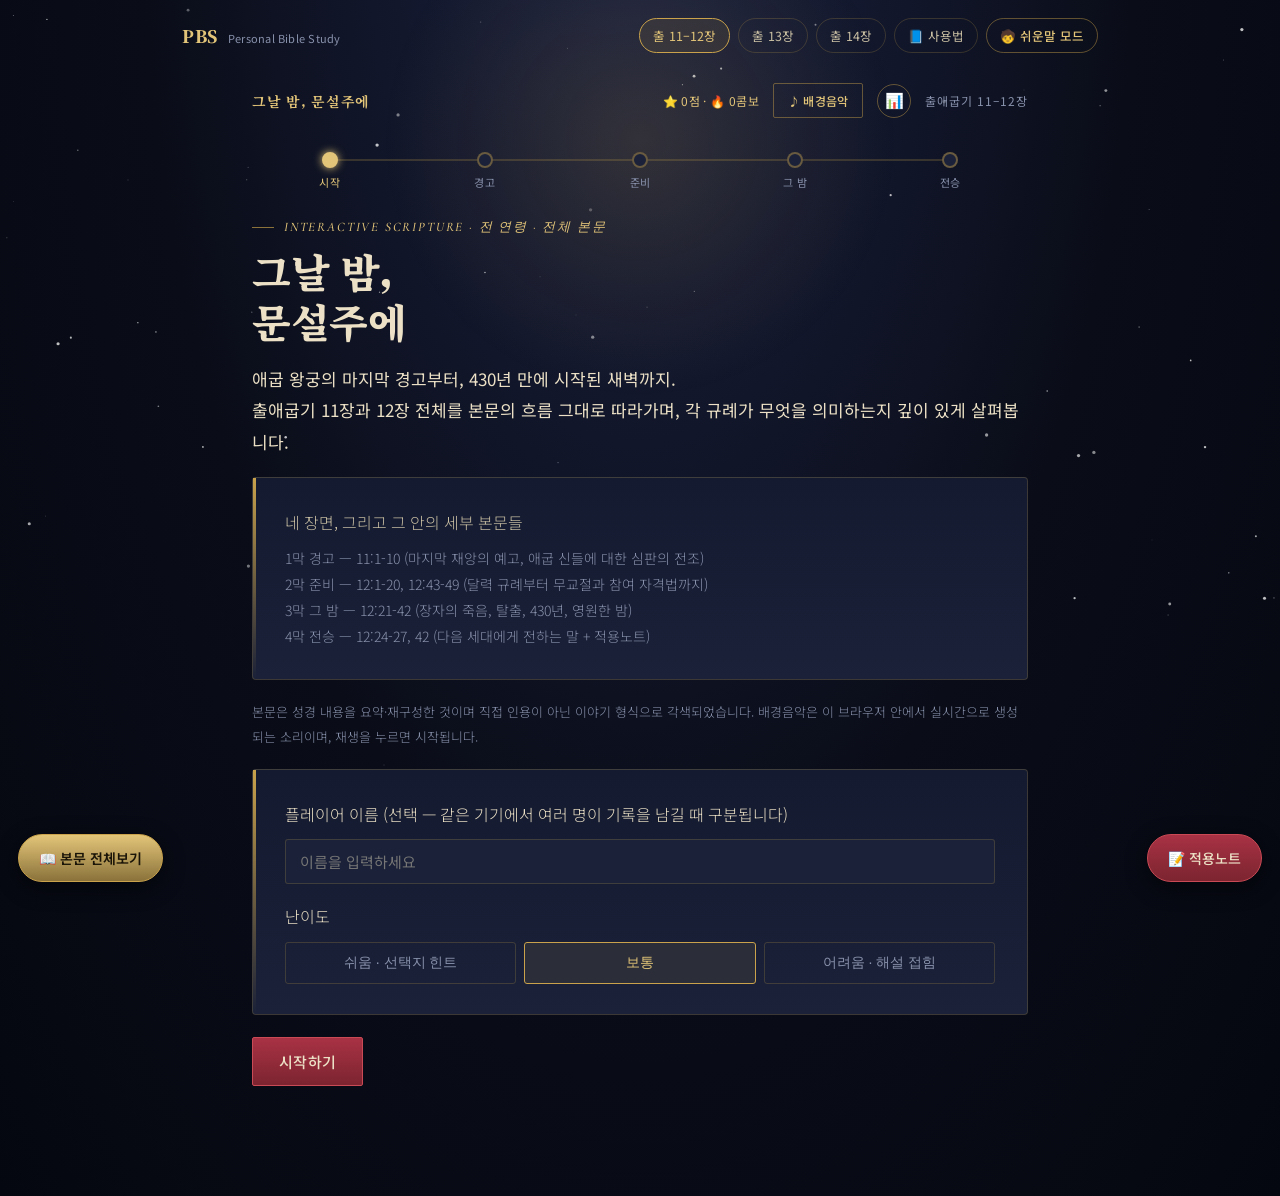
==== commit ad9c312a: "Add Exodus 14 chapter, usage manual, and responsive layout Build the fourth interactive chapter (14:" ====
--- a/exodus-11-12.html
+++ b/exodus-11-12.html
@@ -293,6 +293,30 @@
 
   @media (max-width:600px){
     h1.title{ font-size:30px; } h2.section-title{ font-size:21px; } .wrap{ padding:22px 16px 70px; }
+    .tf-row{ flex-direction:column; }
+    .match-grid{ grid-template-columns:1fr; }
+    .diff-row{ flex-wrap:wrap; }
+    .diff-btn{ flex:1 1 30%; }
+    .map-node{ font-size:9.5px; }
+    .map-node .dot{ width:12px; height:12px; }
+    .top-nav{ gap:8px; }
+    .score-hud{ font-size:11px; }
+  }
+  @media (max-width:380px){
+    h1.title{ font-size:25px; } h2.section-title{ font-size:19px; }
+    .panel{ padding:20px 16px; }
+    .notes-fab, .text-fab{ padding:10px 14px; font-size:12.5px; }
+  }
+  @media (min-width:601px) and (max-width:1024px){
+    .wrap{ max-width:680px; padding:26px 30px 90px; }
+    h1.title{ font-size:36px; } h2.section-title{ font-size:24px; }
+    .notes-drawer, .text-drawer{ width:420px; }
+  }
+  @media (min-width:1025px){
+    .wrap{ max-width:840px; padding:30px 32px 110px; }
+    .notes-drawer, .text-drawer{ width:460px; }
+    .panel{ padding:30px 32px; }
+    .match-grid{ gap:14px; }
   }
   @media (prefers-reduced-motion: reduce){ *{ animation:none !important; transition:none !important; } }
 
--- a/assets/pbs-theme.css
+++ b/assets/pbs-theme.css
@@ -150,8 +150,28 @@
 .pbs-method .pm-step{ font-size:13px; line-height:1.8; color:var(--parchment-dim); }
 .pbs-method .pm-step b{ display:block; color:var(--parchment); font-family:'Noto Serif KR',serif; font-size:14.5px; margin-bottom:4px; }
 
+/* ==========================================================================
+   Responsive breakpoints — mobile (<601px) / tablet (601–1024px) / desktop (1025px+)
+   Mobile-first base styles above already read fine down to ~360px; these
+   tune the landing page (nav, hero, cards) for the other two bands.
+   ========================================================================== */
 @media (max-width:600px){
   .pbs-nav{ padding:14px 16px 0; }
+  .pbs-hero{ padding:44px 18px 16px; }
+}
+@media (max-width:380px){
+  .pbs-hero .pbs-title{ font-size:clamp(36px, 15vw, 52px); }
+  .pbs-nav-link, .pbs-kids-toggle{ font-size:11.5px; padding:6px 10px; }
+  .pbs-card{ padding:22px 18px; }
+}
+@media (min-width:601px) and (max-width:1024px){
+  .pbs-nav, .pbs-cards, .pbs-method{ max-width:840px; }
+  .pbs-hero{ padding:76px 22px 20px; }
+}
+@media (min-width:1025px){
+  .pbs-nav, .pbs-cards, .pbs-method{ max-width:960px; }
+  .pbs-hero{ padding:88px 22px 24px; }
+  .pbs-cards{ grid-template-columns:repeat(auto-fit, minmax(300px, 1fr)); }
 }
 @media (prefers-reduced-motion: reduce){ .pbs-canvas-bg{ display:none; } }
 
--- a/assets/pbs-study.css
+++ b/assets/pbs-study.css
@@ -372,7 +372,39 @@
 
 #fxCanvas{ z-index:150; position:fixed; }
 
+/* ==========================================================================
+   Responsive breakpoints — mobile (<601px) / tablet (601–1024px) / desktop (1025px+)
+   ========================================================================== */
 @media (max-width:600px){
   h1.title{ font-size:30px; } h2.section-title{ font-size:21px; } .wrap{ padding:12px 16px 70px; }
+  .tf-row{ flex-direction:column; }
+  .match-grid{ grid-template-columns:1fr; }
+  .diff-row{ flex-wrap:wrap; }
+  .diff-btn{ flex:1 1 30%; }
+  .progress-map{ margin-bottom:20px; }
+  .map-node{ font-size:9.5px; }
+  .map-node .dot{ width:12px; height:12px; }
+  .study-bar{ gap:8px; margin:4px 0 26px; }
+  .score-hud{ font-size:11px; }
+  .pillar-canvas{ width:180px; height:210px; }
+  .history-modal, .celebration-modal{ padding:20px 18px; }
+}
+@media (max-width:380px){
+  h1.title{ font-size:25px; } h2.section-title{ font-size:19px; }
+  .panel{ padding:20px 16px; }
+  .btn{ padding:12px 18px; font-size:14px; }
+  .notes-fab, .text-fab{ padding:10px 14px; font-size:12.5px; }
+}
+@media (min-width:601px) and (max-width:1024px){
+  .wrap{ max-width:680px; padding:18px 30px 90px; }
+  h1.title{ font-size:36px; } h2.section-title{ font-size:24px; }
+  .notes-drawer, .text-drawer{ width:420px; }
+}
+@media (min-width:1025px){
+  .wrap{ max-width:840px; padding:22px 32px 110px; }
+  .notes-drawer, .text-drawer{ width:460px; }
+  .panel{ padding:30px 32px; }
+  .match-grid{ gap:14px; }
+  .pillar-canvas{ width:240px; height:280px; }
 }
 @media (prefers-reduced-motion: reduce){ *{ animation:none !important; transition:none !important; } }
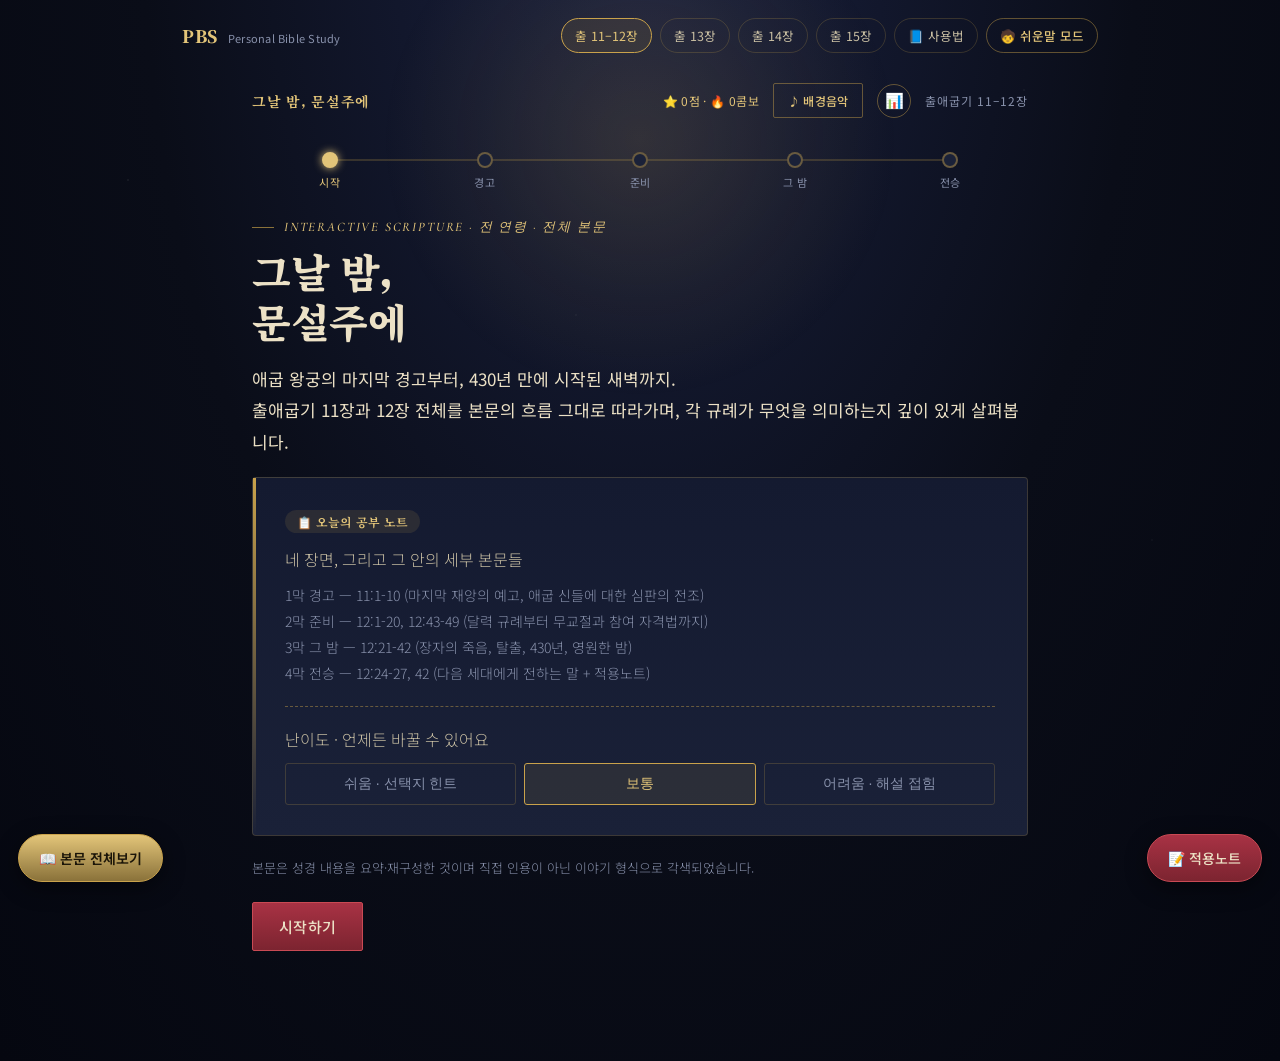
==== commit 773a545d: "Add Exodus 15, per-chapter ambience, and a flip-card bonus game Builds the fifth chapter (15:1-27 — " ====
--- a/exodus-11-12.html
+++ b/exodus-11-12.html
@@ -262,8 +262,13 @@
   .diff-btn{ flex:1; background:transparent; border:1px solid var(--line); color:var(--muted); padding:11px 8px; border-radius:3px; cursor:pointer; font-size:14px; transition:all .2s ease; }
   .diff-btn:hover{ border-color:var(--gold-dim); color:var(--parchment-dim); }
   .diff-btn.active{ border-color:var(--gold); color:var(--gold-soft); background:rgba(201,162,75,0.1); }
-  .name-input{ width:100%; background:var(--panel2); border:1px solid var(--line); border-radius:3px; color:var(--parchment); padding:11px 14px; font-size:15px; font-family:'Noto Sans KR',sans-serif; margin-bottom:18px; }
-  .name-input:focus-visible{ outline:2px solid var(--gold-soft); outline-offset:2px; }
+
+  .study-card{ padding-top:22px; }
+  .study-card-tag{
+    display:inline-block; font-family:'Noto Serif KR',serif; font-weight:700; font-size:12px;
+    color:var(--gold-soft); background:rgba(201,162,75,0.12); border-radius:12px; padding:3px 12px; margin-bottom:12px;
+  }
+  .study-card-diff{ margin-top:20px; padding-top:18px; border-top:1px dashed var(--line-strong); }
 
   .celebration-modal{ position:relative; overflow:hidden; text-align:center; }
   .confetti-layer{ position:absolute; inset:0; overflow:hidden; pointer-events:none; }
@@ -353,7 +358,7 @@
   .next-chapter-card:hover .nc-arrow{ transform:translateX(6px); }
 </style>
 </head>
-<body>
+<body class="theme-night">
 <canvas id="starfield" class="pbs-canvas-bg"></canvas>
 <canvas id="fxCanvas" class="pbs-canvas-bg" style="position:fixed;"></canvas>
 <div id="lamp-glow"></div>
@@ -631,7 +636,8 @@
     <h1 class="title">그날 밤,<br>문설주에</h1>
     <p class="lede">애굽 왕궁의 마지막 경고부터, 430년 만에 시작된 새벽까지.<br>
     출애굽기 11장과 12장 전체를 본문의 흐름 그대로 따라가며, 각 규례가 무엇을 의미하는지 깊이 있게 살펴봅니다.</p>
-    <div class="panel">
+    <div class="panel study-card">
+      <div class="study-card-tag">📋 오늘의 공부 노트</div>
       <p style="margin:0;">네 장면, 그리고 그 안의 세부 본문들</p>
       <p style="margin:8px 0 0; color:var(--muted); font-size:14px;">
         1막 경고 — 11:1-10 (마지막 재앙의 예고, 애굽 신들에 대한 심판의 전조)<br>
@@ -639,24 +645,21 @@
         3막 그 밤 — 12:21-42 (장자의 죽음, 탈출, 430년, 영원한 밤)<br>
         4막 전승 — 12:24-27, 42 (다음 세대에게 전하는 말 + 적용노트)
       </p>
+      <div class="study-card-diff">
+        <p class="hint" style="margin:0 0 8px;">난이도 · 언제든 바꿀 수 있어요</p>
+        <div class="diff-row" id="diffRow">
+          <button class="diff-btn" data-d="easy" onclick="setDifficulty('easy')">쉬움 <span class="hint" style="margin:0;">· 선택지 힌트</span></button>
+          <button class="diff-btn active" data-d="normal" onclick="setDifficulty('normal')">보통</button>
+          <button class="diff-btn" data-d="hard" onclick="setDifficulty('hard')">어려움 <span class="hint" style="margin:0;">· 해설 접힘</span></button>
+        </div>
+      </div>
     </div>
     <p style="font-size:13px; color:var(--muted);">
       본문은 성경 내용을 요약·재구성한 것이며 직접 인용이 아닌 이야기 형식으로 각색되었습니다.
-      배경음악은 이 브라우저 안에서 실시간으로 생성되는 소리이며, 재생을 누르면 시작됩니다.
     </p>
     <div class="kids-explain"><span class="ke-tag">🧒 쉬운 설명</span><br>
       상단의 "🧒 쉬운말 모드"를 켜두면, 어려운 문장 아래에 이렇게 초등학생도 이해할 수 있는 쉬운 풀이가 함께 나와요.
       또 점선 밑줄이 있는 낱말( <span class="gloss" data-term="유월절">유월절</span> 처럼)을 누르면 무슨 뜻인지 바로 알려줘요.
-    </div>
-    <div class="panel">
-      <p style="margin:0 0 10px; color:var(--parchment);">플레이어 이름 (선택 — 같은 기기에서 여러 명이 기록을 남길 때 구분됩니다)</p>
-      <input type="text" id="playerNameInput" class="name-input" placeholder="이름을 입력하세요" maxlength="20">
-      <p style="margin:0 0 10px; color:var(--parchment);">난이도</p>
-      <div class="diff-row" id="diffRow">
-        <button class="diff-btn" data-d="easy" onclick="setDifficulty('easy')">쉬움 <span class="hint" style="margin:0;">· 선택지 힌트</span></button>
-        <button class="diff-btn active" data-d="normal" onclick="setDifficulty('normal')">보통</button>
-        <button class="diff-btn" data-d="hard" onclick="setDifficulty('hard')">어려움 <span class="hint" style="margin:0;">· 해설 접힘</span></button>
-      </div>
     </div>
     <div class="panel continue-banner" id="continueBanner" style="display:none;">
       <p style="margin:0; color:var(--parchment);" id="continueText"></p>
@@ -1109,10 +1112,6 @@
   if(window.PBS_Debug){ PBS_Debug.log('difficulty → '+d); PBS_Debug.update(debugSnapshot()); }
 }
 let playerName = 'Player';
-function setPlayerName(name){
-  playerName = (name && name.trim()) ? name.trim() : 'Player';
-  try{ localStorage.setItem('exodusGame_playerName', playerName); }catch(e){}
-}
 
 /* ---------- PROGRESS AUTOSAVE & LEARNING HISTORY ----------
    Falls back to an in-memory object when localStorage is unavailable
@@ -2024,12 +2023,6 @@
     const savedName = localStorage.getItem('exodusGame_playerName');
     if(savedName) playerName = savedName;
   }catch(e){}
-  const nameInput = document.getElementById('playerNameInput');
-  if(nameInput){
-    nameInput.value = playerName === 'Player' ? '' : playerName;
-    nameInput.addEventListener('input', ()=>setPlayerName(nameInput.value));
-  }
-
   try{
     const savedDiff = localStorage.getItem('exodusGame_difficulty_v1');
     if(savedDiff) difficulty = savedDiff;
@@ -2040,7 +2033,7 @@
   checkForSavedProgress();
 
   if(window.PBS_renderNav) PBS_renderNav('11-12');
-  if(window.PBS_startStarfield) PBS_startStarfield(document.getElementById('starfield'), { density: 70 });
+  if(window.PBS_startEmberField) PBS_startEmberField(document.getElementById('starfield'), {});
   if(window.PBS_attachBgmPlayer) PBS_attachBgmPlayer(document.getElementById('musicBtn'), BGM_TRACKS_1112);
   if(window.PBS_Debug){ PBS_Debug.init(); PBS_Debug.log('init(exodus-11-12)'); PBS_Debug.update(debugSnapshot()); }
 })();
--- a/assets/pbs-theme.css
+++ b/assets/pbs-theme.css
@@ -10,6 +10,32 @@
   --sky:#3d6b8a; --sky-soft:#7fb3cf;
   --parchment:#ece1c6; --parchment-dim:#c9bfa3; --muted:#8891ab;
   --line: rgba(201,162,75,0.22); --line-strong: rgba(201,162,75,0.45);
+
+  /* ambience (background gradient + lamp glow) — overridden per chapter theme below */
+  --bg-top:#1a2140; --bg-mid:var(--night); --bg-bottom:#050710;
+  --lamp-color: rgba(201,162,75,0.16); --lamp-color2: rgba(201,162,75,0.05);
+}
+
+/* ---------- per-chapter ambience themes ----------
+   Each chapter opts in via PBSStudy.init({theme:'night'|'gold'|'sea'|'victory'}),
+   which adds body.theme-* — only the background/lamp glow (and starfield tint,
+   set in JS) change; --gold/--blood stay put so quiz-correct/wrong colors and
+   buttons stay consistent everywhere. */
+body.theme-night{
+  --bg-top:#241019; --bg-mid:#170a10; --bg-bottom:#050305;
+  --lamp-color: rgba(169,50,68,0.20); --lamp-color2: rgba(169,50,68,0.05);
+}
+body.theme-gold{
+  --bg-top:#332510; --bg-mid:#20170a; --bg-bottom:#0d0904;
+  --lamp-color: rgba(230,180,90,0.22); --lamp-color2: rgba(230,180,90,0.06);
+}
+body.theme-sea{
+  --bg-top:#0f2a38; --bg-mid:#0a1a26; --bg-bottom:#040c12;
+  --lamp-color: rgba(90,170,205,0.22); --lamp-color2: rgba(90,170,205,0.05);
+}
+body.theme-victory{
+  --bg-top:#3a2712; --bg-mid:#271a0c; --bg-bottom:#100b04;
+  --lamp-color: rgba(230,170,110,0.26); --lamp-color2: rgba(230,170,110,0.07);
 }
 
 /* ---------- fixed canvas backdrop (starfield / effects) ---------- */
--- a/assets/pbs-study.css
+++ b/assets/pbs-study.css
@@ -8,7 +8,7 @@
 *{box-sizing:border-box;}
 html,body{margin:0;padding:0;}
 body{
-  background:radial-gradient(ellipse at 50% -10%, #1a2140 0%, var(--night) 55%, #050710 100%);
+  background:radial-gradient(ellipse at 50% -10%, var(--bg-top) 0%, var(--bg-mid) 55%, var(--bg-bottom) 100%);
   color:var(--parchment); font-family:'Noto Sans KR', sans-serif;
   min-height:100vh; overflow-x:hidden; position:relative;
 }
@@ -26,7 +26,7 @@
 #lamp-glow{
   position:fixed; top:-120px; left:50%; transform:translateX(-50%);
   width:520px; height:520px; border-radius:50%;
-  background:radial-gradient(circle, rgba(201,162,75,0.16) 0%, rgba(201,162,75,0.05) 45%, transparent 70%);
+  background:radial-gradient(circle, var(--lamp-color) 0%, var(--lamp-color2) 45%, transparent 70%);
   pointer-events:none; z-index:0; animation: flicker 5s ease-in-out infinite;
 }
 @keyframes flicker{
@@ -263,8 +263,29 @@
 .diff-btn{ flex:1; background:transparent; border:1px solid var(--line); color:var(--muted); padding:11px 8px; border-radius:3px; cursor:pointer; font-size:14px; transition:all .2s ease; }
 .diff-btn:hover{ border-color:var(--gold-dim); color:var(--parchment-dim); }
 .diff-btn.active{ border-color:var(--gold); color:var(--gold-soft); background:rgba(201,162,75,0.1); }
-.name-input{ width:100%; background:var(--panel2); border:1px solid var(--line); border-radius:3px; color:var(--parchment); padding:11px 14px; font-size:15px; font-family:'Noto Sans KR',sans-serif; margin-bottom:18px; }
-.name-input:focus-visible{ outline:2px solid var(--gold-soft); outline-offset:2px; }
+
+.study-card{ padding-top:22px; }
+.study-card-tag{
+  display:inline-block; font-family:'Noto Serif KR',serif; font-weight:700; font-size:12px;
+  color:var(--gold-soft); background:rgba(201,162,75,0.12); border-radius:12px; padding:3px 12px; margin-bottom:12px;
+}
+.study-card-diff{ margin-top:20px; padding-top:18px; border-top:1px dashed var(--line-strong); }
+
+.flip-grid{ display:grid; grid-template-columns:repeat(auto-fill, minmax(84px,1fr)); gap:10px; margin:6px 0; }
+.flip-card{
+  aspect-ratio:3/4; border-radius:6px; cursor:pointer; position:relative;
+  background:var(--panel2); border:1px solid var(--line);
+  display:flex; align-items:center; justify-content:center;
+  font-size:26px; color:var(--parchment-dim); transition:all .2s ease;
+}
+.flip-card:hover{ border-color:var(--gold-dim); }
+.flip-card.up{ background:rgba(201,162,75,0.1); border-color:var(--gold); color:var(--gold-soft); flex-direction:column; gap:4px; }
+.flip-card.up svg{ width:28px; height:28px; }
+.flip-card.up img{ width:100%; height:60%; object-fit:cover; border-radius:4px; }
+.flip-card.up .fc-label{ font-size:10.5px; color:var(--gold-soft); text-align:center; padding:0 4px; }
+.flip-card.matched{ border-color:var(--gold); background:rgba(201,162,75,0.06); opacity:0.55; cursor:default; }
+.flip-card.wrong{ border-color:var(--blood-bright); animation:pbsShake .4s ease; }
+.flip-card[disabled]{ pointer-events:none; }
 
 .celebration-modal{ position:relative; overflow:hidden; text-align:center; }
 .badge-chip{ display:inline-block; background:rgba(201,162,75,0.12); border:1px solid var(--gold-dim); border-radius:20px; padding:6px 14px; margin:4px; font-size:13px; color:var(--gold-soft); }
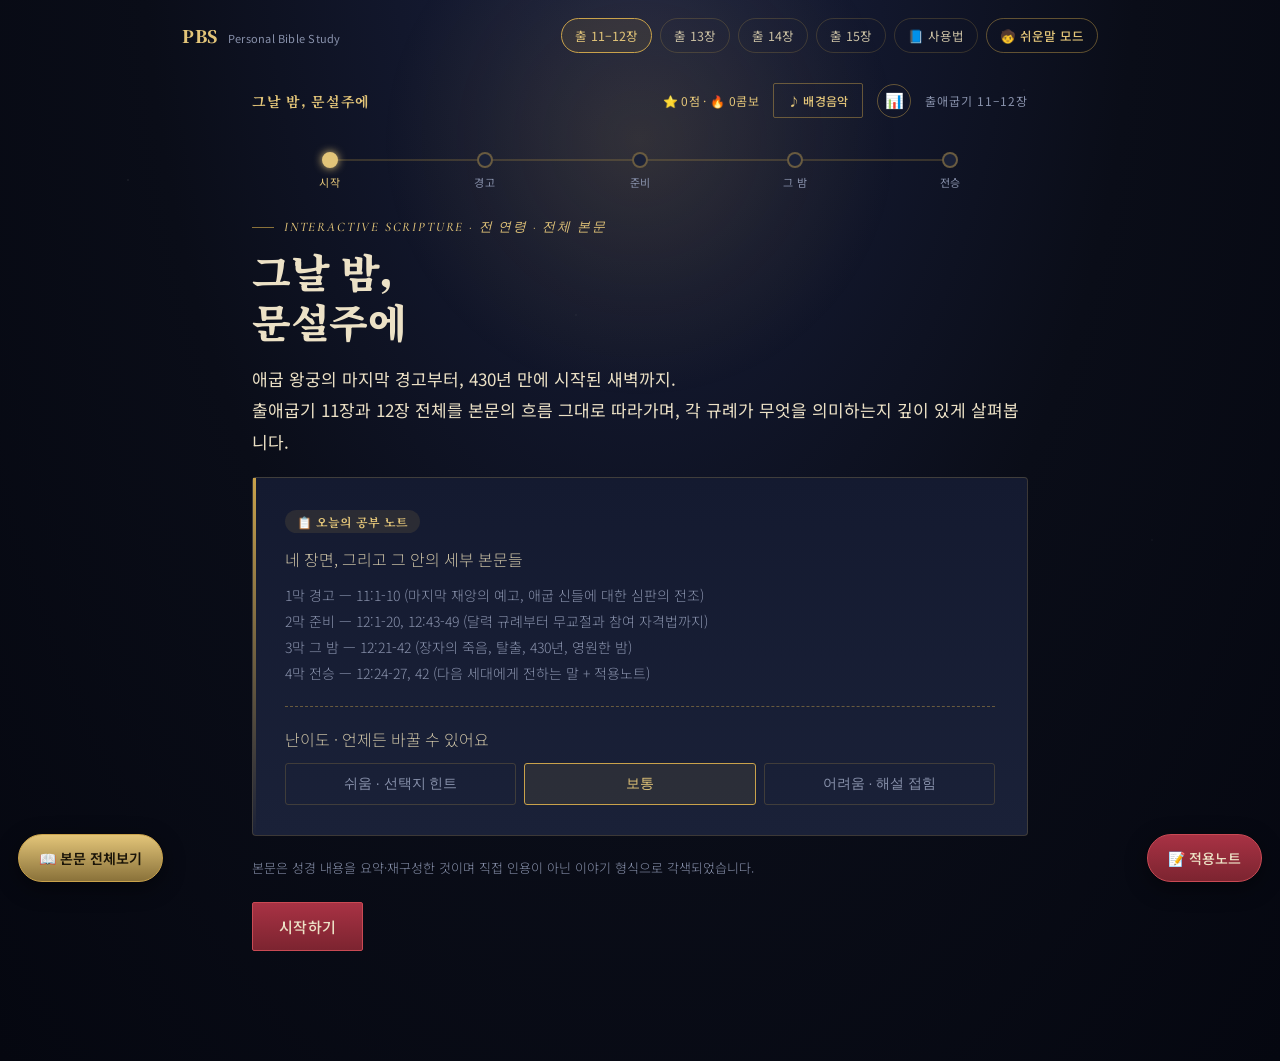
==== commit 5eeacc87: "사용 매뉴얼의 이름 입력 안내 삭제, 학습 기록에서 "Player" 표기 제거, 순서 맞추기 퀴즈에 되돌리기/재배치 기능 추가 - 매뉴얼(manual.html)에 남아있던 "이름을" ====
--- a/exodus-11-12.html
+++ b/exodus-11-12.html
@@ -599,7 +599,6 @@
       <div class="chap-tabs">
         <button class="chap-tab active" id="htab-log" onclick="switchHistTab('log')">기록</button>
         <button class="chap-tab" id="htab-badges" onclick="switchHistTab('badges')">배지</button>
-        <button class="chap-tab" id="htab-board" onclick="switchHistTab('board')">리더보드</button>
         <button class="chap-tab" id="htab-review" onclick="switchHistTab('review')">복습</button>
       </div>
       <div class="chap-pane active" id="histpane-log">
@@ -607,7 +606,6 @@
         <div id="historyList"></div>
       </div>
       <div class="chap-pane" id="histpane-badges"><div id="badgeGallery"></div></div>
-      <div class="chap-pane" id="histpane-board"><div id="leaderboardList"></div></div>
       <div class="chap-pane" id="histpane-review">
         <p class="hint" style="margin:0 0 12px;">지난 한 세션에서 처음에 틀렸던 문제만 모아둔 목록입니다.</p>
         <div id="reviewList"></div>
@@ -1356,8 +1354,7 @@
 /* ---------- HISTORY MODAL: tabs, badges gallery, leaderboard, rank ---------- */
 function computeRankTitle(){
   const hist = loadJSON(HISTORY_KEY, 'history') || [];
-  const mine = hist.filter(h=>(h.player||'Player') === playerName);
-  const n = mine.length;
+  const n = hist.length;
   if(n === 0) return '아직 여정을 시작하지 않았습니다';
   if(n < 2) return '초보 순례자';
   if(n < 4) return '유월절의 증인';
@@ -1376,7 +1373,7 @@
       ? h.badges.map(id=>{ const def=BADGE_DEFS.find(b=>b.id===id); return `🏅 ${def?def.name:id}`; }).join(' · ')
       : '';
     return `<div class="history-item">
-      <div class="history-date">${formatDate(h.completedAt)} — ${h.player||'Player'}</div>
+      <div class="history-date">${formatDate(h.completedAt)}</div>
       <div class="history-stats">⭐ ${h.score||0}점 · 정답 ${h.correct}/${h.total} (${pct}%) · 소요 ${formatDuration(h.durationSec)}</div>
       ${badgeLine ? `<div class="hint" style="margin-top:4px;">${badgeLine}</div>` : ''}
     </div>`;
@@ -1397,39 +1394,13 @@
     </div>`;
   }).join('');
 }
-function renderLeaderboard(){
-  const hist = loadJSON(HISTORY_KEY, 'history') || [];
-  const box = document.getElementById('leaderboardList');
-  if(!box) return;
-  if(hist.length === 0){
-    box.innerHTML = `<p class="hint" style="margin:0;">아직 기록이 없습니다.</p>`;
-    return;
-  }
-  const byPlayer = {};
-  hist.forEach(h=>{
-    const name = h.player || 'Player';
-    if(!byPlayer[name]) byPlayer[name] = { sessions:0, totalScore:0, totalCorrect:0, totalQ:0 };
-    const p = byPlayer[name];
-    p.sessions++; p.totalScore += (h.score||0); p.totalCorrect += h.correct; p.totalQ += h.total;
-  });
-  const rows = Object.entries(byPlayer).map(([name,p])=>({
-    name, ...p, avgAcc: p.totalQ ? Math.round(p.totalCorrect/p.totalQ*100) : 0
-  })).sort((a,b)=>b.totalScore-a.totalScore);
-  box.innerHTML = rows.map((r,i)=>`
-    <div class="history-item">
-      <div class="history-date">${i+1}위 · ${r.name}</div>
-      <div class="history-stats">누적 점수 ${r.totalScore}점 · 완주 ${r.sessions}회 · 평균 정답률 ${r.avgAcc}%</div>
-    </div>
-  `).join('');
-}
 function switchHistTab(name){
-  ['log','badges','board','review'].forEach(k=>{
+  ['log','badges','review'].forEach(k=>{
     document.getElementById('htab-'+k).classList.toggle('active', k===name);
     document.getElementById('histpane-'+k).classList.toggle('active', k===name);
   });
   if(name==='log') renderHistory();
   if(name==='badges') renderBadgeGallery();
-  if(name==='board') renderLeaderboard();
   if(name==='review') renderReview();
 }
 function toggleHistory(){
--- a/assets/pbs-study.css
+++ b/assets/pbs-study.css
@@ -356,6 +356,16 @@
 .order-list li.order-correct{ border-color:var(--gold); background:rgba(201,162,75,0.12); }
 .order-list li.order-wrong{ border-color:var(--blood-bright); background:rgba(124,36,48,0.12); }
 .order-list li .order-correct-note{ margin-left:auto; font-size:12px; color:var(--muted); }
+.order-list li .order-item-text{ flex:1; }
+.order-list li .order-item-controls{ display:flex; gap:4px; flex:0 0 auto; }
+.order-move, .order-remove{
+  background:transparent; border:1px solid var(--line-strong); color:var(--muted);
+  border-radius:3px; width:26px; height:26px; cursor:pointer; font-size:11px; line-height:1;
+  display:flex; align-items:center; justify-content:center; transition:all .15s ease;
+}
+.order-move:hover, .order-remove:hover{ border-color:var(--gold-dim); color:var(--parchment); }
+.order-move[disabled]{ opacity:0.25; cursor:default; }
+.order-remove:hover{ border-color:var(--blood-bright); color:#e3a8ae; }
 
 /* ---------- takeaway / recap ---------- */
 .takeaway-box{ margin:22px 0; padding:20px 22px; border:1px solid var(--gold); border-radius:6px; background:linear-gradient(135deg, rgba(201,162,75,0.12), rgba(201,162,75,0.02)); }
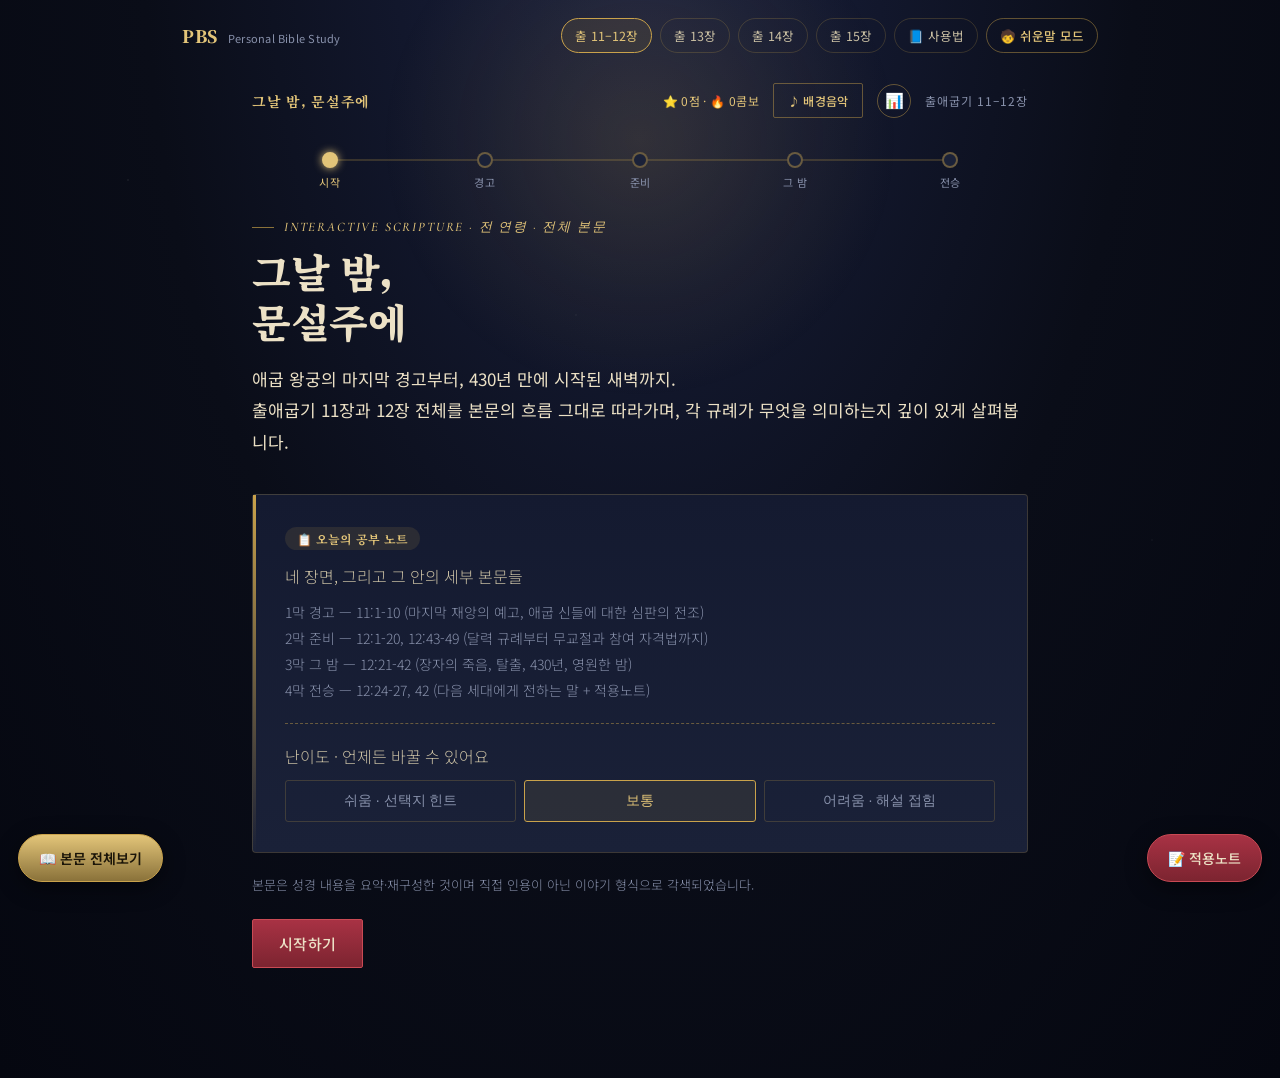
==== commit 43ee6309: "점수/배지에 의미 부여 — 장별 최고 기록, 배지 트로피 진열장, 연속 학습 스트릭 추가 지금까지 점수·콤보·배지는 완주할 때마다 초기화되고 학습 기록 모달 안에만 남아서 장식처럼" ====
--- a/exodus-11-12.html
+++ b/exodus-11-12.html
@@ -620,8 +620,10 @@
     <div class="history-modal celebration-modal" onclick="event.stopPropagation()">
       <div class="confetti-layer" id="confettiLayer"></div>
       <h2 style="font-family:'Noto Serif KR',serif; color:var(--gold-soft); margin:6px 0 10px; font-size:22px;">🎉 여정을 마쳤습니다</h2>
-      <p id="celebrationStats" style="margin:0 0 16px; color:var(--parchment);"></p>
+      <p id="celebrationStats" style="margin:0 0 10px; color:var(--parchment);"></p>
+      <p id="celebrationRecord" style="margin:0 0 16px; color:var(--gold-soft); font-family:'Noto Serif KR',serif; display:none;"></p>
       <div id="celebrationBadges"></div>
+      <div id="celebrationStreak" style="margin-top:10px; color:var(--sky-soft); font-size:13px;"></div>
       <div class="btn-row" style="justify-content:center;">
         <button class="btn btn-primary" onclick="closeCelebration()">확인</button>
       </div>
@@ -634,6 +636,7 @@
     <h1 class="title">그날 밤,<br>문설주에</h1>
     <p class="lede">애굽 왕궁의 마지막 경고부터, 430년 만에 시작된 새벽까지.<br>
     출애굽기 11장과 12장 전체를 본문의 흐름 그대로 따라가며, 각 규례가 무엇을 의미하는지 깊이 있게 살펴봅니다.</p>
+    <div class="record-strip" id="recordStrip"></div>
     <div class="panel study-card">
       <div class="study-card-tag">📋 오늘의 공부 노트</div>
       <p style="margin:0;">네 장면, 그리고 그 안의 세부 본문들</p>
@@ -898,6 +901,7 @@
 <script src="assets/pbs-glossary.js"></script>
 <script src="assets/pbs-effects.js"></script>
 <script src="assets/pbs-debug.js"></script>
+<script src="assets/pbs-progress.js"></script>
 <script>
 let currentStage = 0;
 /* Debug-mode snapshot — read-only view of this page's existing state
@@ -996,6 +1000,7 @@
   }
   updateScoreHud();
   if(typeof autosave === 'function') autosave();
+  if(window.PBS_recordActivity) PBS_recordActivity();
   if(window.PBS_Debug){ PBS_Debug.log(`registerAnswer(${isCorrect}) → score=${score}, combo=${combo}`); PBS_Debug.update(debugSnapshot()); }
 }
 
@@ -1264,8 +1269,9 @@
   earnedBadgeIds.forEach(id=>{ if(!unlocked.includes(id)) unlocked.push(id); });
   saveJSON(BADGES_KEY, unlocked, 'badges');
 
+  const bestResult = window.PBS_setBestIfHigher ? PBS_setBestIfHigher('exodusGame', entry) : null;
   buildReviewList();
-  showCelebration(entry, earnedBadgeIds);
+  showCelebration(entry, earnedBadgeIds, bestResult);
 }
 
 /* ---------- REVIEW: items missed on first try, last session ---------- */
@@ -1324,9 +1330,29 @@
     layer.appendChild(p);
   }
 }
-function showCelebration(entry, earnedBadgeIds){
+function showCelebration(entry, earnedBadgeIds, bestResult){
   const stats = document.getElementById('celebrationStats');
   if(stats) stats.textContent = `점수 ${entry.score}점 · 정답 ${entry.correct}/${entry.total} · 소요 ${formatDuration(entry.durationSec)} · 최고 콤보 ${entry.bestCombo}`;
+  const recordLine = document.getElementById('celebrationRecord');
+  if(recordLine){
+    if(bestResult && bestResult.isNewBest && bestResult.prev){
+      recordLine.textContent = `🏆 신기록! 이전 최고 ${bestResult.prev.score}점을 넘었습니다.`;
+      recordLine.style.display = 'block';
+    } else if(bestResult && bestResult.isNewBest && !bestResult.prev){
+      recordLine.textContent = `🏆 이 장의 첫 기록을 남겼습니다!`;
+      recordLine.style.display = 'block';
+    } else if(bestResult && bestResult.best){
+      recordLine.textContent = `이 장의 최고 기록은 ${bestResult.best.score}점입니다. (다음엔 넘어볼까요?)`;
+      recordLine.style.display = 'block';
+    } else {
+      recordLine.style.display = 'none';
+    }
+  }
+  const streakEl = document.getElementById('celebrationStreak');
+  if(streakEl){
+    const streak = window.PBS_getStreak ? PBS_getStreak() : null;
+    streakEl.textContent = (streak && streak.count > 1) ? `🔥 ${streak.count}일 연속 학습 중이에요!` : '';
+  }
   const bBox = document.getElementById('celebrationBadges');
   if(bBox){
     if(earnedBadgeIds.length){
@@ -2003,6 +2029,16 @@
   updateScoreHud();
   checkForSavedProgress();
 
+  const recordStrip = document.getElementById('recordStrip');
+  if(recordStrip){
+    const best = window.PBS_getBest ? PBS_getBest('exodusGame') : null;
+    const streak = window.PBS_getStreak ? PBS_getStreak() : null;
+    let html = '';
+    if(best) html += `<span class="record-chip">🏆 최고 기록 ${best.score}점</span>`;
+    if(streak && streak.active && streak.count>1) html += `<span class="record-chip streak">🔥 ${streak.count}일 연속</span>`;
+    recordStrip.innerHTML = html;
+  }
+
   if(window.PBS_renderNav) PBS_renderNav('11-12');
   if(window.PBS_startEmberField) PBS_startEmberField(document.getElementById('starfield'), {});
   if(window.PBS_attachBgmPlayer) PBS_attachBgmPlayer(document.getElementById('musicBtn'), BGM_TRACKS_1112);
--- a/assets/pbs-study.css
+++ b/assets/pbs-study.css
@@ -270,6 +270,20 @@
   color:var(--gold-soft); background:rgba(201,162,75,0.12); border-radius:12px; padding:3px 12px; margin-bottom:12px;
 }
 .study-card-diff{ margin-top:20px; padding-top:18px; border-top:1px dashed var(--line-strong); }
+
+.record-strip{ display:flex; flex-wrap:wrap; gap:8px; margin:14px 0 0; }
+.record-chip{
+  font-size:12.5px; font-weight:500; padding:6px 13px; border-radius:20px;
+  border:1px solid var(--gold-dim); color:var(--gold-soft); background:rgba(201,162,75,0.1);
+}
+.record-chip.streak{ border-color:rgba(202,110,60,0.5); color:#e3a878; background:rgba(202,110,60,0.1); }
+
+.trophy-row{ display:flex; gap:6px; flex-wrap:wrap; margin-top:10px; }
+.trophy-badge{
+  width:26px; height:26px; border-radius:50%; display:flex; align-items:center; justify-content:center;
+  font-size:14px; border:1px solid var(--gold-dim); background:rgba(201,162,75,0.12);
+}
+.trophy-badge.locked{ border-color:var(--line); background:rgba(255,255,255,0.02); color:var(--muted); opacity:0.55; filter:grayscale(1); }
 
 .flip-grid{ display:grid; grid-template-columns:repeat(auto-fill, minmax(84px,1fr)); gap:10px; margin:6px 0; }
 .flip-card{
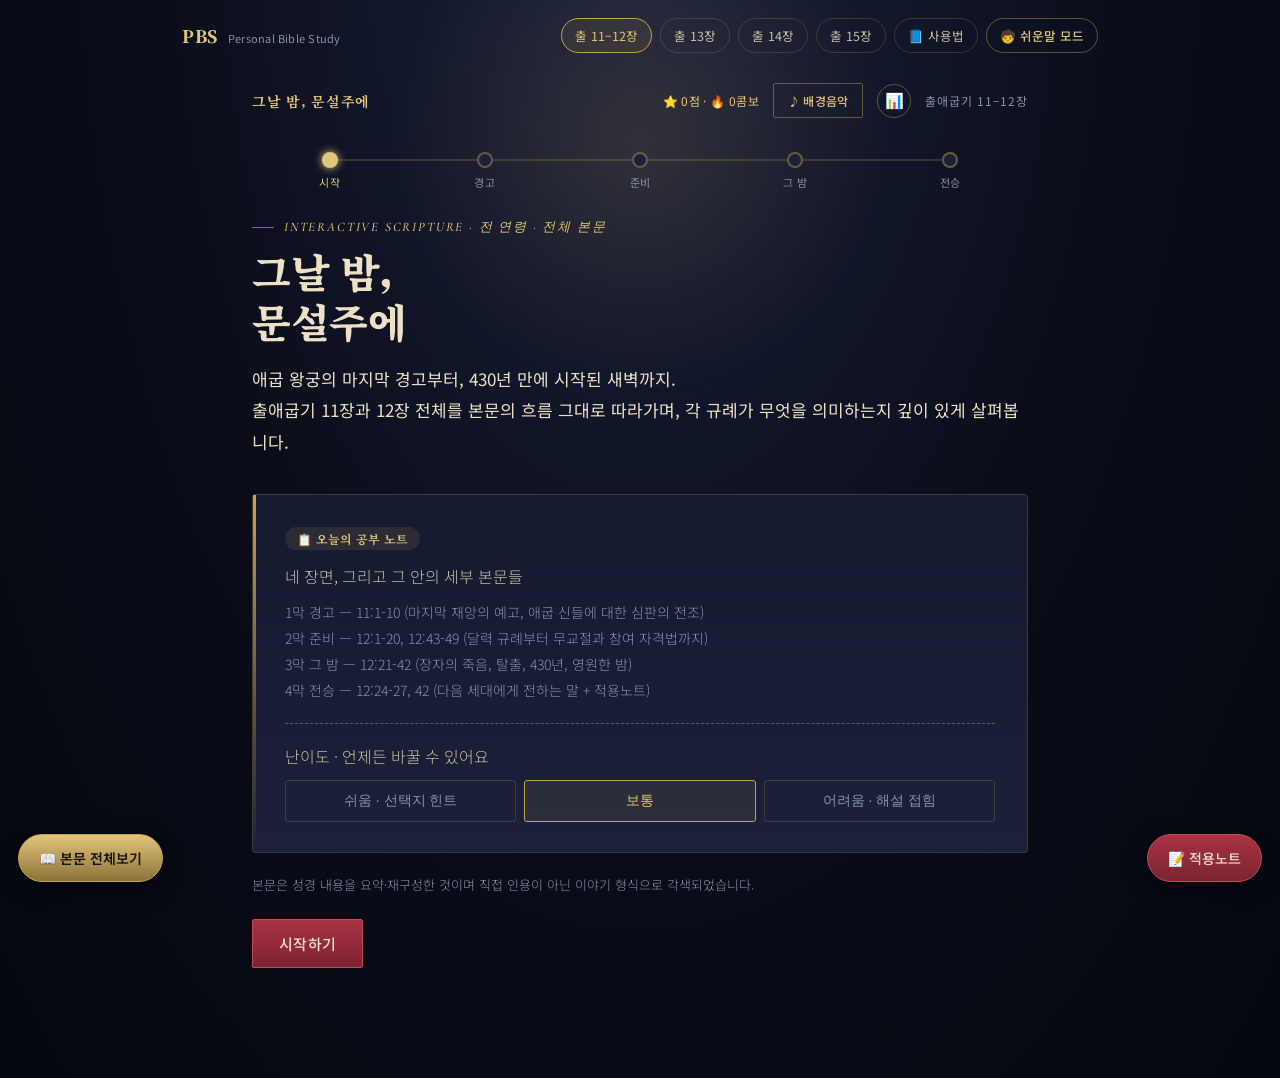
==== commit 8f3aa5d2: "모바일에서 학습 기록/완주 팝업이 상단 내비게이션(사용법, 쉬운말 모드)을 가리던 문제 수정 최고 기록·스트릭 표시를 추가하면서 완주 축하 팝업 내용이 길어졌는데, 기존에는 이 팝" ====
--- a/exodus-11-12.html
+++ b/exodus-11-12.html
@@ -221,12 +221,13 @@
 
   .history-overlay{
     position:fixed; inset:0; background:rgba(5,7,16,0.68); z-index:90;
-    display:flex; align-items:center; justify-content:center; padding:20px;
+    display:flex; align-items:flex-start; justify-content:center;
+    padding:20px; padding-top:calc(var(--nav-h, 70px) + 16px); overflow-y:auto;
     opacity:0; pointer-events:none; transition:opacity .25s ease;
   }
   .history-overlay.show{ opacity:1; pointer-events:auto; }
   .history-modal{
-    width:480px; max-width:100%; max-height:80vh; overflow-y:auto;
+    width:480px; max-width:100%; max-height:75vh; overflow-y:auto;
     background:linear-gradient(180deg, var(--panel), var(--night2));
     border:1px solid var(--line-strong); border-radius:6px; padding:26px 24px;
   }
@@ -2040,6 +2041,12 @@
   }
 
   if(window.PBS_renderNav) PBS_renderNav('11-12');
+  function updateNavHeightVar(){
+    const nav = document.querySelector('.pbs-nav');
+    if(nav) document.documentElement.style.setProperty('--nav-h', nav.offsetHeight + 'px');
+  }
+  updateNavHeightVar();
+  window.addEventListener('resize', updateNavHeightVar);
   if(window.PBS_startEmberField) PBS_startEmberField(document.getElementById('starfield'), {});
   if(window.PBS_attachBgmPlayer) PBS_attachBgmPlayer(document.getElementById('musicBtn'), BGM_TRACKS_1112);
   if(window.PBS_Debug){ PBS_Debug.init(); PBS_Debug.log('init(exodus-11-12)'); PBS_Debug.update(debugSnapshot()); }
--- a/assets/pbs-study.css
+++ b/assets/pbs-study.css
@@ -224,12 +224,13 @@
 
 .history-overlay{
   position:fixed; inset:0; background:rgba(5,7,16,0.68); z-index:90;
-  display:flex; align-items:center; justify-content:center; padding:20px;
+  display:flex; align-items:flex-start; justify-content:center;
+  padding:20px; padding-top:calc(var(--nav-h, 70px) + 16px); overflow-y:auto;
   opacity:0; pointer-events:none; transition:opacity .25s ease;
 }
 .history-overlay.show{ opacity:1; pointer-events:auto; }
 .history-modal{
-  width:480px; max-width:100%; max-height:80vh; overflow-y:auto;
+  width:480px; max-width:100%; max-height:75vh; overflow-y:auto;
   background:linear-gradient(180deg, var(--panel), var(--night2));
   border:1px solid var(--line-strong); border-radius:6px; padding:26px 24px;
 }
